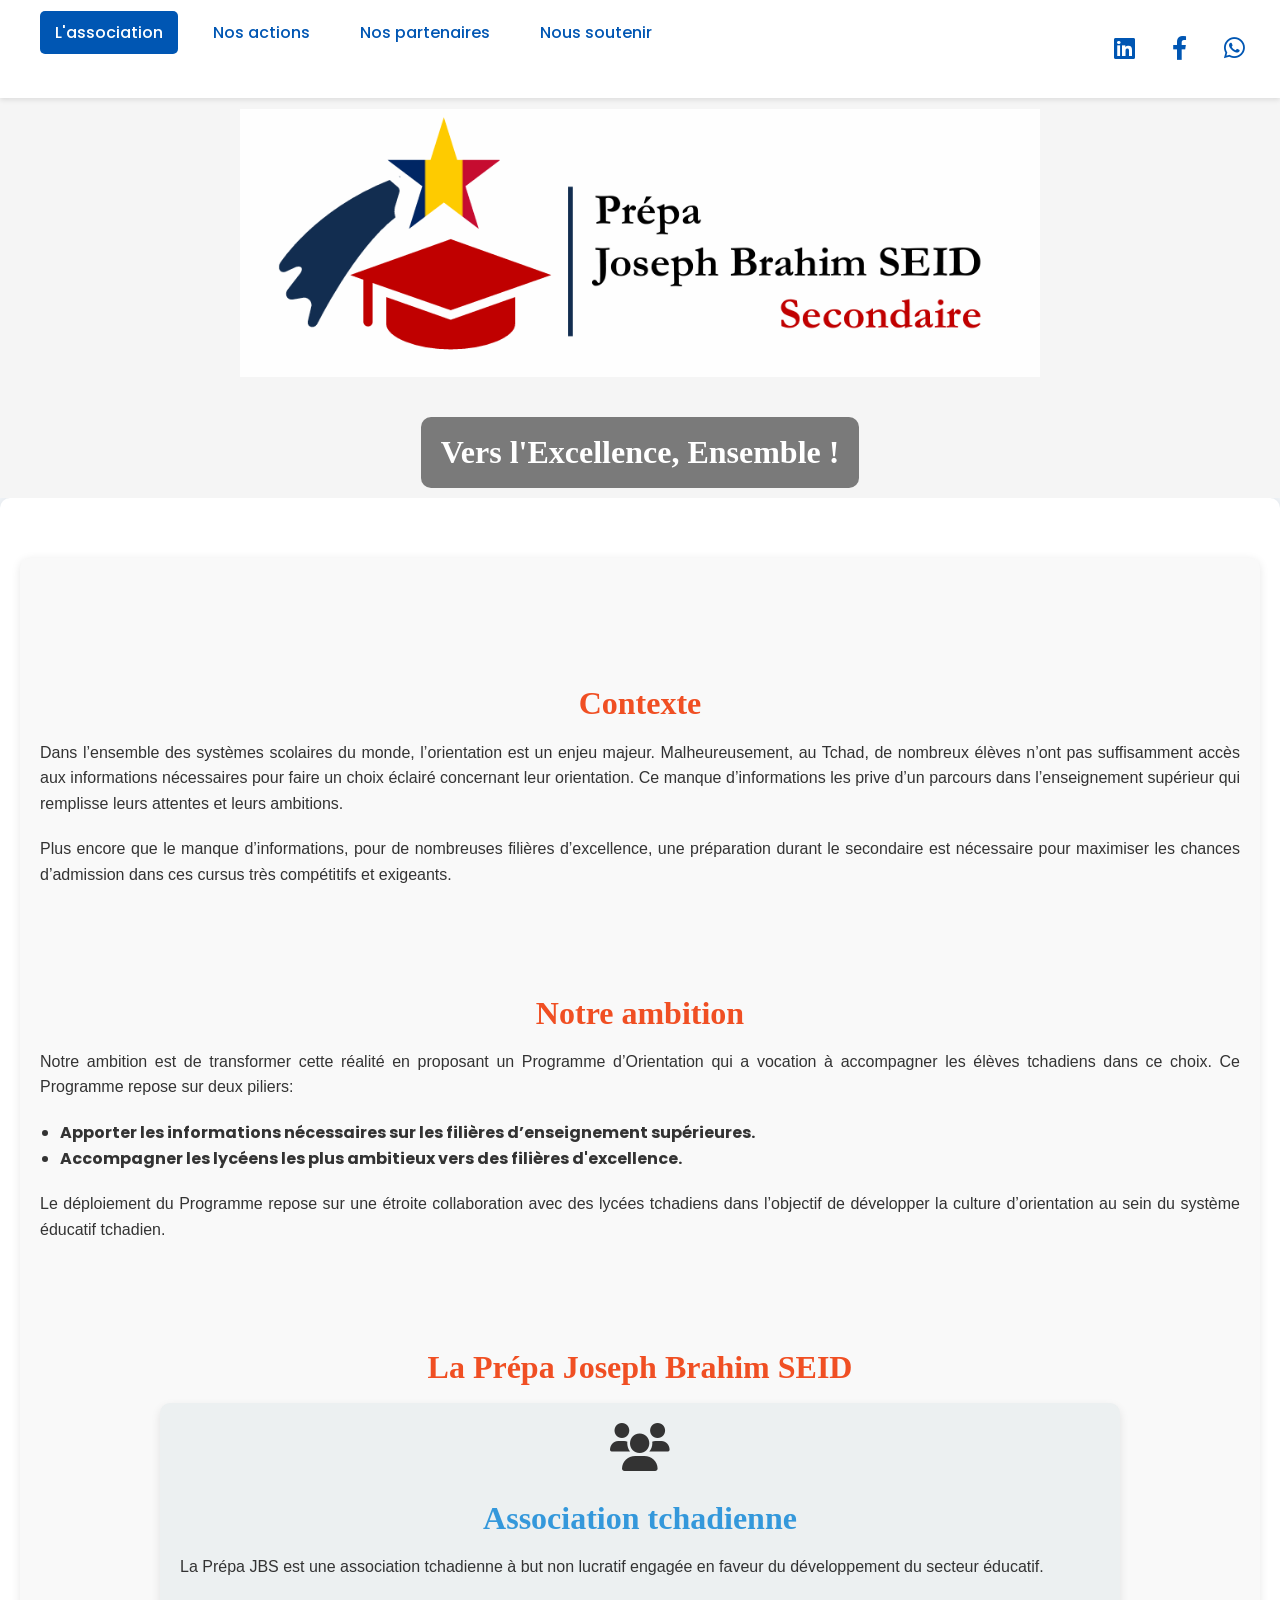
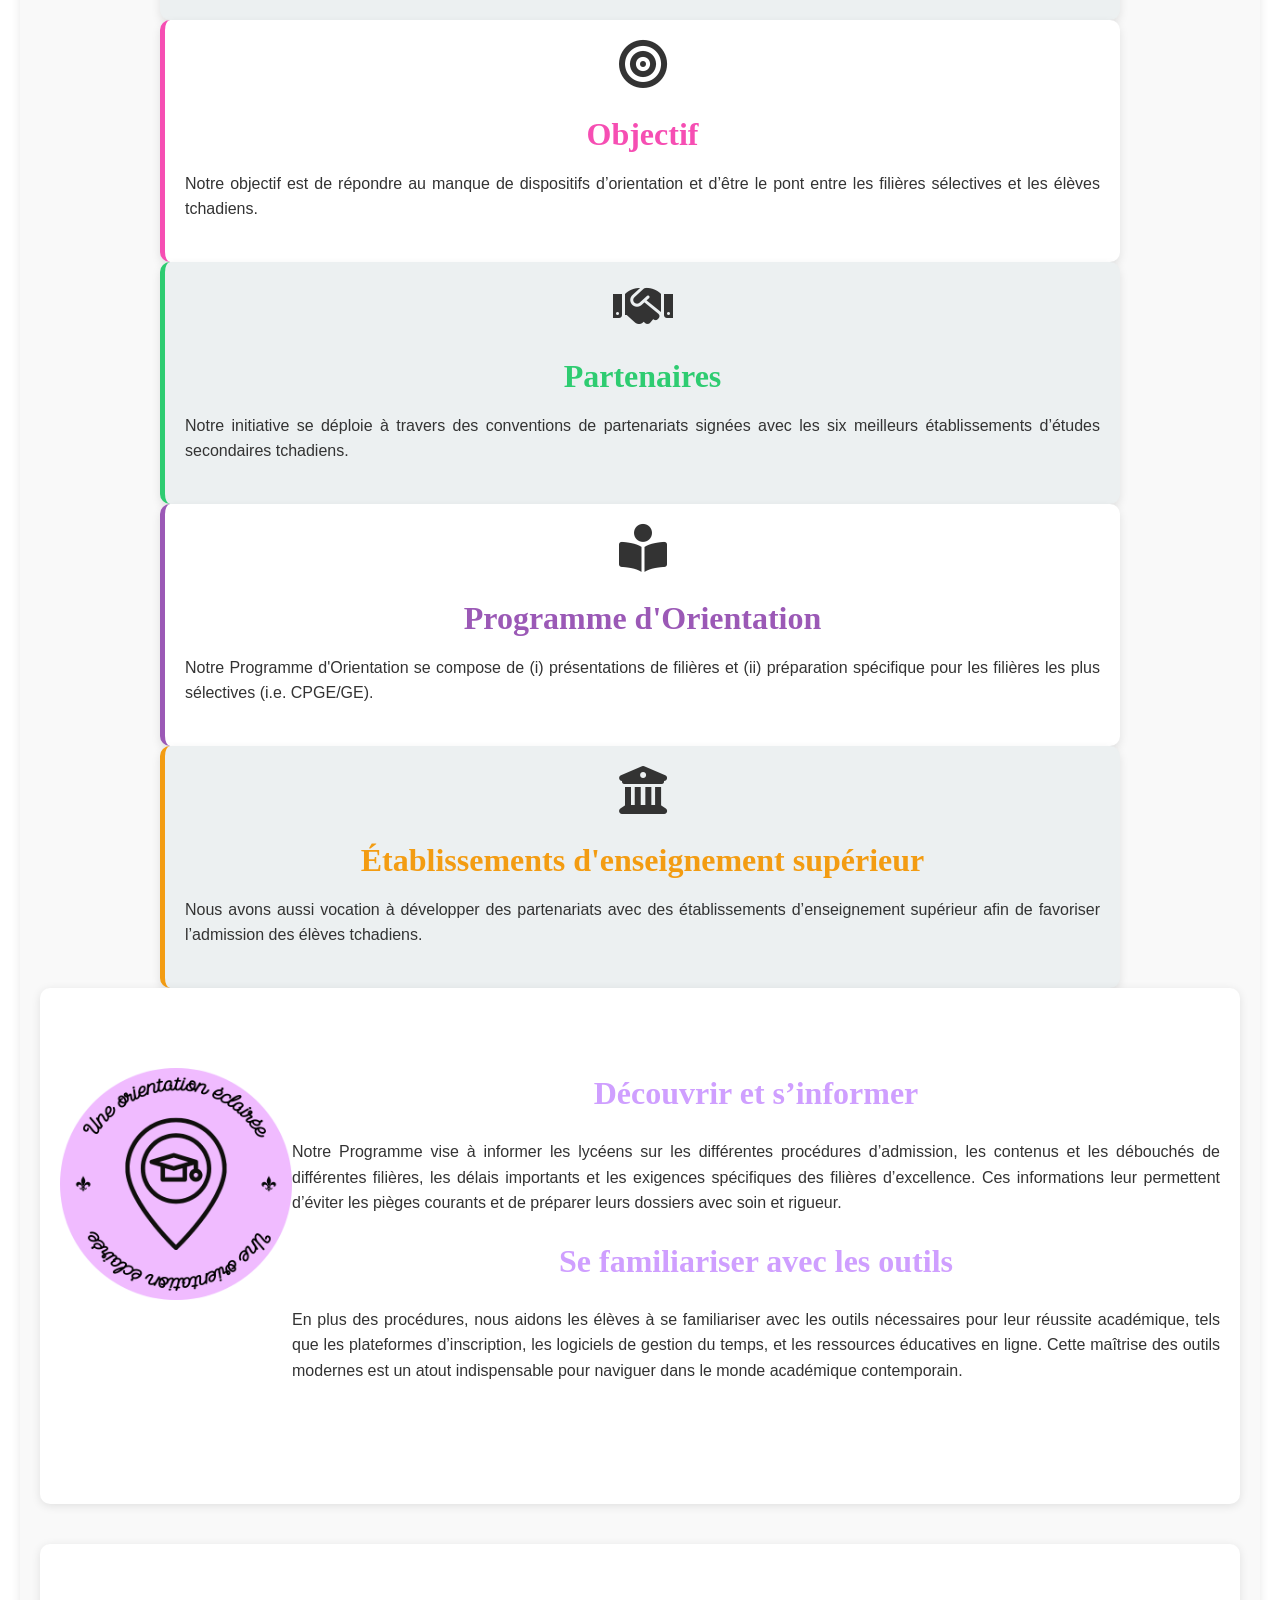
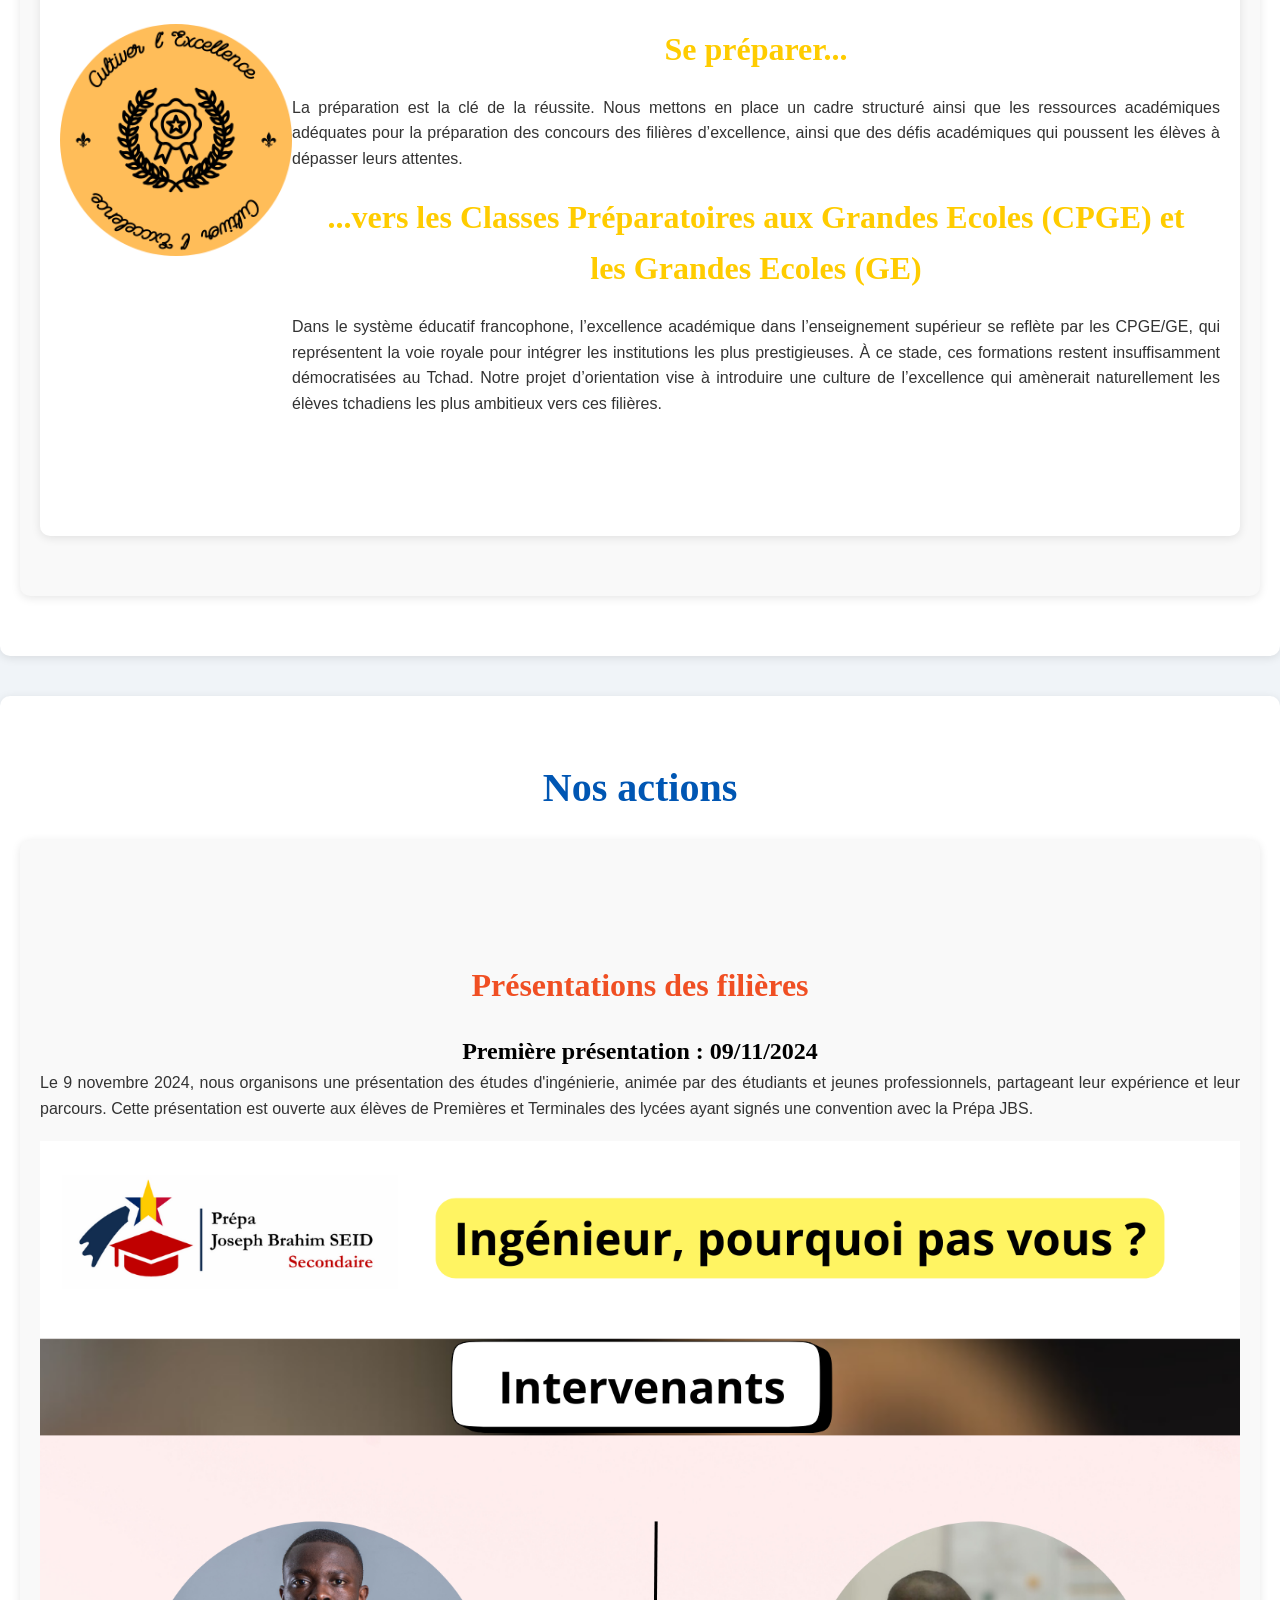
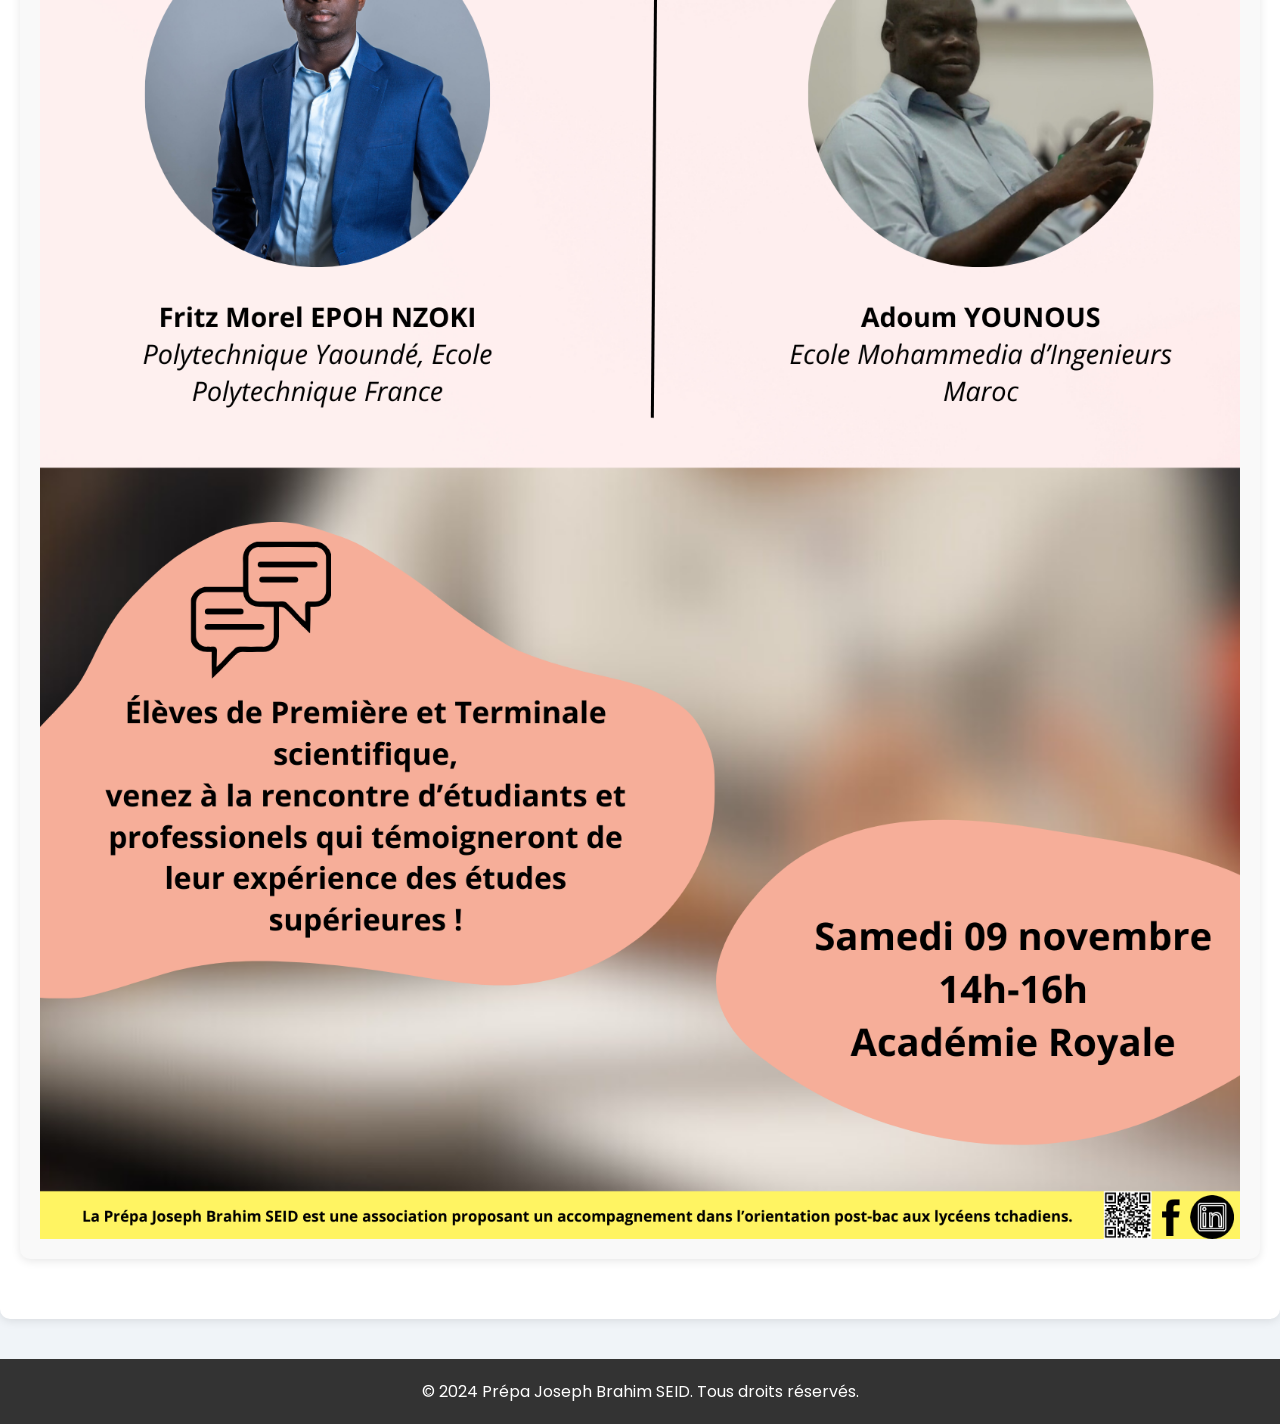
==== docs/index.html @ cb1592b1 "amelioration visuel" ====
<!DOCTYPE html>
<html lang="fr">
<head>
    <meta charset="UTF-8">
    <meta name="viewport" content="width=device-width, initial-scale=1.0">
    <title>Prépa Joseph Brahim SEID</title>
    <link href="https://fonts.googleapis.com/css2?family=Poppins:wght@300;400;700&display=swap" rel="stylesheet">
    <link rel="stylesheet" href="style.css">
    <link rel="stylesheet" href="https://cdnjs.cloudflare.com/ajax/libs/font-awesome/6.0.0-beta3/css/all.min.css">
</head>
<body>
    <header>
        <nav class="navbar">
            <ul>
                <li><a href="#association" class="active">L'association</a></li>
                <li><a href="#actions">Nos actions</a></li>
                <li><a href="#partenaires">Nos partenaires</a></li>
                <li><a href="#soutenir">Nous soutenir</a></li>
            </ul>
            <div class="social-icons">
                <a href="https://www.linkedin.com/company/pr%C3%A9pa-jbs?trk=public_post_follow-view-profile" target="_blank" aria-label="LinkedIn"><i class="fab fa-linkedin"></i></a>
                <a href="https://www.facebook.com/people/Pr%C3%A9pa-JBS/61568700830387/" target="_blank" aria-label="Facebook"><i class="fab fa-facebook-f"></i></a>
                <a href="https://whatsapp.com/channel/0029VavjlKaCXC3Tal5jck3C" target="_blank" aria-label="WhatsApp"><i class="fab fa-whatsapp"></i></a>
            </div>
        </nav>
        <div class="banner">
            <img src="Logo Prépa JBS Secondaire.png" alt="Logo Prépa Joseph Brahim SEID" class="logo-banner">
            <h1 class="slogan">Vers l'Excellence, Ensemble !</h1>
        </div>
    </header>

    <main>
        <section id="association" class="section">
            <div class="container"> <!-- Conteneur ajouté -->           
                <h3>Contexte</h3>
                
                <p>Dans l’ensemble des systèmes scolaires du monde, l’orientation est un enjeu majeur. Malheureusement, au Tchad, de nombreux élèves n’ont pas suffisamment accès aux informations nécessaires pour faire un choix éclairé concernant leur orientation. Ce manque d’informations les prive d’un parcours dans l’enseignement supérieur qui remplisse leurs attentes et leurs ambitions.</p>
                <p>Plus encore que le manque d’informations, pour de nombreuses filières d’excellence, une préparation durant le secondaire est nécessaire pour maximiser les chances d’admission dans ces cursus très compétitifs et exigeants.</p>
        
                <h3>Notre ambition</h3>
                
                <p>Notre ambition est de transformer cette réalité en proposant un Programme d’Orientation qui a vocation à accompagner les élèves tchadiens dans ce choix. Ce Programme repose sur deux piliers:</p>
                <ul>
                    <li><strong>Apporter les informations nécessaires sur les filières d’enseignement supérieures.</strong></li>
                    <li><strong>Accompagner les lycéens les plus ambitieux vers des filières d'excellence.</strong></li>
                </ul>
                <p>Le déploiement du Programme repose sur une étroite collaboration avec des lycées tchadiens dans l’objectif de développer la culture d’orientation au sein du système éducatif tchadien.</p>
                
                <h3>La Prépa Joseph Brahim SEID</h3>           
                <section id="asso" class="box association left">
                    <i class="fa fa-users fa-3x" aria-hidden="true"></i>
                    <h3>Association tchadienne</h3>
                    <p>La Prépa JBS est une association tchadienne à but non lucratif engagée en faveur du développement du secteur éducatif.</p>
                </section>
                
                <section id="objectifs" class="box objectif right">
                    <i class="fa fa-bullseye fa-3x" aria-hidden="true"></i>
                    <h3>Objectif</h3>
                    <p>Notre objectif est de répondre au manque de dispositifs d’orientation et d’être le pont entre les filières sélectives et les élèves tchadiens.</p>
                </section>
                
                <section id="partenaires" class="box partenaires left">
                    <i class="fa fa-handshake fa-3x" aria-hidden="true"></i>
                    <h3>Partenaires</h3>
                    <p>Notre initiative se déploie à travers des conventions de partenariats signées avec les six meilleurs établissements d’études secondaires tchadiens.</p>
                </section>
    
                <section id="programme" class="box programme right">
                    <i class="fa fa-book-reader fa-3x" aria-hidden="true"></i>
                    <h3>Programme d'Orientation</h3>
                    <p>Notre Programme d'Orientation se compose de (i) présentations de filières et (ii) préparation spécifique pour les filières les plus sélectives (i.e. CPGE/GE).</p>
                </section>
    
                <section id="etablissements" class="box etablissements left">
                    <i class="fa fa-university fa-3x" aria-hidden="true"></i>
                    <h3>Établissements d'enseignement supérieur</h3>
                    <p>Nous avons aussi vocation à développer des partenariats avec des établissements d’enseignement supérieur afin de favoriser l’admission des élèves tchadiens.</p>
                </section>
            
                <section id="orientation" class="section">
                    <div class="content">
                        <img src="Une orientation éclairée.png" alt="Orientation éclairée" class="image-right">
                        <div class="text-content">
                            <h4>Découvrir et s’informer</h4>
                            <p>Notre Programme vise à informer les lycéens sur les différentes procédures d’admission, les contenus et les débouchés de différentes filières, les délais importants et les exigences spécifiques des filières d’excellence. Ces informations leur permettent d’éviter les pièges courants et de préparer leurs dossiers avec soin et rigueur.</p>
                            
                            <h4>Se familiariser avec les outils</h4>
                            <p>En plus des procédures, nous aidons les élèves à se familiariser avec les outils nécessaires pour leur réussite académique, tels que les plateformes d’inscription, les logiciels de gestion du temps, et les ressources éducatives en ligne. Cette maîtrise des outils modernes est un atout indispensable pour naviguer dans le monde académique contemporain.</p>
                        </div>
                    </div>
                </section>
                
                
                <section id="excellence" class="section">
                    <div class="content">
                        <img src="Cultiver l’excellence.png" alt="Cultiver l’excellence" class="image-left">
                        <div class="text-content">
                            <h4>Se préparer...</h4>
                            <p>La préparation est la clé de la réussite. Nous mettons en place un cadre structuré ainsi que les ressources académiques adéquates pour la préparation des concours des filières d’excellence, ainsi que des défis académiques qui poussent les élèves à dépasser leurs attentes.</p>
                            
                            <h4>...vers les Classes Préparatoires aux Grandes Ecoles (CPGE) et les Grandes Ecoles (GE)</h4>
                            <p>Dans le système éducatif francophone, l’excellence académique dans l’enseignement supérieur se reflète par les CPGE/GE, qui représentent la voie royale pour intégrer les institutions les plus prestigieuses. À ce stade, ces formations restent insuffisamment démocratisées au Tchad. Notre projet d’orientation vise à introduire une culture de l’excellence qui amènerait naturellement les élèves tchadiens les plus ambitieux vers ces filières.</p>
                        </div>
                    </div>
                </section>
                
            </div> <!-- Fin du conteneur -->
        </section>
        



        <section id="actions" class="section">
            <h2>Nos actions</h2>
            <div class="container">
                <h3>Présentations des filières</h3>
                <h4>Première présentation : 09/11/2024</h4>
                <p>Le 9 novembre 2024, nous organisons une présentation des études d'ingénierie, animée par des étudiants et jeunes professionnels, partageant leur expérience et leur parcours. Cette présentation est ouverte aux élèves de Premières et Terminales des lycées ayant signés une convention avec la Prépa JBS.</p>
                <img src="presentation09112024.png" alt="9 novembre" class="image-container">
            </div>
        </section>

    </main>

    <footer>
        &copy; 2024 Prépa Joseph Brahim SEID. Tous droits réservés.
    </footer>
</body>
</html>
---- docs/style.css ----
/* Styles globaux */
* {
    margin: 0;
    padding: 0;
    box-sizing: border-box;
}

body {
    font-family: 'Poppins', sans-serif;
    color: #333;
    line-height: 1.6;
    background-color: #f0f4f8; /* Light background for contrast */
}

header {
    position: relative;
    background-color: #f5f5f5;
}

.container {
    max-width: 1400px; /* Maximum width for the container */
    margin: 0 auto; /* Center the container */
    padding: 20px; /* Internal spacing */
    background-color: #f9f9f9; /* Light background color */
    border-radius: 10px; /* Optional: rounded corners */
    box-shadow: 0 2px 10px rgba(0, 0, 0, 0.1); /* Optional: shadow for depth */
}


.navbar {
    display: flex;
    justify-content: space-between;
    background: #fff;
    padding: 20px;
    box-shadow: 0 2px 5px rgba(0, 0, 0, 0.1);
    overflow-x: auto;
}

.navbar ul {
    list-style: none;
    display: flex;
    gap: 20px;
}

.navbar li {
    display: inline;
}

.navbar a {
    text-decoration: none;
    color: #0056b3; /* Darker shade of blue */
    font-weight: 500;
    padding: 10px 15px; /* Padding for better touch targets */
    transition: color 0.3s, background-color 0.3s, transform 0.3s;
}

.navbar a:hover,
.navbar .active {
    color: white;
    background-color: #0056b3; /* Change background on hover */
    border-radius: 5px; /* Rounded corners */
    transform: translateY(-2px); /* Slight lift effect */
}

.social-icons {
    display: flex;
    align-items: center;
    gap: 7px; /* Espace entre les icônes */
}

.social-icons a {
    color: #0056b3; /* Couleur par défaut des icônes */
    font-size: 1.5rem; /* Taille des icônes */
    transition: color 0.3s;
}

.social-icons a:hover {
    color: #f04f23; /* Couleur au survol */
}


.cta {
    background-color: #f04f23; /* Red */
    color: white;
    padding: 10px 20px;
    border-radius: 5px;
    transition: background-color 0.3s;
}

.cta:hover {
    background-color: #d4411a; /* Darker shade of red */
}

.banner {
    position: relative;
    text-align: center;
    background: url('drapeau.png') no-repeat center center/cover;
    height: 400px;
    display: flex;
    justify-content: center;
    align-items: center;
    flex-direction: column;
    color: white;
}

.logo-banner {
    width: 80%; /* Increase the width to 80% of its container */
    height: auto; /* Maintain aspect ratio */
    max-width: 800px; /* Set a maximum width for the logo */
    display: block; /* Center the image */
    margin-bottom: 20px; /* Space below the logo */
}

.slogan {
    font-family: 'Garamond', serif;
    font-size: 2rem;
    font-weight: 700;
    margin-top: 20px;
    background: rgba(0, 0, 0, 0.5);
    padding: 10px 20px;
    border-radius: 10px;
}

/* Styles spécifiques à la section L'association */
.section {
    padding: 60px 20px;
    text-align: left; /* Alignement à gauche pour le texte */
    background-color: #fff; /* White background for sections */
    border-radius: 10px; /* Rounded corners for sections */
    box-shadow: 0 2px 10px rgba(0, 0, 0, 0.1); /* Shadow for depth */
    margin-bottom: 40px; /* Space between sections */
}

h2 {
    font-family: 'Garamond', serif;
    font-size: 2.5rem; /* Taille du titre de section */
    margin-bottom: 20px; /* Espacement sous le titre */
    color: #0056b3; /* Blue color for headings */
    text-align: center;
}

h3 {
    text-align: center;
    font-family: 'Garamond', serif;
    font-size: 2rem; /* Taille des sous-titres */
    margin-top: 100px; /* Espacement au-dessus des sous-titres */
    margin-bottom: 10px; /* Espacement sous les sous-titres */
    color: #f04f23; /* Red color for subheadings */
}





h4 {
    font-family: 'Garamond', serif;
    font-size: 1.5rem; /* Taille des sous-sous-titres */
    margin-top: 20px; /* Espacement au-dessus des sous-sous-titres */
    text-align: center;
    color: black
}

#excellence h4 {
    font-family: 'Garamond', serif;
    font-size: 32px; /* Taille des sous-sous-titres */
    margin-top: 20px; /* Espacement au-dessus des sous-titres */
    margin-bottom: 20px; /* Espacement sous les sous-titres */
    margin-left: 20px; /* Espacement à gauche des sous-sous-titres */
    margin-right: 20px; /* Espacement à droite des sous-sous-titres */
    text-align: center;
    color: #ffcc00; /* Yellow color for h4 */
}

#orientation h4 {
    font-family: 'Garamond', serif;
    font-size: 32px; /* Taille des sous-sous-titres */
    margin-top: 20px; /* Espacement au-dessus des sous-titres */
    margin-bottom: 20px; /* Espacement sous les sous-titres */
    margin-left: 20px; /* Espacement à gauche des sous-sous-titres */
    margin-right: 20px; /* Espacement à droite des sous-sous-titres */
    text-align: center; /* Center alignment */
    color: #CF9FFF; /* Custom color */
}


p {
    font-family: 'Helvetica', sans-serif;
    margin-bottom: 20px; /* Espacement entre les paragraphes */
    text-align: justify;
}

#excellence p {
    font-family: 'Helvetica', sans-serif;
    text-align: justify; /* Justify alignment for paragraphs */
}

#orientation p {
    font-family: 'Helvetica', sans-serif;
    text-align: justify; /* Justify alignment for paragraphs */
}

ul {
    list-style-type: disc; /* Style des listes */
    margin-left: 20px; /* Décalage à gauche des listes */
    margin-bottom: 20px; /* Espacement sous les listes */
}

/* Footer */
footer {
    background-color: #333;
    color: white;
    text-align: center;
    padding: 20px;
}

.photo-banner {
    text-align: center; /* Center the text and image */
    margin: 20px 0; /* Add spacing around the banner */
}

.image-container {
    width: 100%; /* Make the image responsive */
    max-width: 1200px; /* Set a maximum width for the image */
    height: auto; /* Maintain aspect ratio */
    margin-top: 10px; /* Space between heading and image */
    display: block; /* Ensure it behaves like a block element */
    margin-left: auto; /* Center the image */
    margin-right: auto; /* Center the image */

}


.content {
    display: flex; /* Use flexbox to arrange items side by side */
    align-items: flex-start; /* Align items to the start vertically */
    margin-bottom: 40px; /* Space between content blocks */
}



.image-left {
    width: 100%; /* Make the image responsive */
    max-width: 20%; /* Set a maximum width for the image */
    height: auto; /* Maintain aspect ratio */
    margin-top: 20px; /* Space between heading and image */
    margin-bottom: 20px;
    display: block; /* Ensure it behaves like a block element */
    margin-left: auto; /* Center the image */
    margin-right: auto; /* Center the image */
}

.text-content {
    max-width: 80%; /* Allow the text content to take up the remaining width */
}

.image-right {
    width: 100%; /* Make the image responsive */
    max-width: 20%; /* Set a maximum width for the image */
    height: auto; /* Maintain aspect ratio */
    margin-top: 20px; /* Space between heading and image */
    margin-bottom: 20px;
    display: block; /* Ensure it behaves like a block element */
    margin-left: auto; /* Center the image */
    margin-right: auto; /* Center the image */
}

/* Responsive Design: Stack text and image on smaller screens */
@media (max-width: 768px) {
    .content {
        flex-direction: column; /* Stack the image and text on top of each other */
        text-align: center;     /* Center align the text */
    }

    img {
        max-width: 100%;        /* Image takes full width in smaller screens */
        margin: 20px 0;         /* Space between stacked text and image */
    }

}

.box {
    background-color: #fff;
    padding: 20px;
    border-radius: 10px;
    box-shadow: 0 4px 10px rgba(0, 0, 0, 0.1);
    width: 80%;
    margin: 0 auto;
    text-align: center;
    transition: all 0.3s ease;
}

.box.left {
    align-self: flex-start;
    background-color: #ecf0f1;
}

.box.right {
    align-self: flex-end;
    background-color: #fff;
}

.box:nth-child(odd) {
    background-color: #ecf0f1;
}

.box.asso {
    border-left: 5px solid #3498db;
}



.box.objectif {
    border-left: 5px solid #f64eb3;
}



.box.partenaires {
    border-left: 5px solid #2ecc71;
}




.box.programme {
    border-left: 5px solid #9b59b6;
}



.box.etablissements {
    border-left: 5px solid #f39c12;
}



#asso h3 {
    color: #3498db;
    margin-top: 20px;
}

#objectifs h3 {
    color: #f64eb3;
    margin-top: 20px; /* Espacement au-dessus des sous-titres */
}

#partenaires h3 {
    color: #2ecc71;
    margin-top: 20px;
}

#programme h3 {
    color: #9b59b6;
    margin-top: 20px;
}

#etablissements h3 {
    color: #f39c12;
    margin-top: 20px;
}
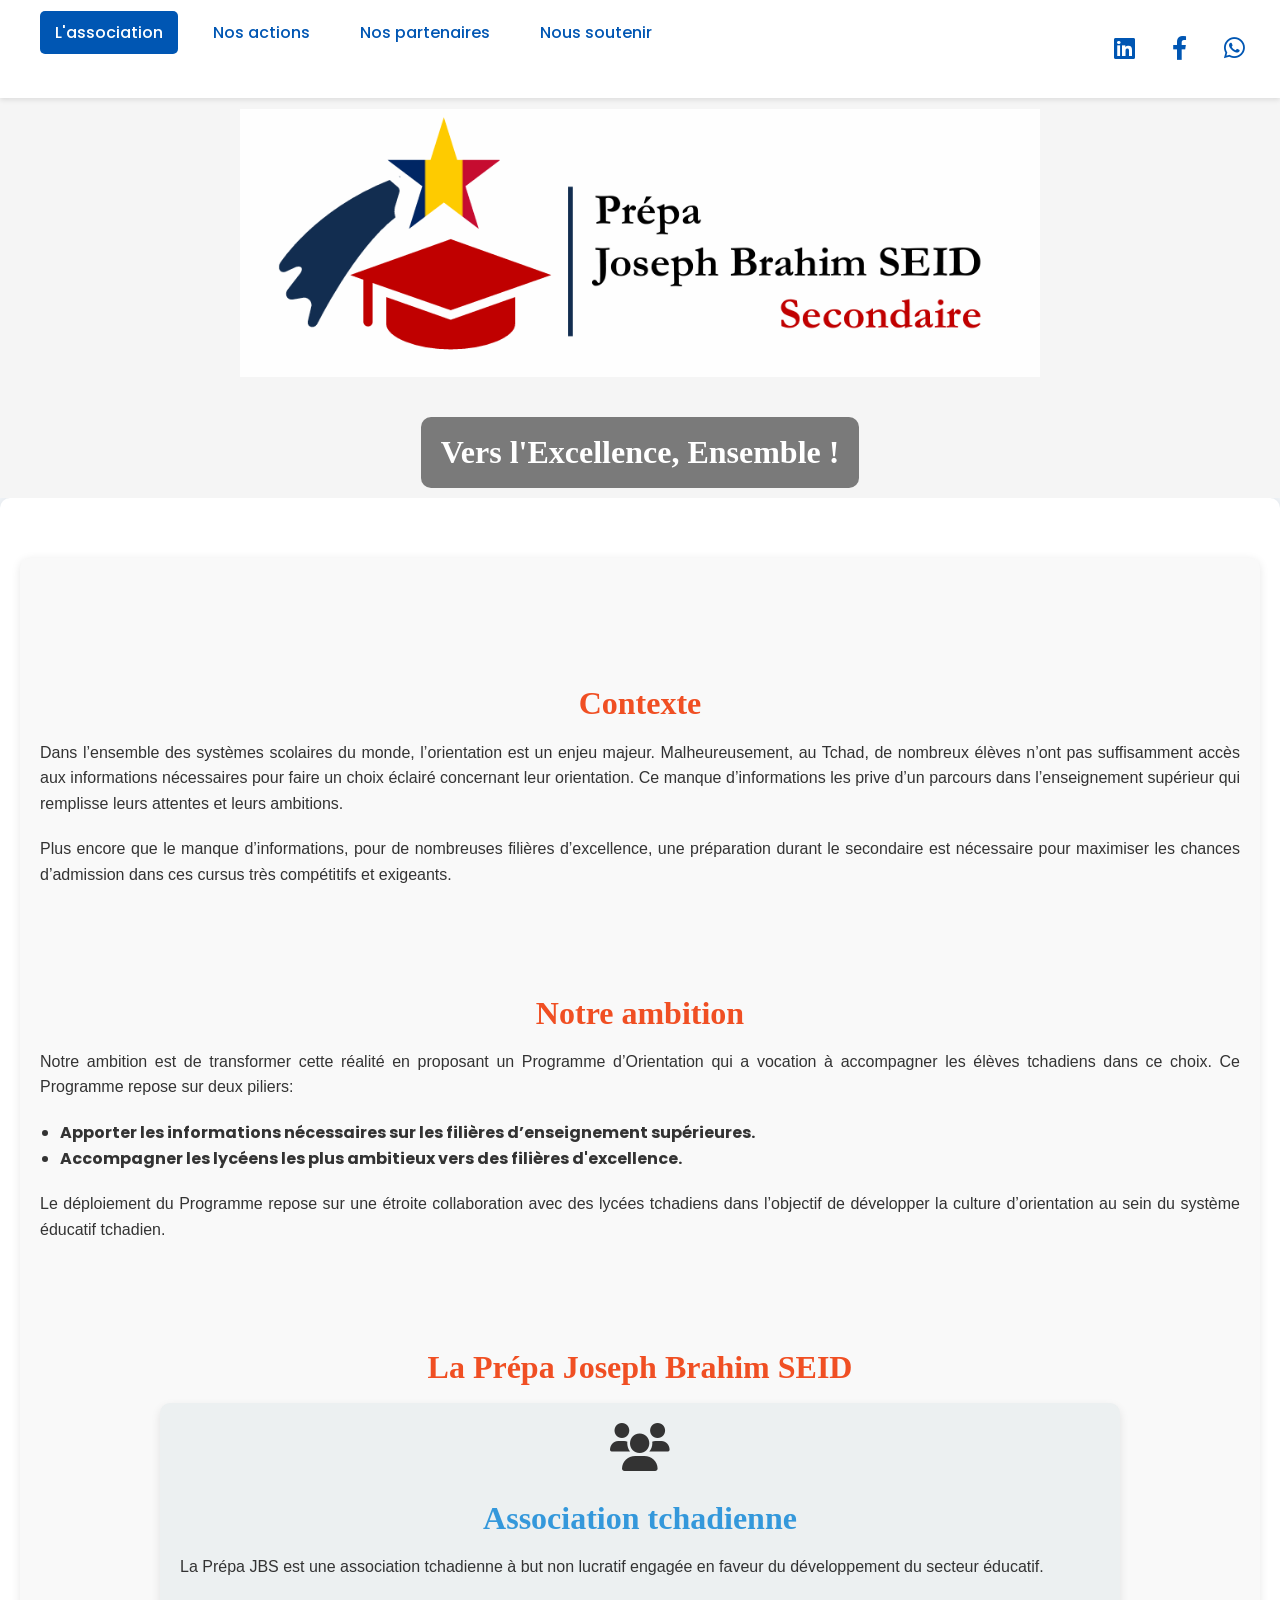
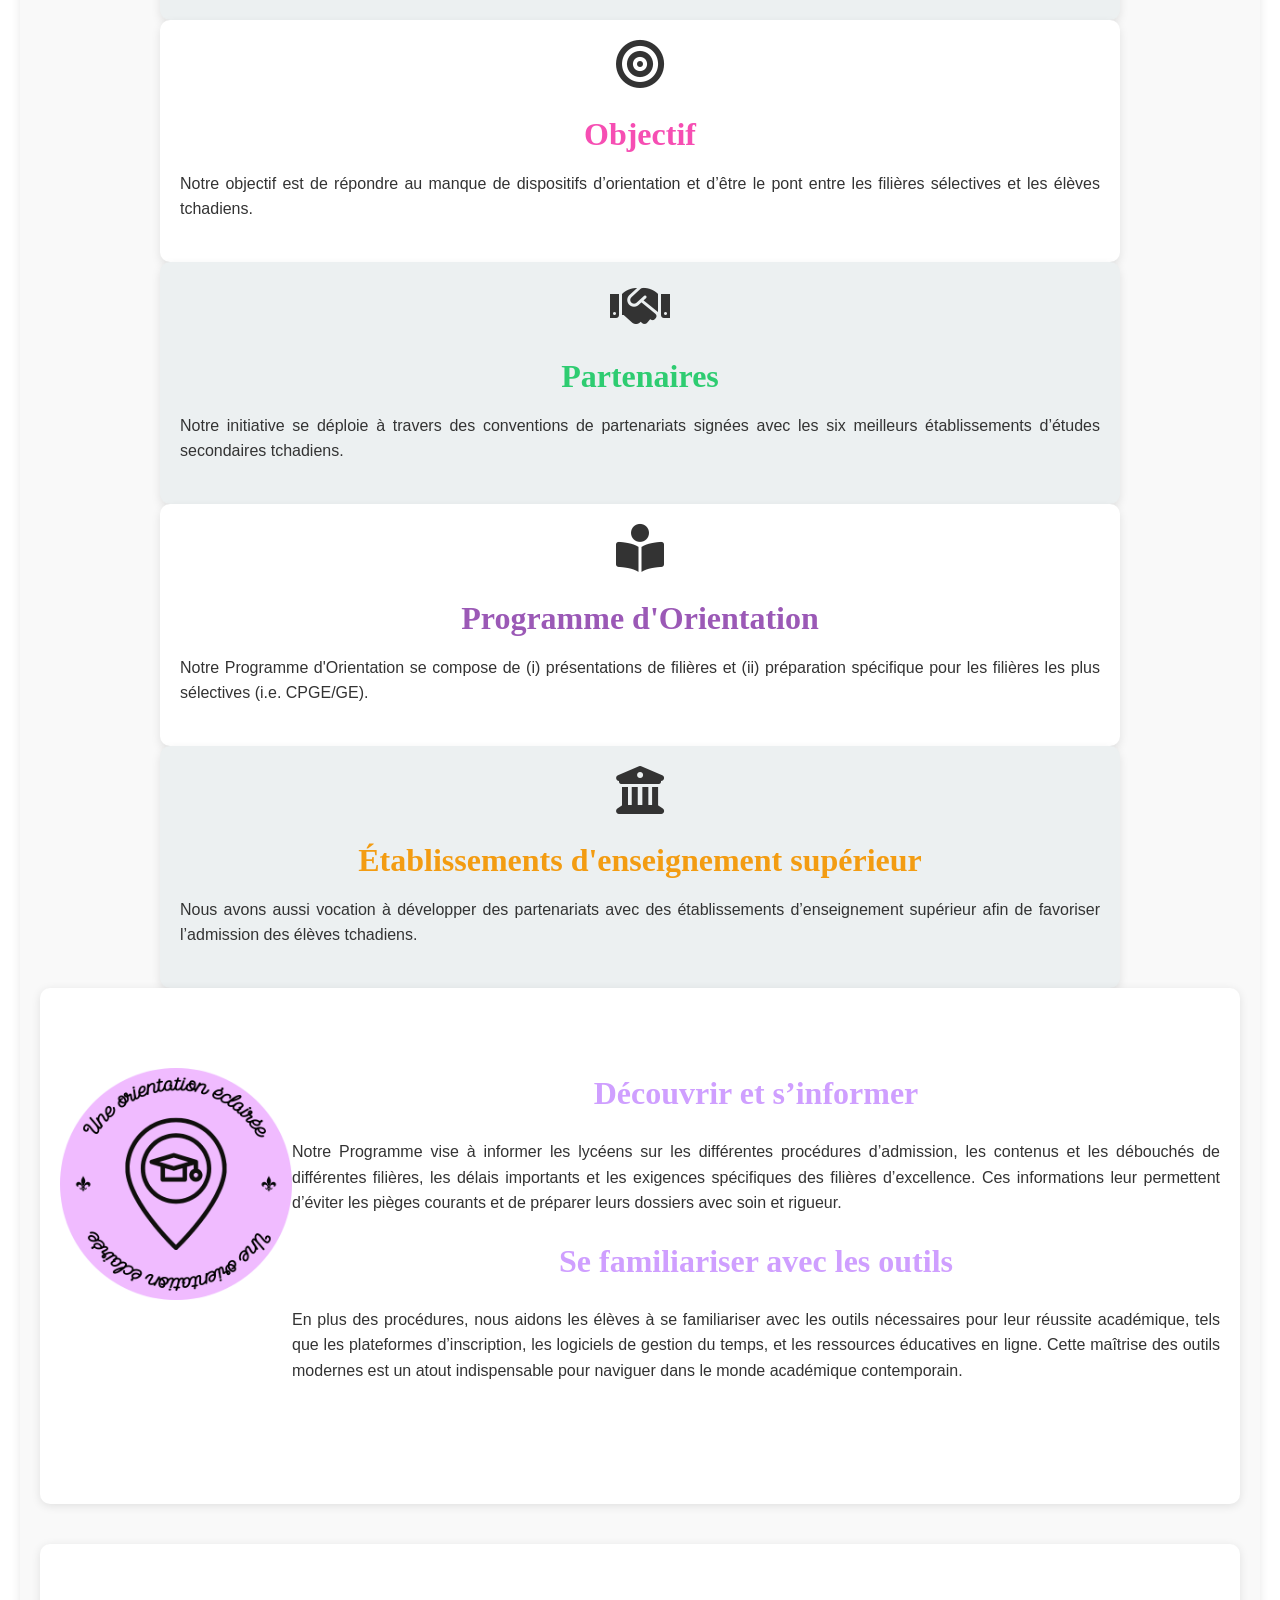
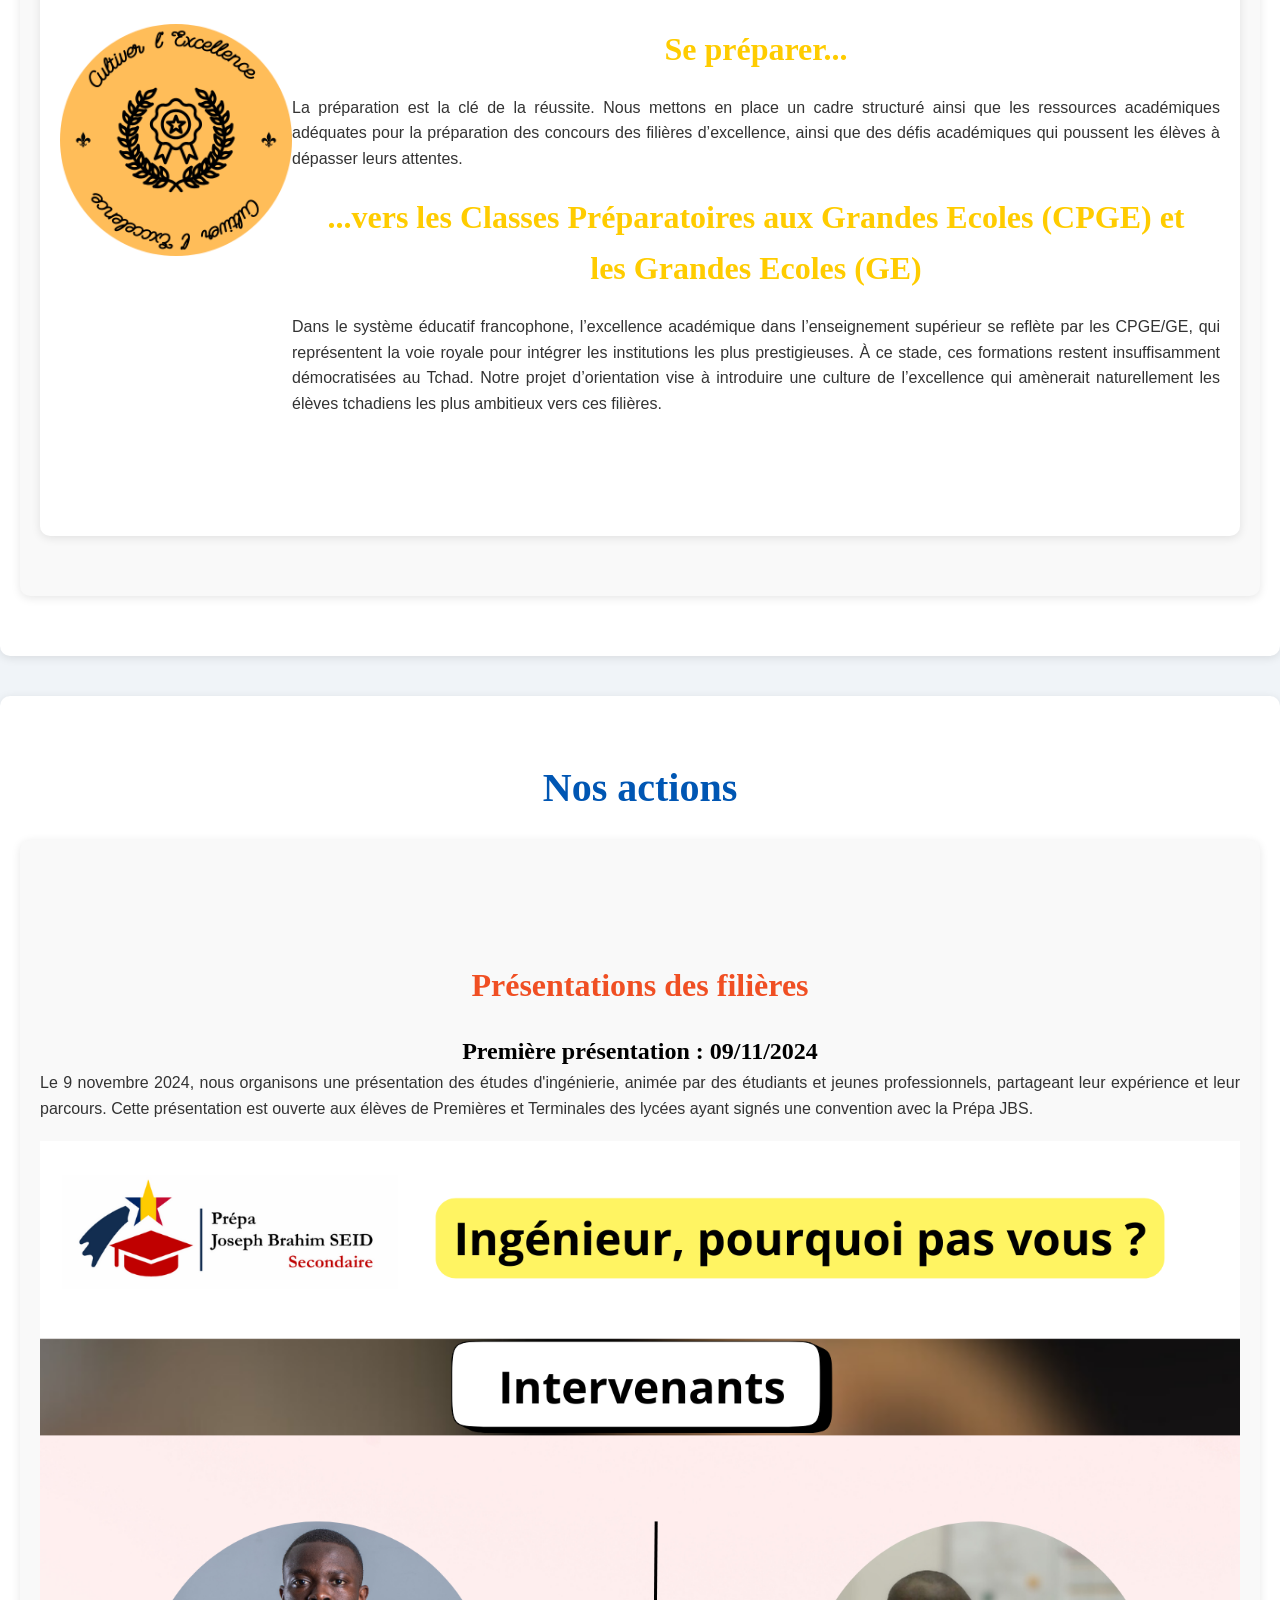
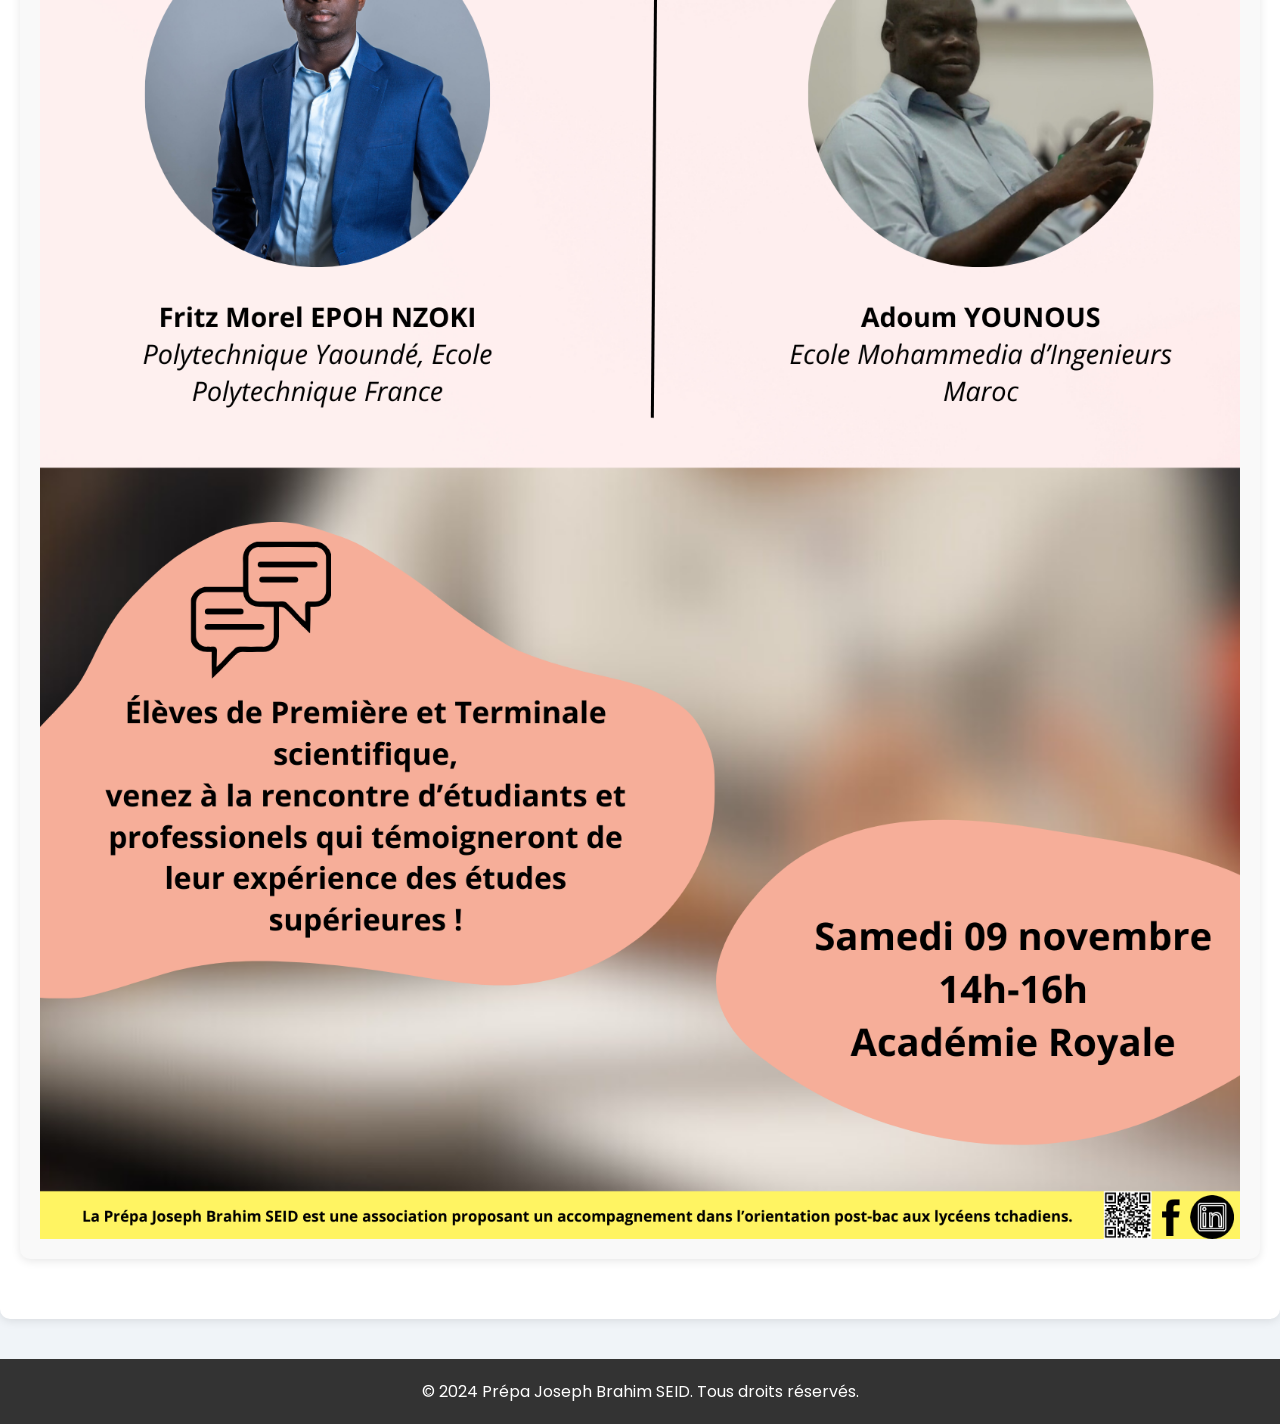
==== commit 24af0619: "amelioration visuel" ====
--- a/docs/index.html
+++ b/docs/index.html
@@ -47,7 +47,7 @@
                 <p>Le déploiement du Programme repose sur une étroite collaboration avec des lycées tchadiens dans l’objectif de développer la culture d’orientation au sein du système éducatif tchadien.</p>
                 
                 <h3>La Prépa Joseph Brahim SEID</h3>           
-                <section id="asso" class="box association left">
+                <section id="asso" class="box asso left">
                     <i class="fa fa-users fa-3x" aria-hidden="true"></i>
                     <h3>Association tchadienne</h3>
                     <p>La Prépa JBS est une association tchadienne à but non lucratif engagée en faveur du développement du secteur éducatif.</p>
--- a/docs/style.css
+++ b/docs/style.css
@@ -304,32 +304,32 @@
 }
 
 .box.asso {
-    border-left: 5px solid #3498db;
+    border-radius: 5px 5px 5px 5px solid #3498db;
 }
 
 
 
 .box.objectif {
-    border-left: 5px solid #f64eb3;
+    border-radius: 5px 5px 5px 5px solid #f64eb3; 
 }
 
 
 
 .box.partenaires {
-    border-left: 5px solid #2ecc71;
+    border-radius: 5px 5px 5px 5px solid #2ecc71;
 }
 
 
 
 
 .box.programme {
-    border-left: 5px solid #9b59b6;
+    border-radius: 5px 5px 5px 5px solid #9b59b6;
 }
 
 
 
 .box.etablissements {
-    border-left: 5px solid #f39c12;
+    border-radius: 5px 5px 5px 5px solid #f39c12;
 }
 
 
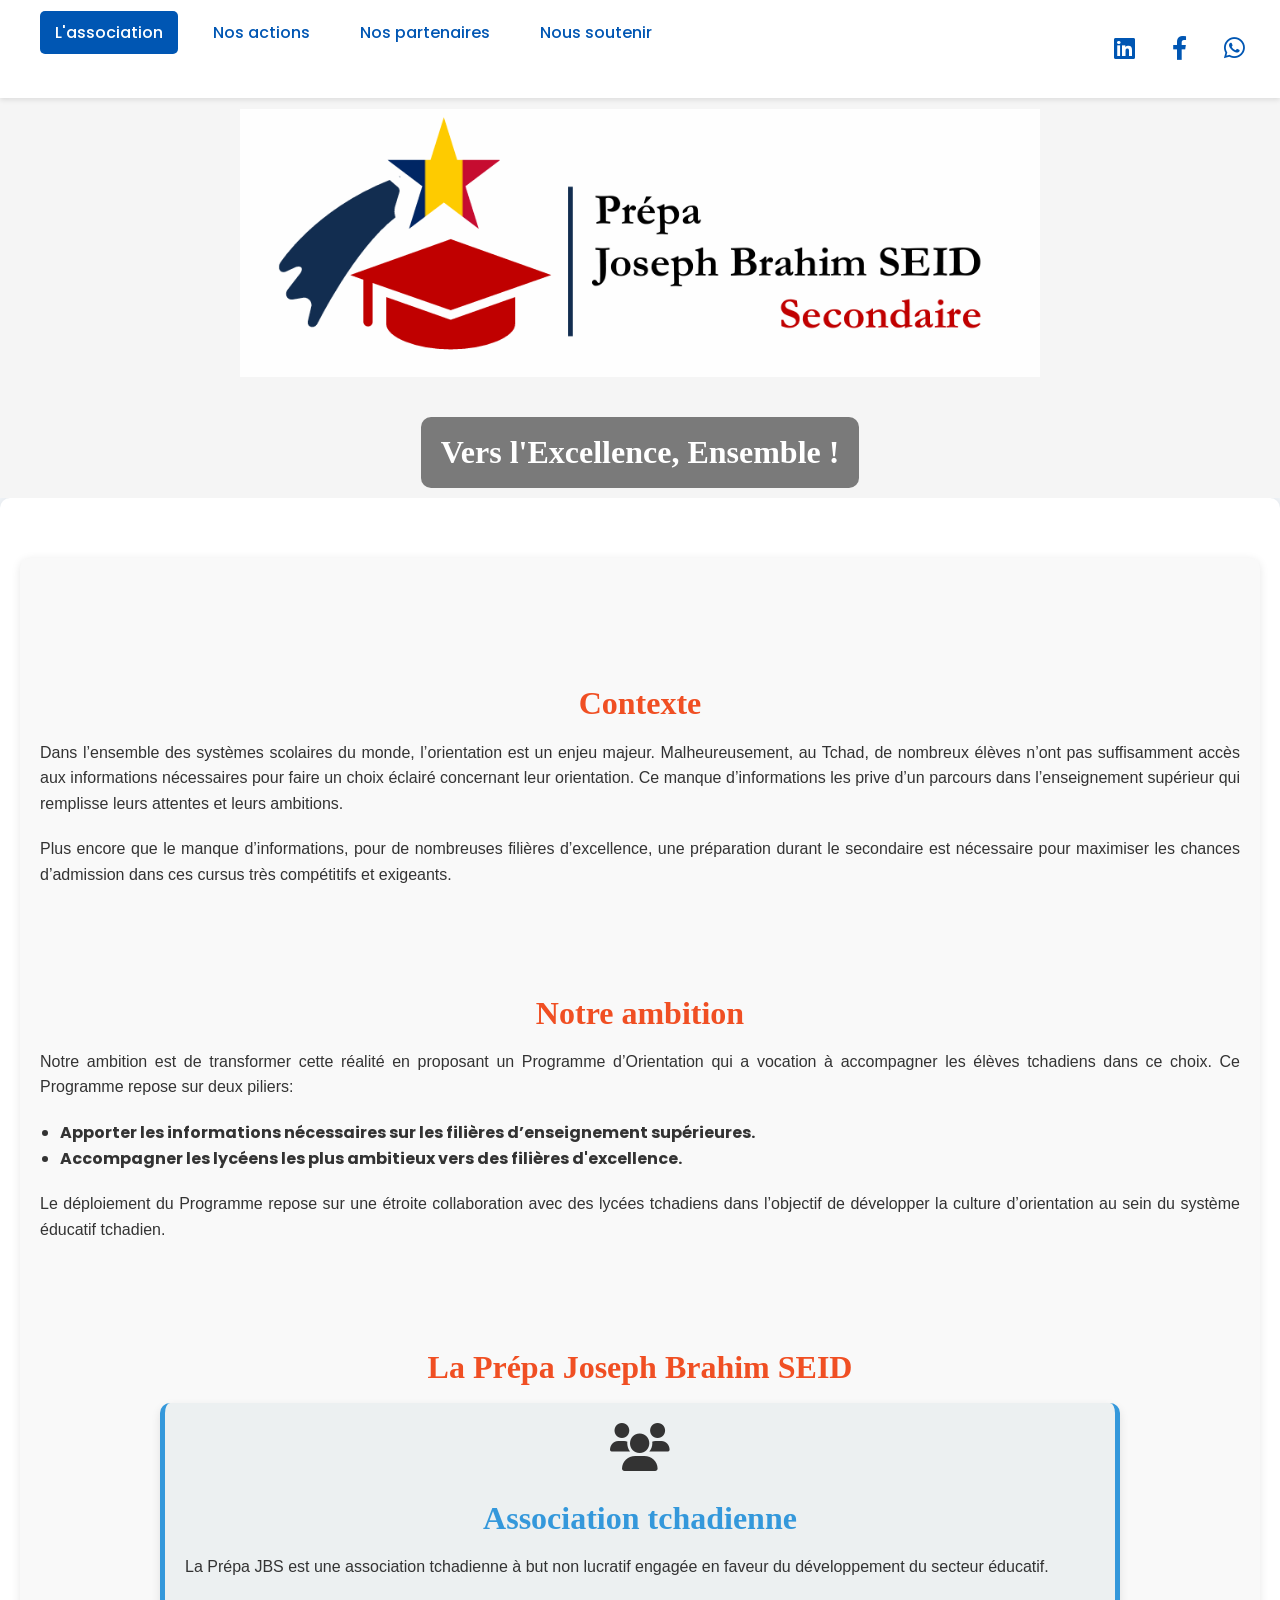
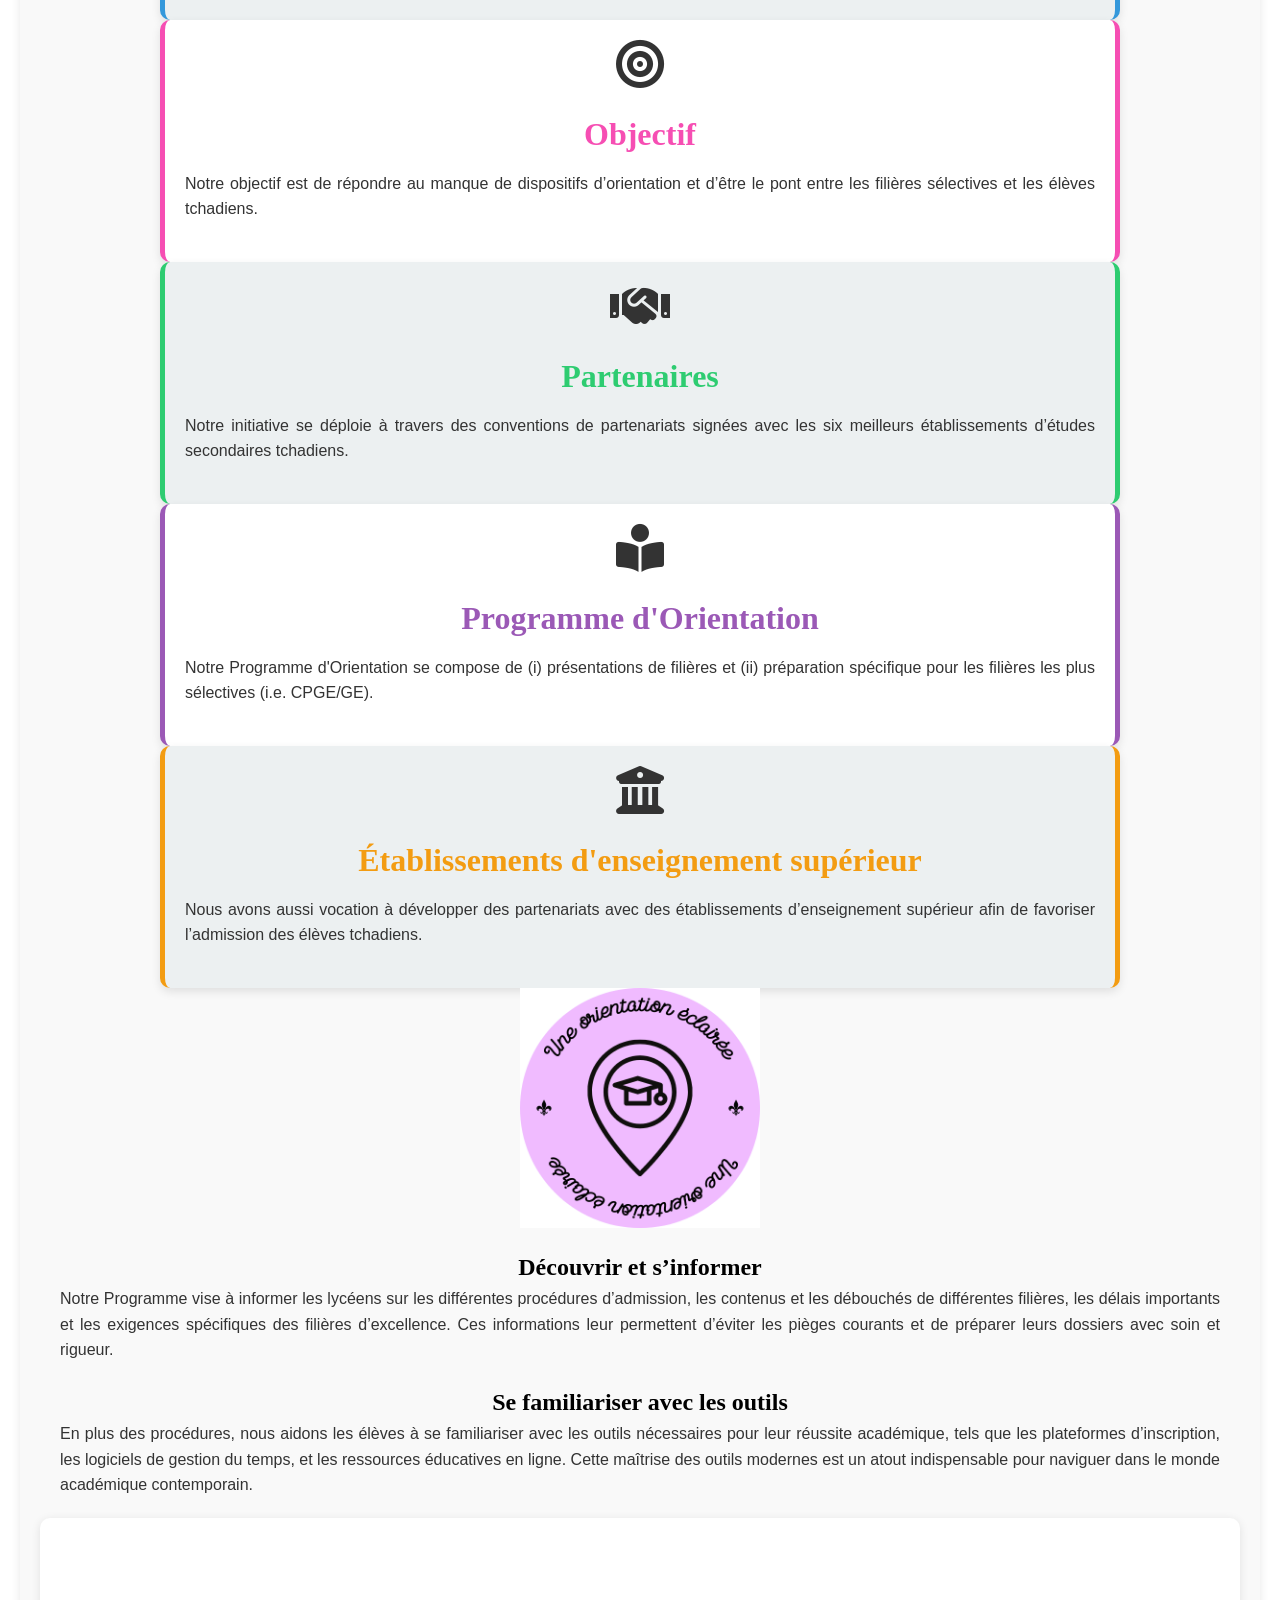
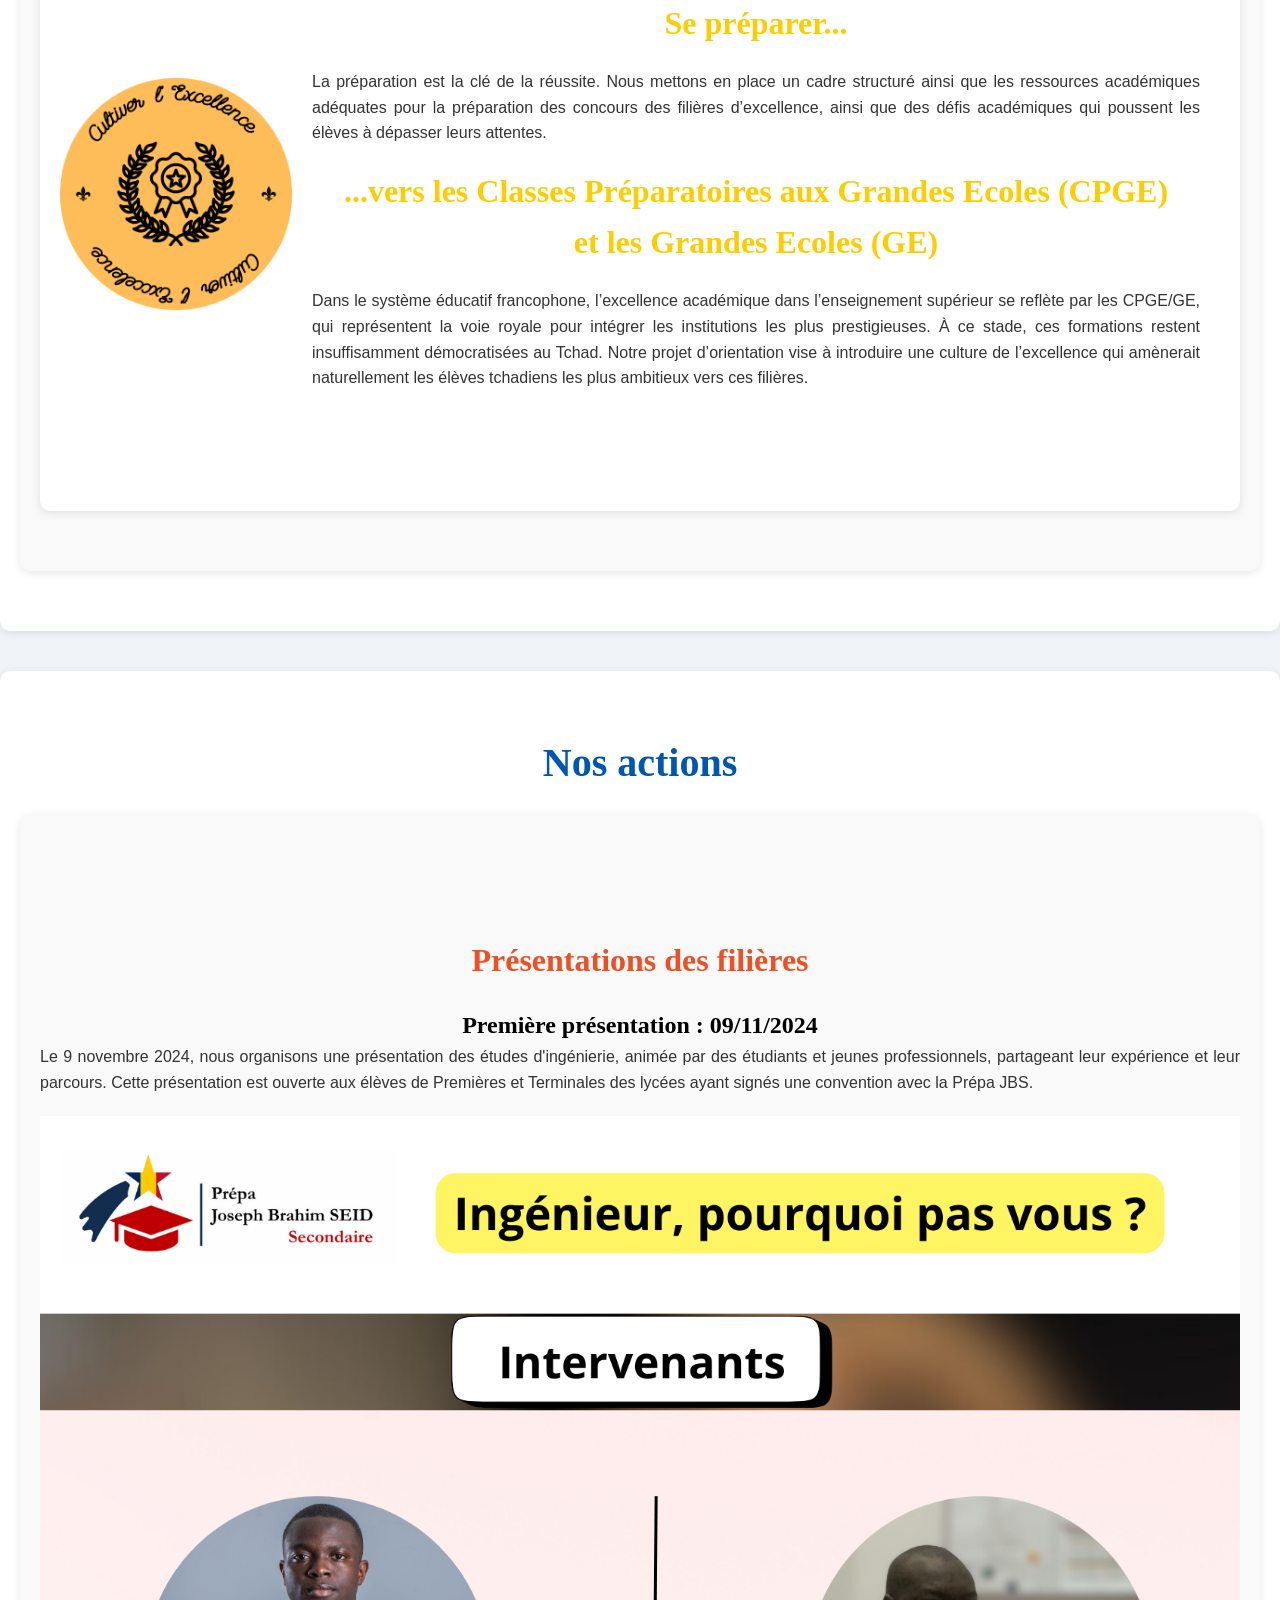
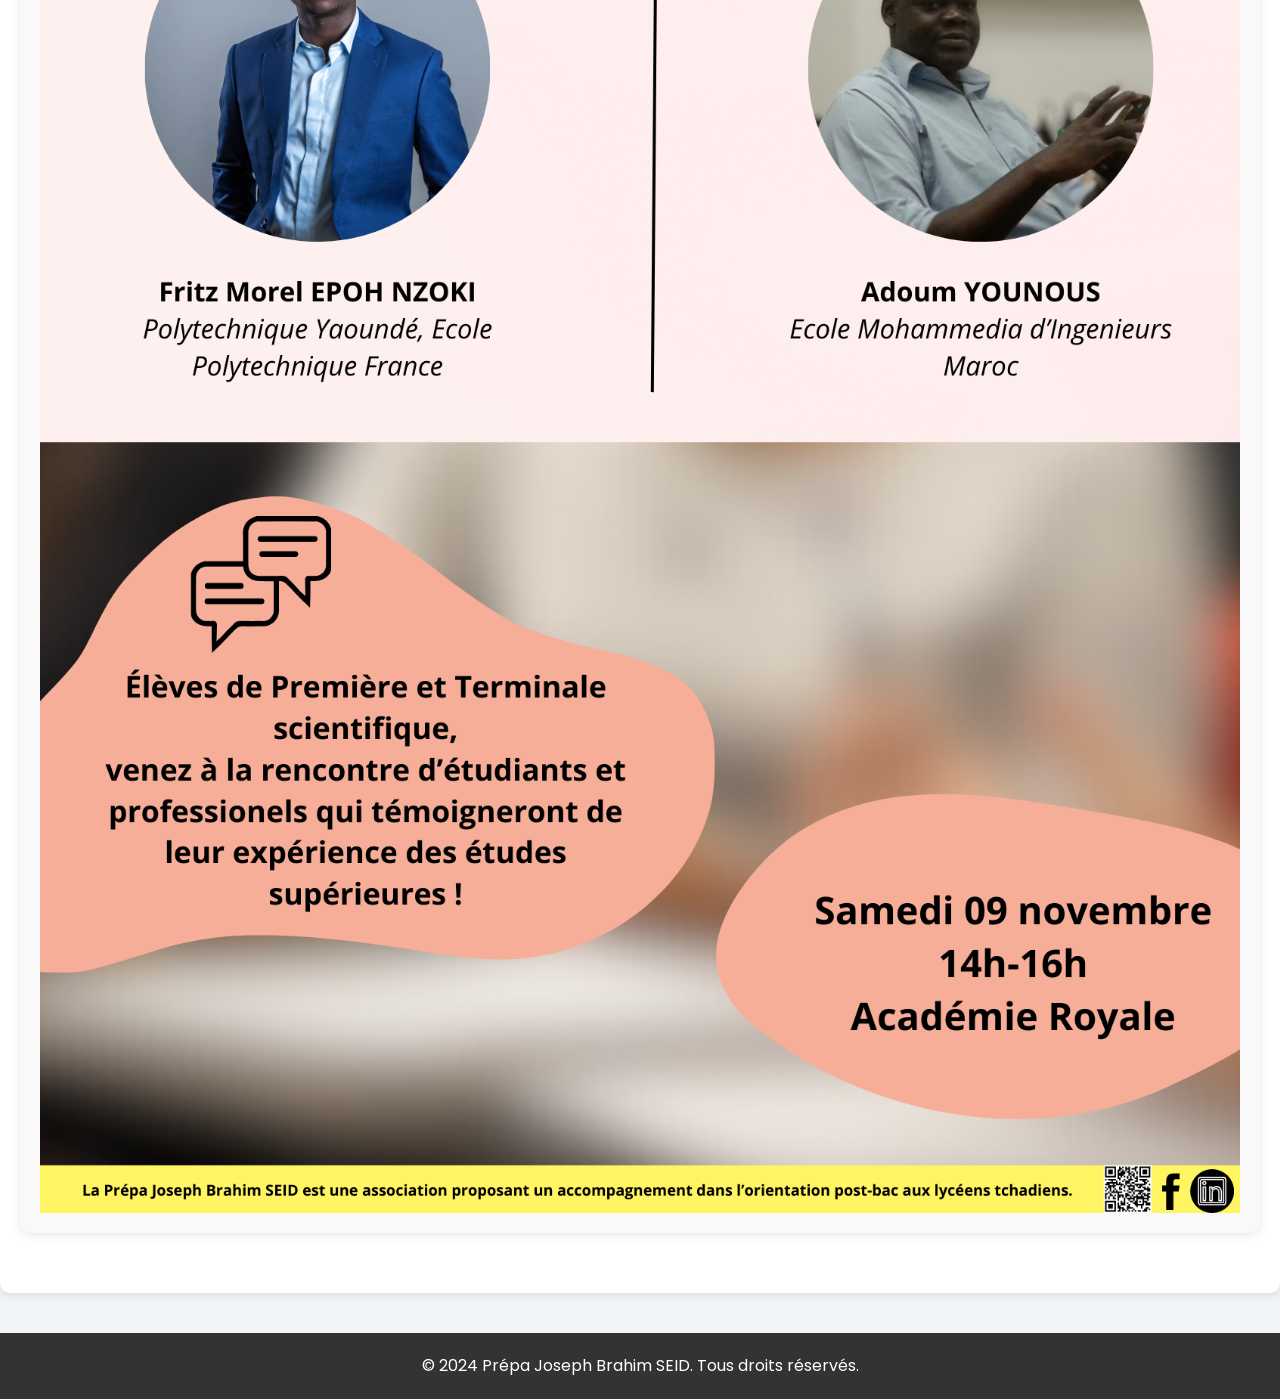
==== commit 02fc959d: "amelioration visuel" ====
--- a/docs/index.html
+++ b/docs/index.html
@@ -77,18 +77,16 @@
                     <p>Nous avons aussi vocation à développer des partenariats avec des établissements d’enseignement supérieur afin de favoriser l’admission des élèves tchadiens.</p>
                 </section>
             
-                <section id="orientation" class="section">
-                    <div class="content">
-                        <img src="Une orientation éclairée.png" alt="Orientation éclairée" class="image-right">
-                        <div class="text-content">
-                            <h4>Découvrir et s’informer</h4>
-                            <p>Notre Programme vise à informer les lycéens sur les différentes procédures d’admission, les contenus et les débouchés de différentes filières, les délais importants et les exigences spécifiques des filières d’excellence. Ces informations leur permettent d’éviter les pièges courants et de préparer leurs dossiers avec soin et rigueur.</p>
-                            
-                            <h4>Se familiariser avec les outils</h4>
-                            <p>En plus des procédures, nous aidons les élèves à se familiariser avec les outils nécessaires pour leur réussite académique, tels que les plateformes d’inscription, les logiciels de gestion du temps, et les ressources éducatives en ligne. Cette maîtrise des outils modernes est un atout indispensable pour naviguer dans le monde académique contemporain.</p>
-                        </div>
-                    </div>
-                </section>
+
+                <img src="Une orientation éclairée.png" alt="Orientation éclairée" class="image-right">
+                <div class="text-content">
+                    <h4>Découvrir et s’informer</h4>
+                    <p>Notre Programme vise à informer les lycéens sur les différentes procédures d’admission, les contenus et les débouchés de différentes filières, les délais importants et les exigences spécifiques des filières d’excellence. Ces informations leur permettent d’éviter les pièges courants et de préparer leurs dossiers avec soin et rigueur.</p>
+                    
+                    <h4>Se familiariser avec les outils</h4>
+                    <p>En plus des procédures, nous aidons les élèves à se familiariser avec les outils nécessaires pour leur réussite académique, tels que les plateformes d’inscription, les logiciels de gestion du temps, et les ressources éducatives en ligne. Cette maîtrise des outils modernes est un atout indispensable pour naviguer dans le monde académique contemporain.</p>
+                </div>
+
                 
                 
                 <section id="excellence" class="section">
--- a/docs/style.css
+++ b/docs/style.css
@@ -242,23 +242,24 @@
     width: 100%; /* Make the image responsive */
     max-width: 20%; /* Set a maximum width for the image */
     height: auto; /* Maintain aspect ratio */
-    margin-top: 20px; /* Space between heading and image */
-    margin-bottom: 20px;
+    margin-top: auto;
+    margin-bottom: auto;
     display: block; /* Ensure it behaves like a block element */
     margin-left: auto; /* Center the image */
     margin-right: auto; /* Center the image */
 }
 
 .text-content {
-    max-width: 80%; /* Allow the text content to take up the remaining width */
+    max-width: 100%; /* Allow the text content to take up the remaining width */
+    padding: 0 20px; /* Add padding to the sides */
 }
 
 .image-right {
     width: 100%; /* Make the image responsive */
     max-width: 20%; /* Set a maximum width for the image */
     height: auto; /* Maintain aspect ratio */
-    margin-top: 20px; /* Space between heading and image */
-    margin-bottom: 20px;
+    margin-top: auto;
+    margin-bottom: auto;
     display: block; /* Ensure it behaves like a block element */
     margin-left: auto; /* Center the image */
     margin-right: auto; /* Center the image */
@@ -304,32 +305,37 @@
 }
 
 .box.asso {
-    border-radius: 5px 5px 5px 5px solid #3498db;
+    border-left: 5px solid #3498db;
+    border-right: 5px solid #3498db;
 }
 
 
 
 .box.objectif {
-    border-radius: 5px 5px 5px 5px solid #f64eb3; 
+    border-left: 5px solid #f64eb3;
+    border-right: 5px solid #f64eb3;
 }
 
 
 
 .box.partenaires {
-    border-radius: 5px 5px 5px 5px solid #2ecc71;
+    border-left: 5px solid #2ecc71;
+    border-right: 5px solid #2ecc71;
 }
 
 
 
 
 .box.programme {
-    border-radius: 5px 5px 5px 5px solid #9b59b6;
+    border-left: 5px solid #9b59b6;
+    border-right: 5px solid #9b59b6;
 }
 
 
 
 .box.etablissements {
-    border-radius: 5px 5px 5px 5px solid #f39c12;
+    border-left: 5px solid #f39c12;
+    border-right: 5px solid #f39c12;
 }
 
 
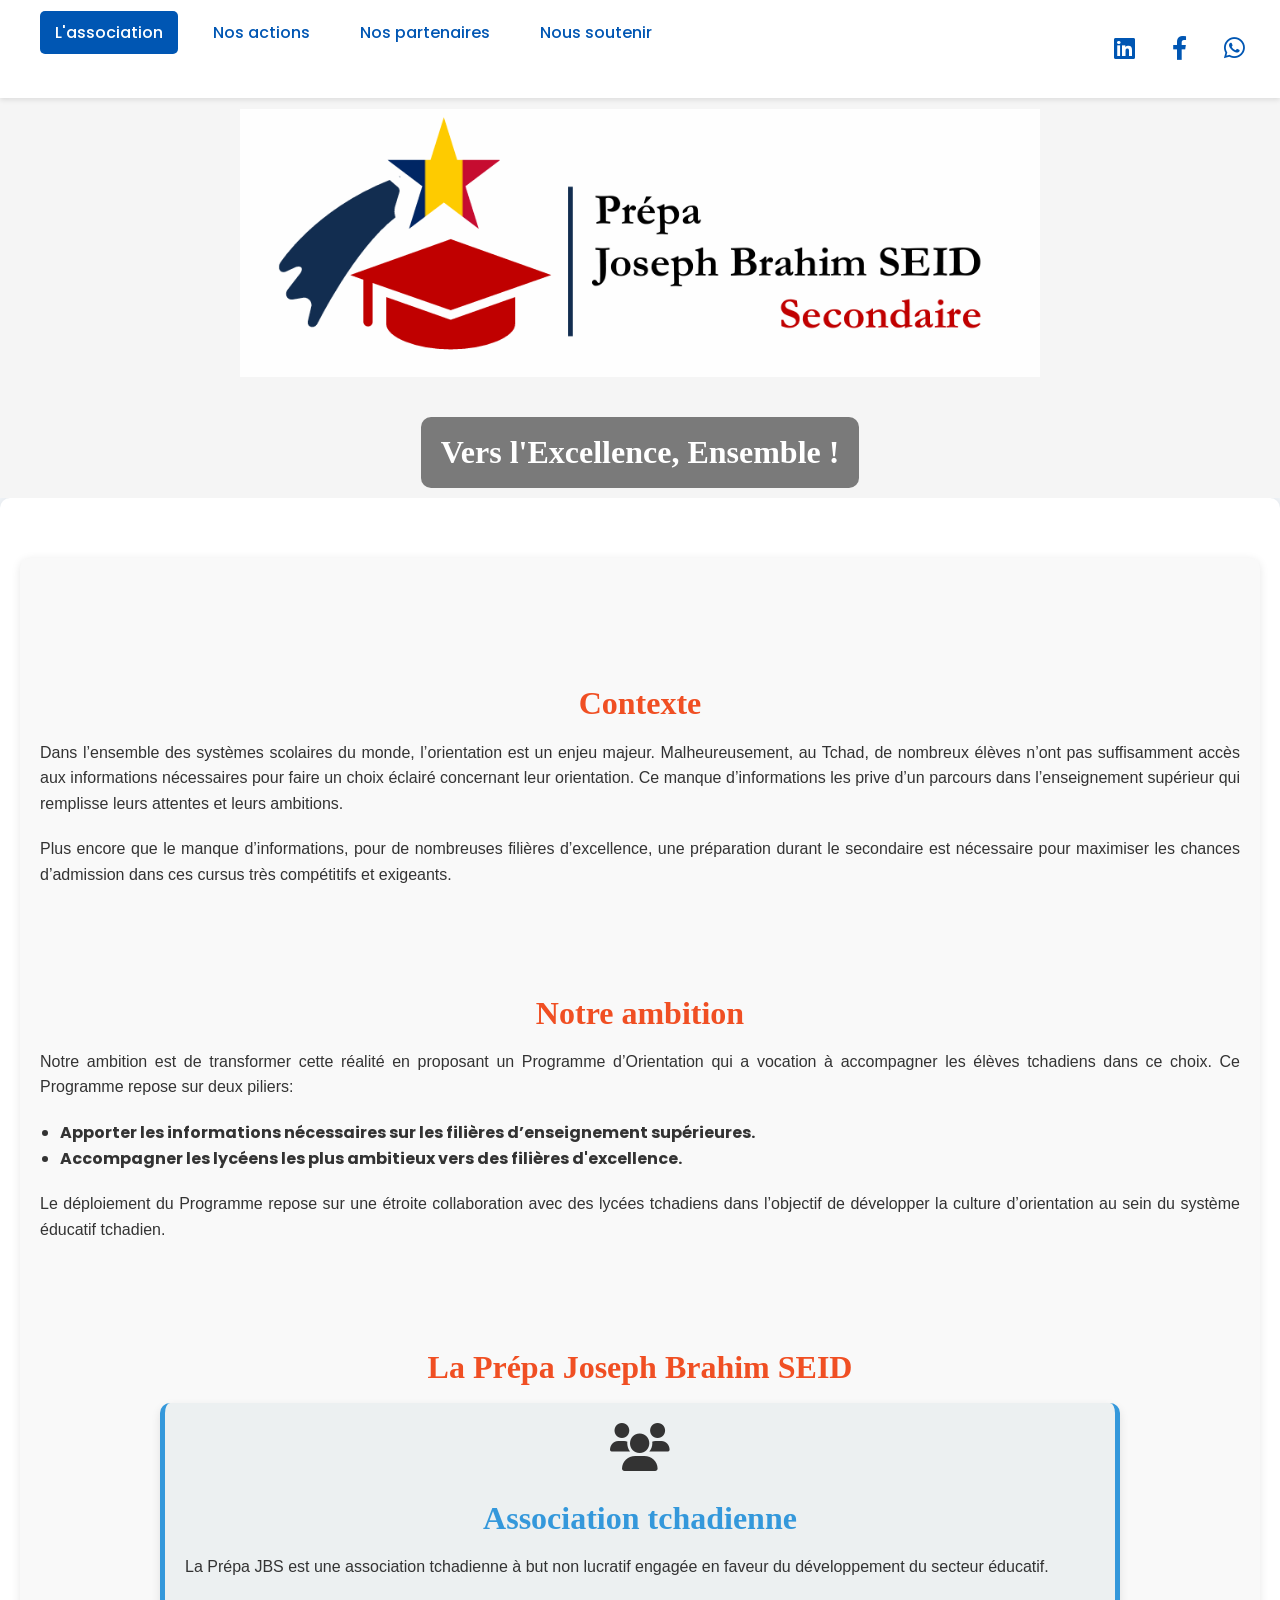
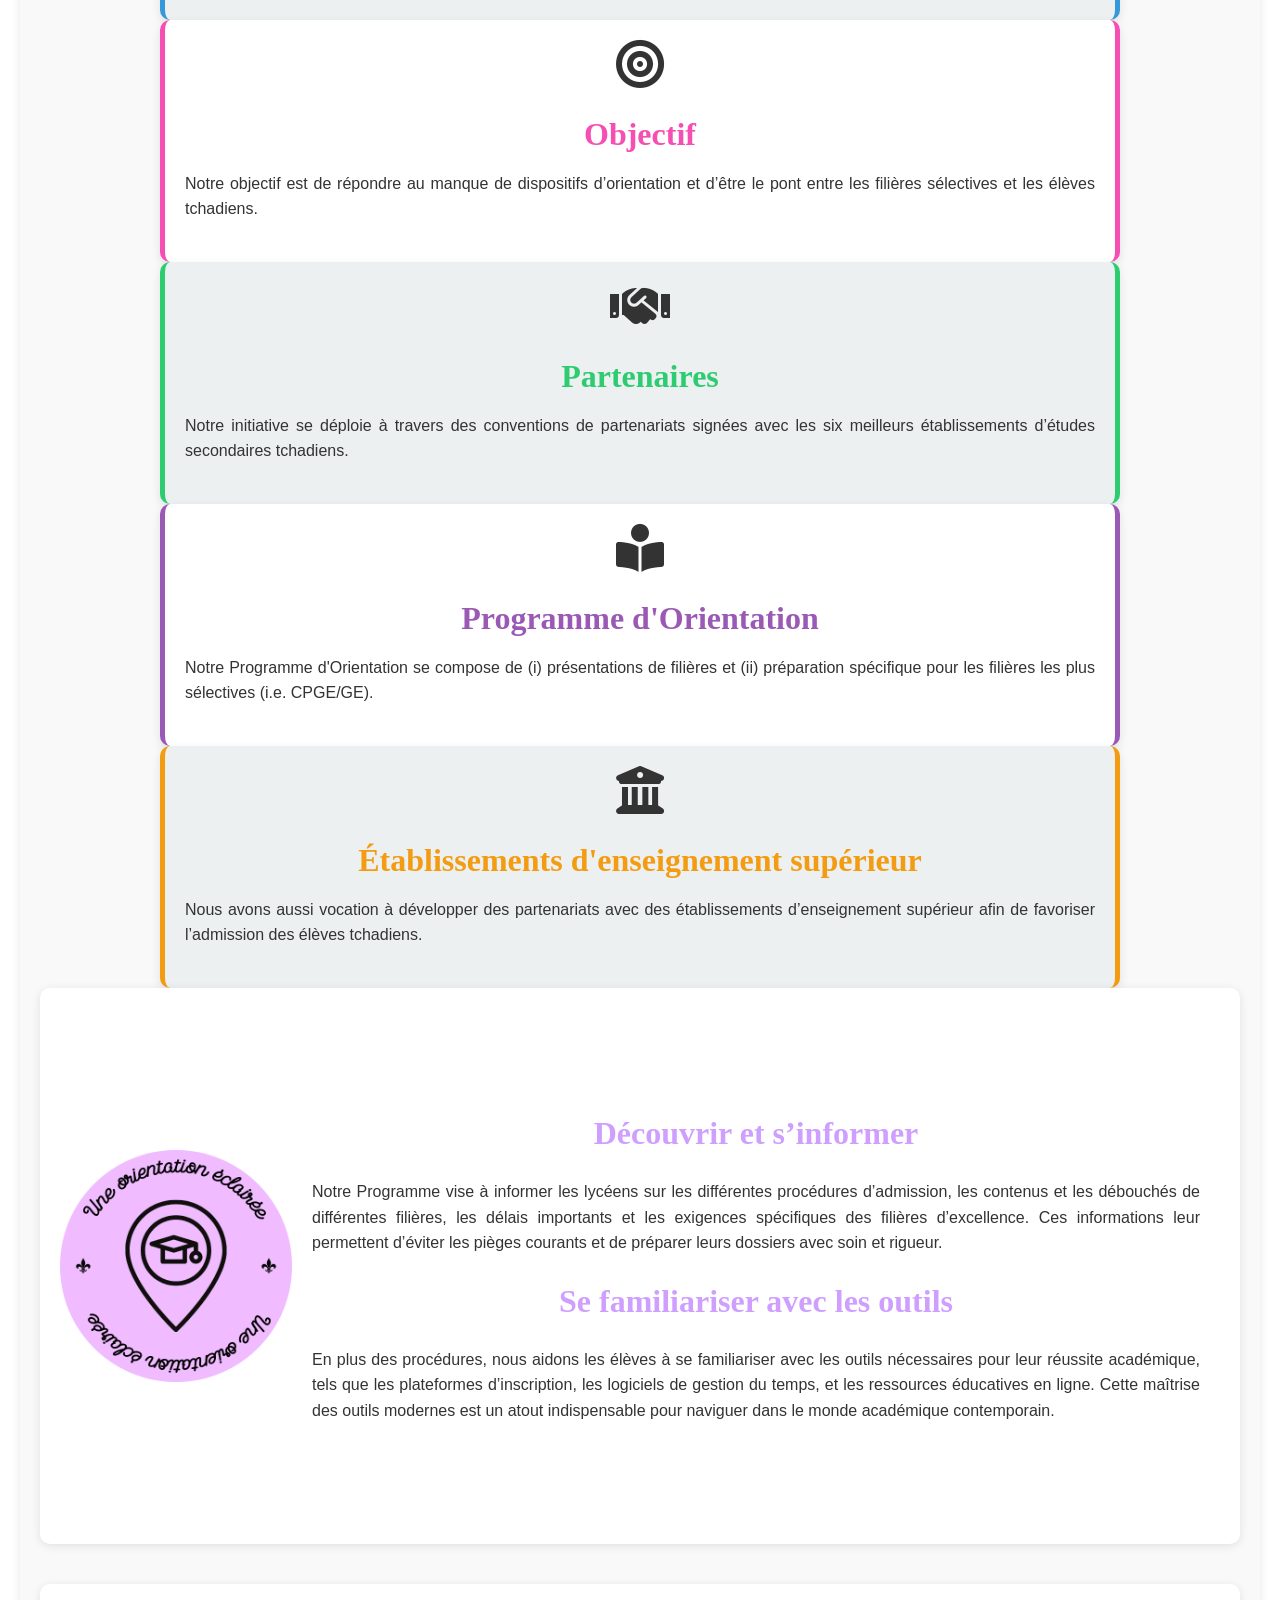
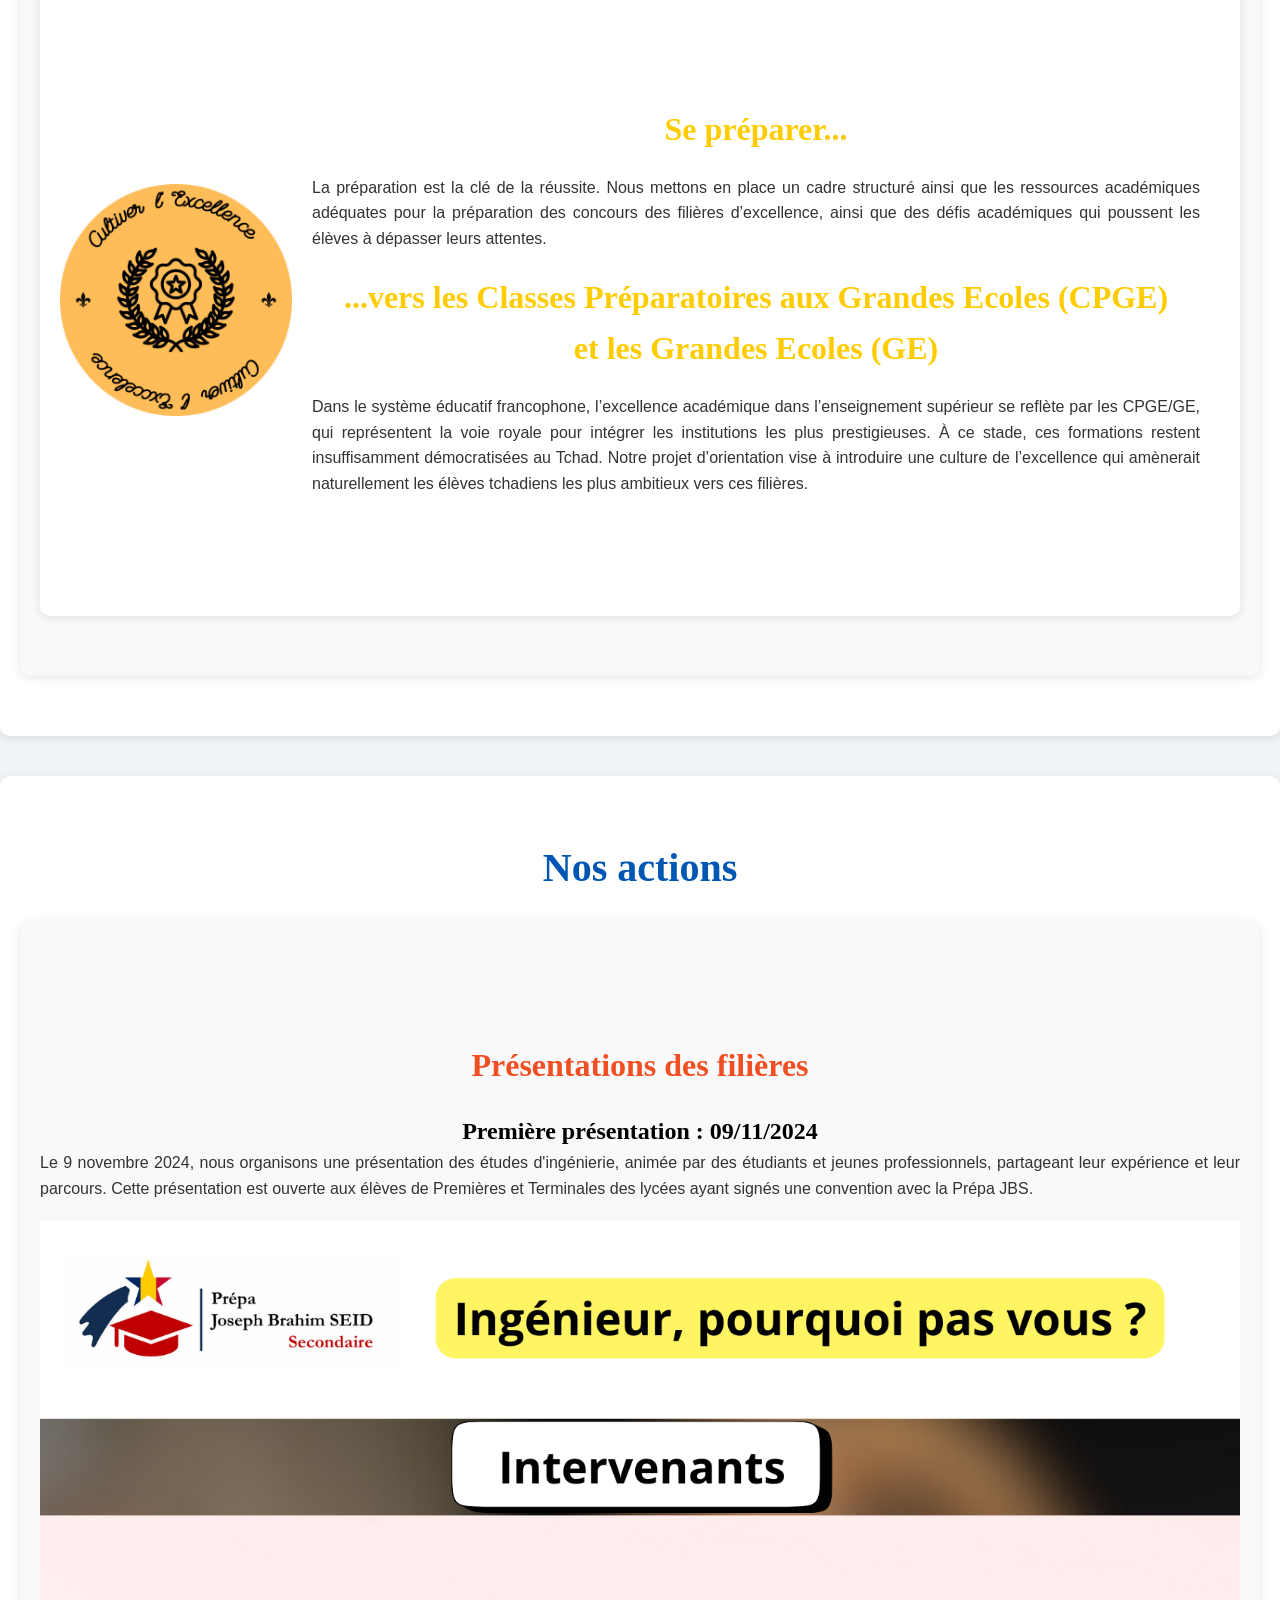
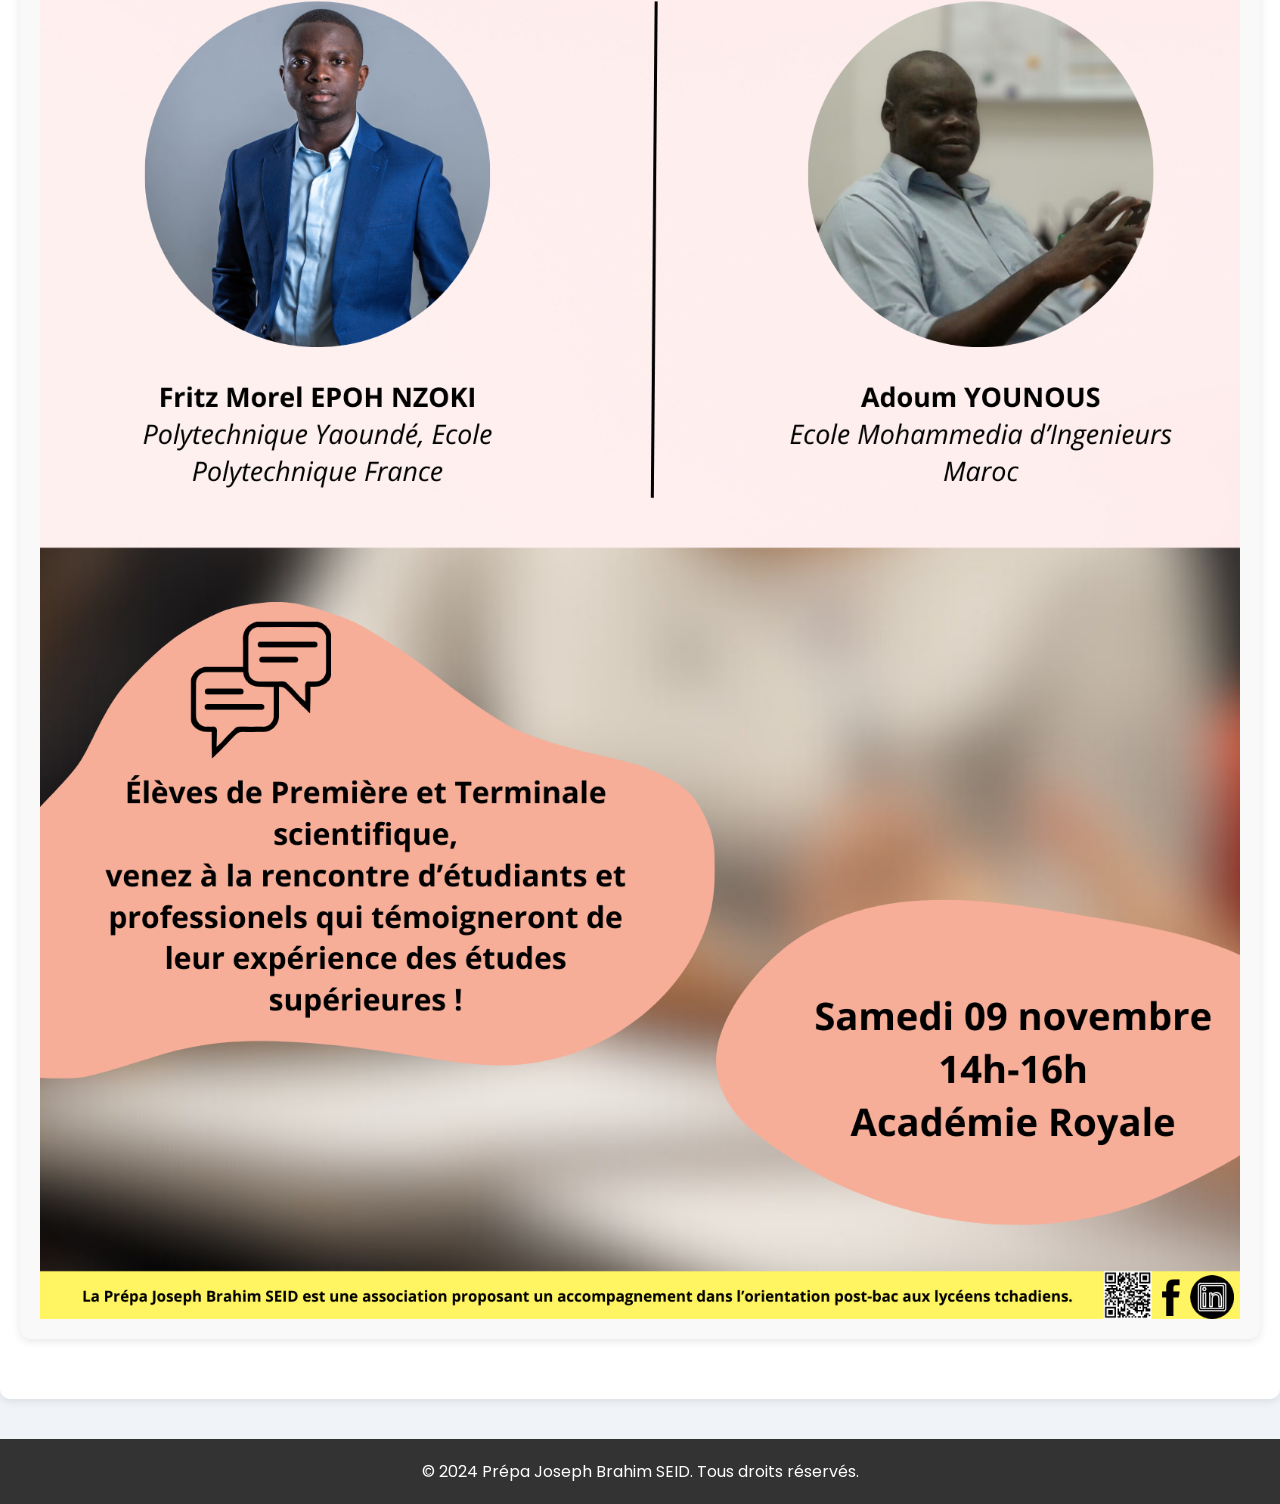
==== commit 6db2f737: "amelioration visuel" ====
--- a/docs/index.html
+++ b/docs/index.html
@@ -77,16 +77,18 @@
                     <p>Nous avons aussi vocation à développer des partenariats avec des établissements d’enseignement supérieur afin de favoriser l’admission des élèves tchadiens.</p>
                 </section>
             
-
-                <img src="Une orientation éclairée.png" alt="Orientation éclairée" class="image-right">
-                <div class="text-content">
-                    <h4>Découvrir et s’informer</h4>
-                    <p>Notre Programme vise à informer les lycéens sur les différentes procédures d’admission, les contenus et les débouchés de différentes filières, les délais importants et les exigences spécifiques des filières d’excellence. Ces informations leur permettent d’éviter les pièges courants et de préparer leurs dossiers avec soin et rigueur.</p>
-                    
-                    <h4>Se familiariser avec les outils</h4>
-                    <p>En plus des procédures, nous aidons les élèves à se familiariser avec les outils nécessaires pour leur réussite académique, tels que les plateformes d’inscription, les logiciels de gestion du temps, et les ressources éducatives en ligne. Cette maîtrise des outils modernes est un atout indispensable pour naviguer dans le monde académique contemporain.</p>
-                </div>
-
+                <section id="orientation" class="section">
+                    <div class="content">
+                        <img src="Une orientation éclairée.png" alt="Orientation éclairée" class="image-right">
+                        <div class="text-content">
+                            <h4>Découvrir et s’informer</h4>
+                            <p>Notre Programme vise à informer les lycéens sur les différentes procédures d’admission, les contenus et les débouchés de différentes filières, les délais importants et les exigences spécifiques des filières d’excellence. Ces informations leur permettent d’éviter les pièges courants et de préparer leurs dossiers avec soin et rigueur.</p>
+                            
+                            <h4>Se familiariser avec les outils</h4>
+                            <p>En plus des procédures, nous aidons les élèves à se familiariser avec les outils nécessaires pour leur réussite académique, tels que les plateformes d’inscription, les logiciels de gestion du temps, et les ressources éducatives en ligne. Cette maîtrise des outils modernes est un atout indispensable pour naviguer dans le monde académique contemporain.</p>
+                        </div>
+                    </div>
+                </section>
                 
                 
                 <section id="excellence" class="section">
--- a/docs/style.css
+++ b/docs/style.css
@@ -234,6 +234,7 @@
     display: flex; /* Use flexbox to arrange items side by side */
     align-items: flex-start; /* Align items to the start vertically */
     margin-bottom: 40px; /* Space between content blocks */
+    margin-top: 40px; /* Space between content blocks */
 }
 
 
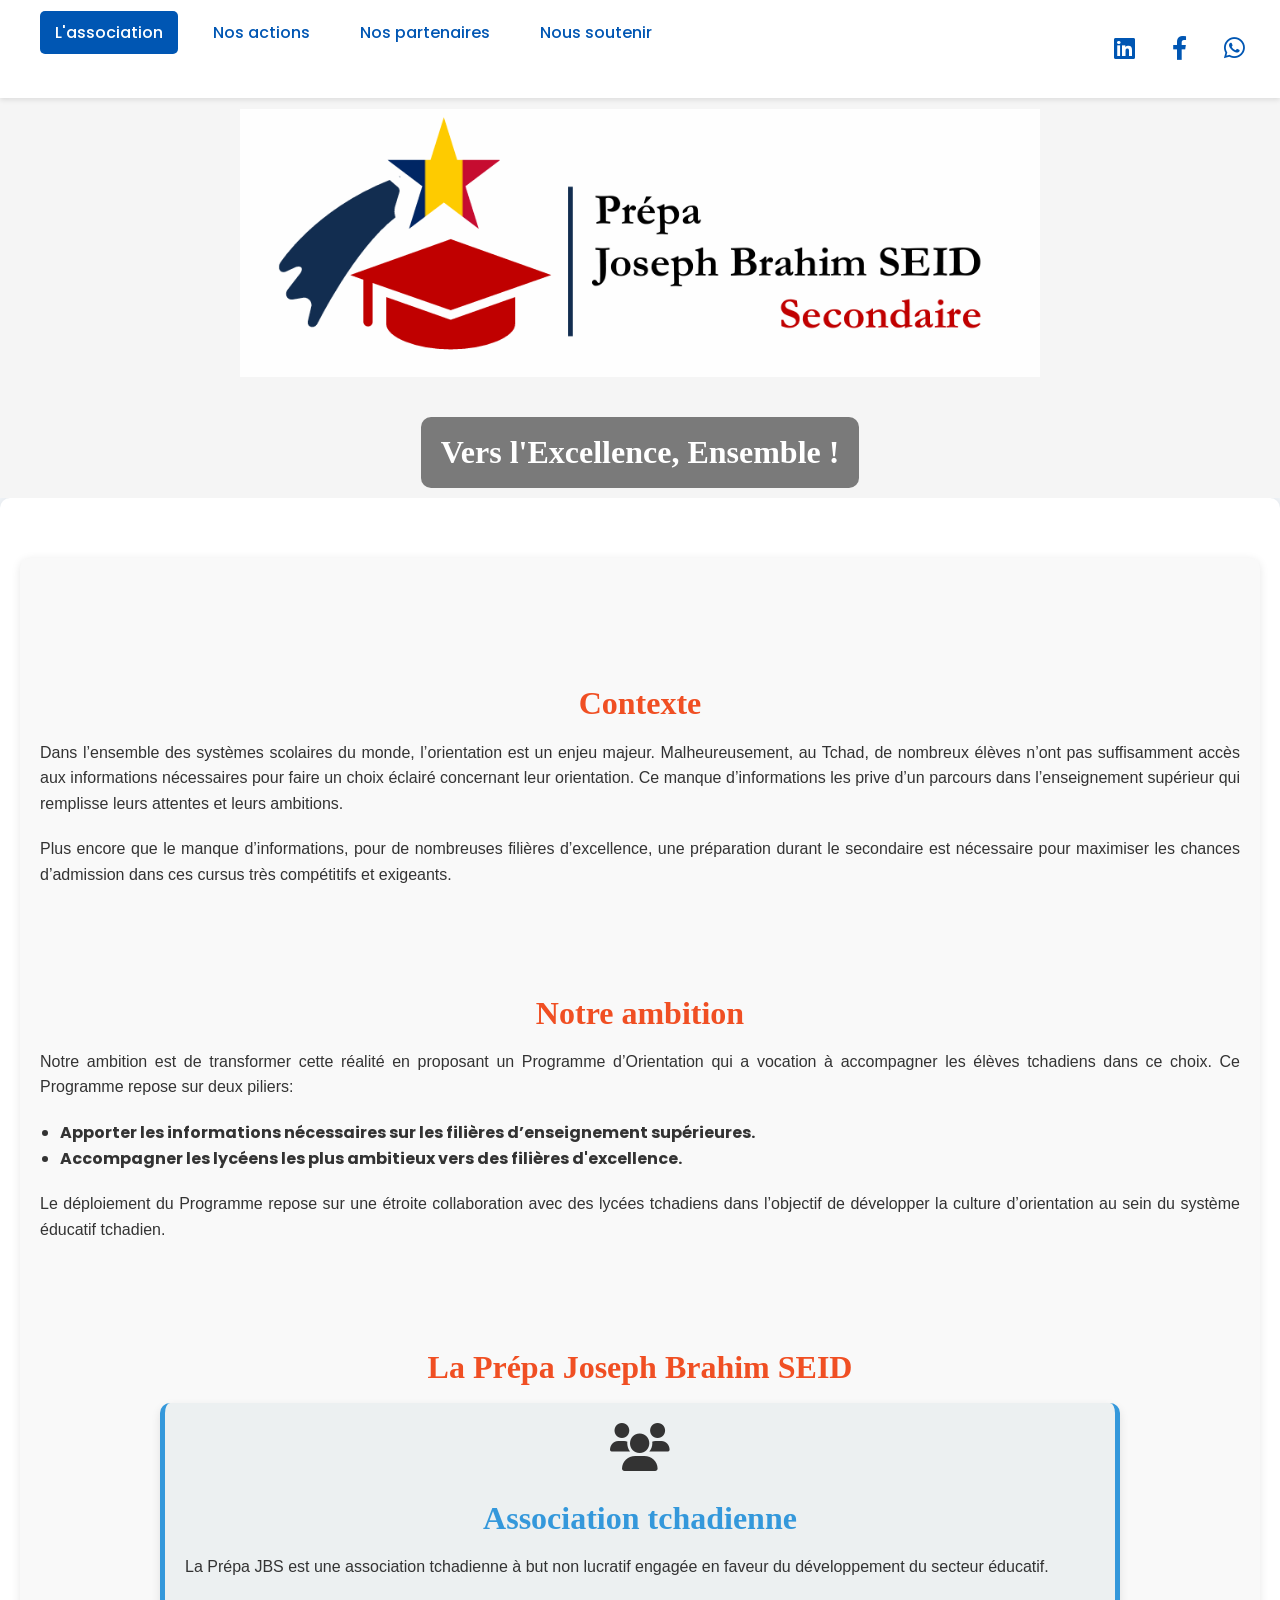
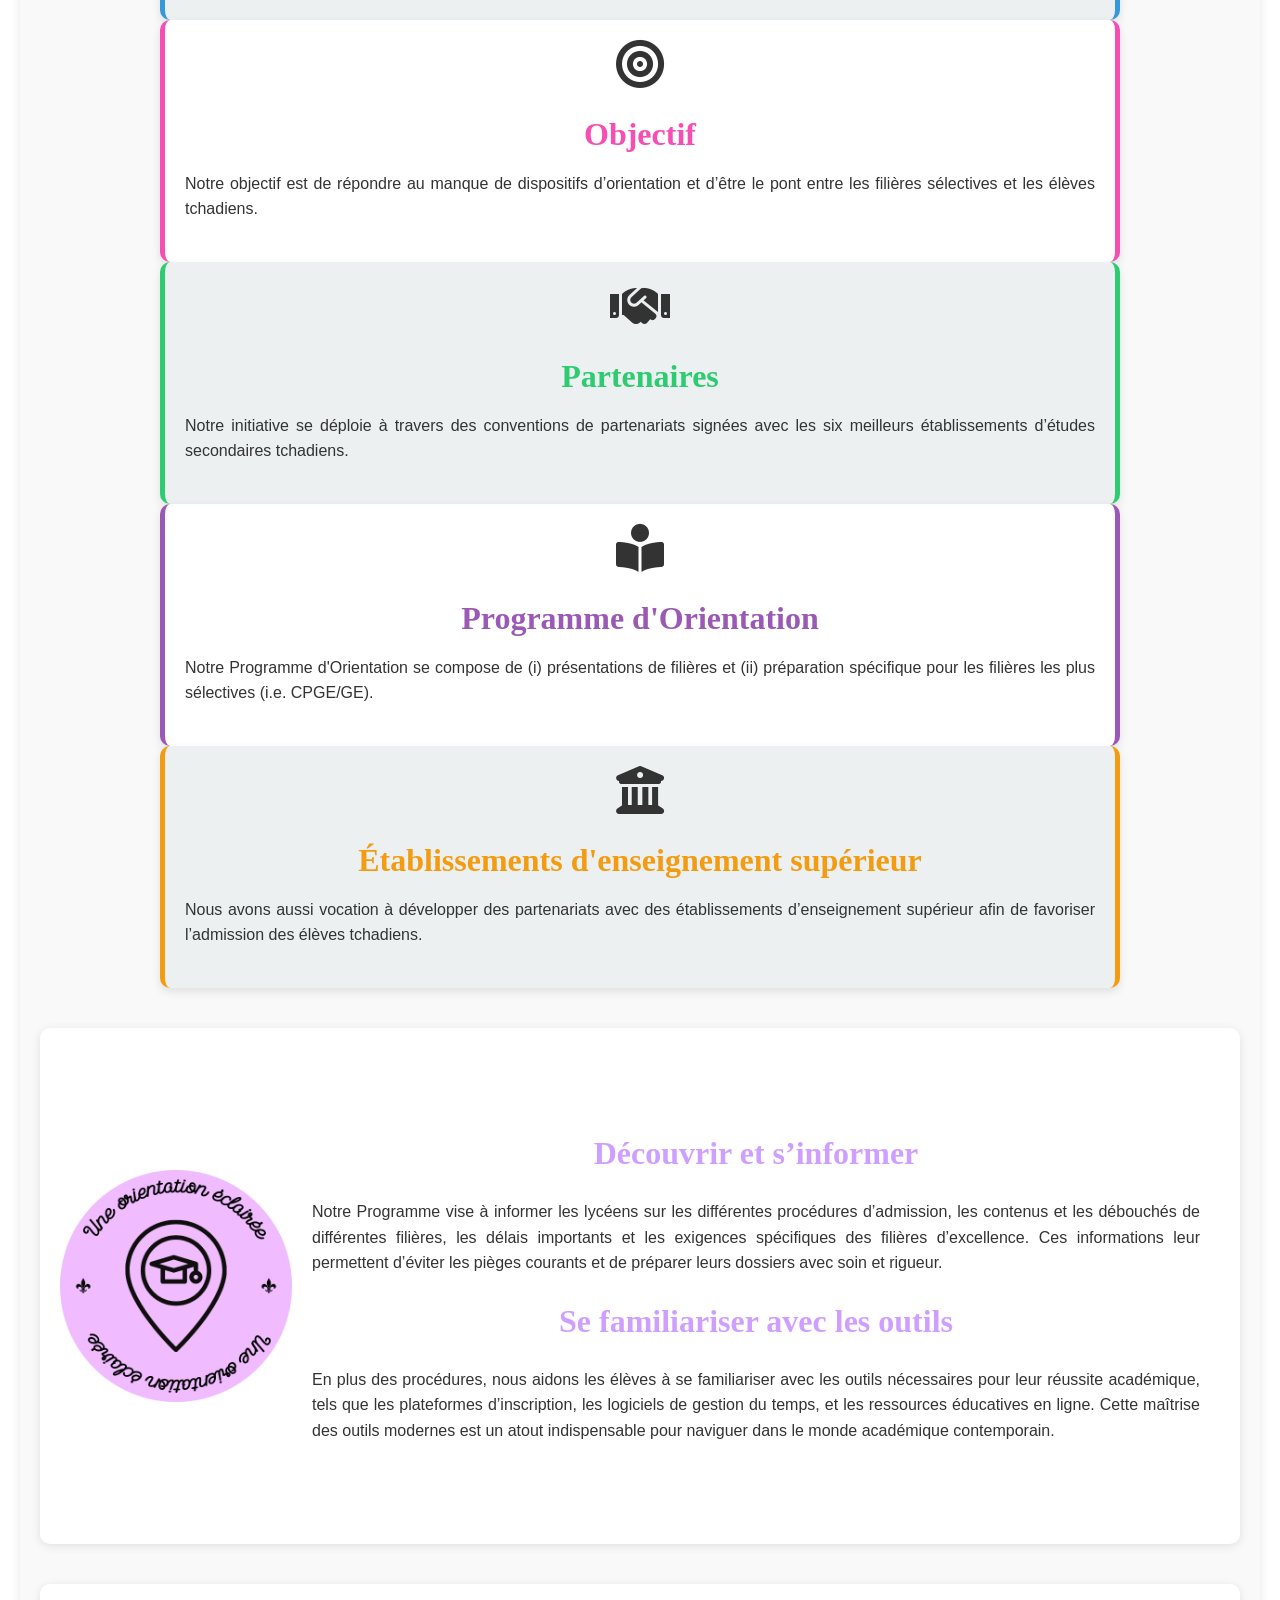
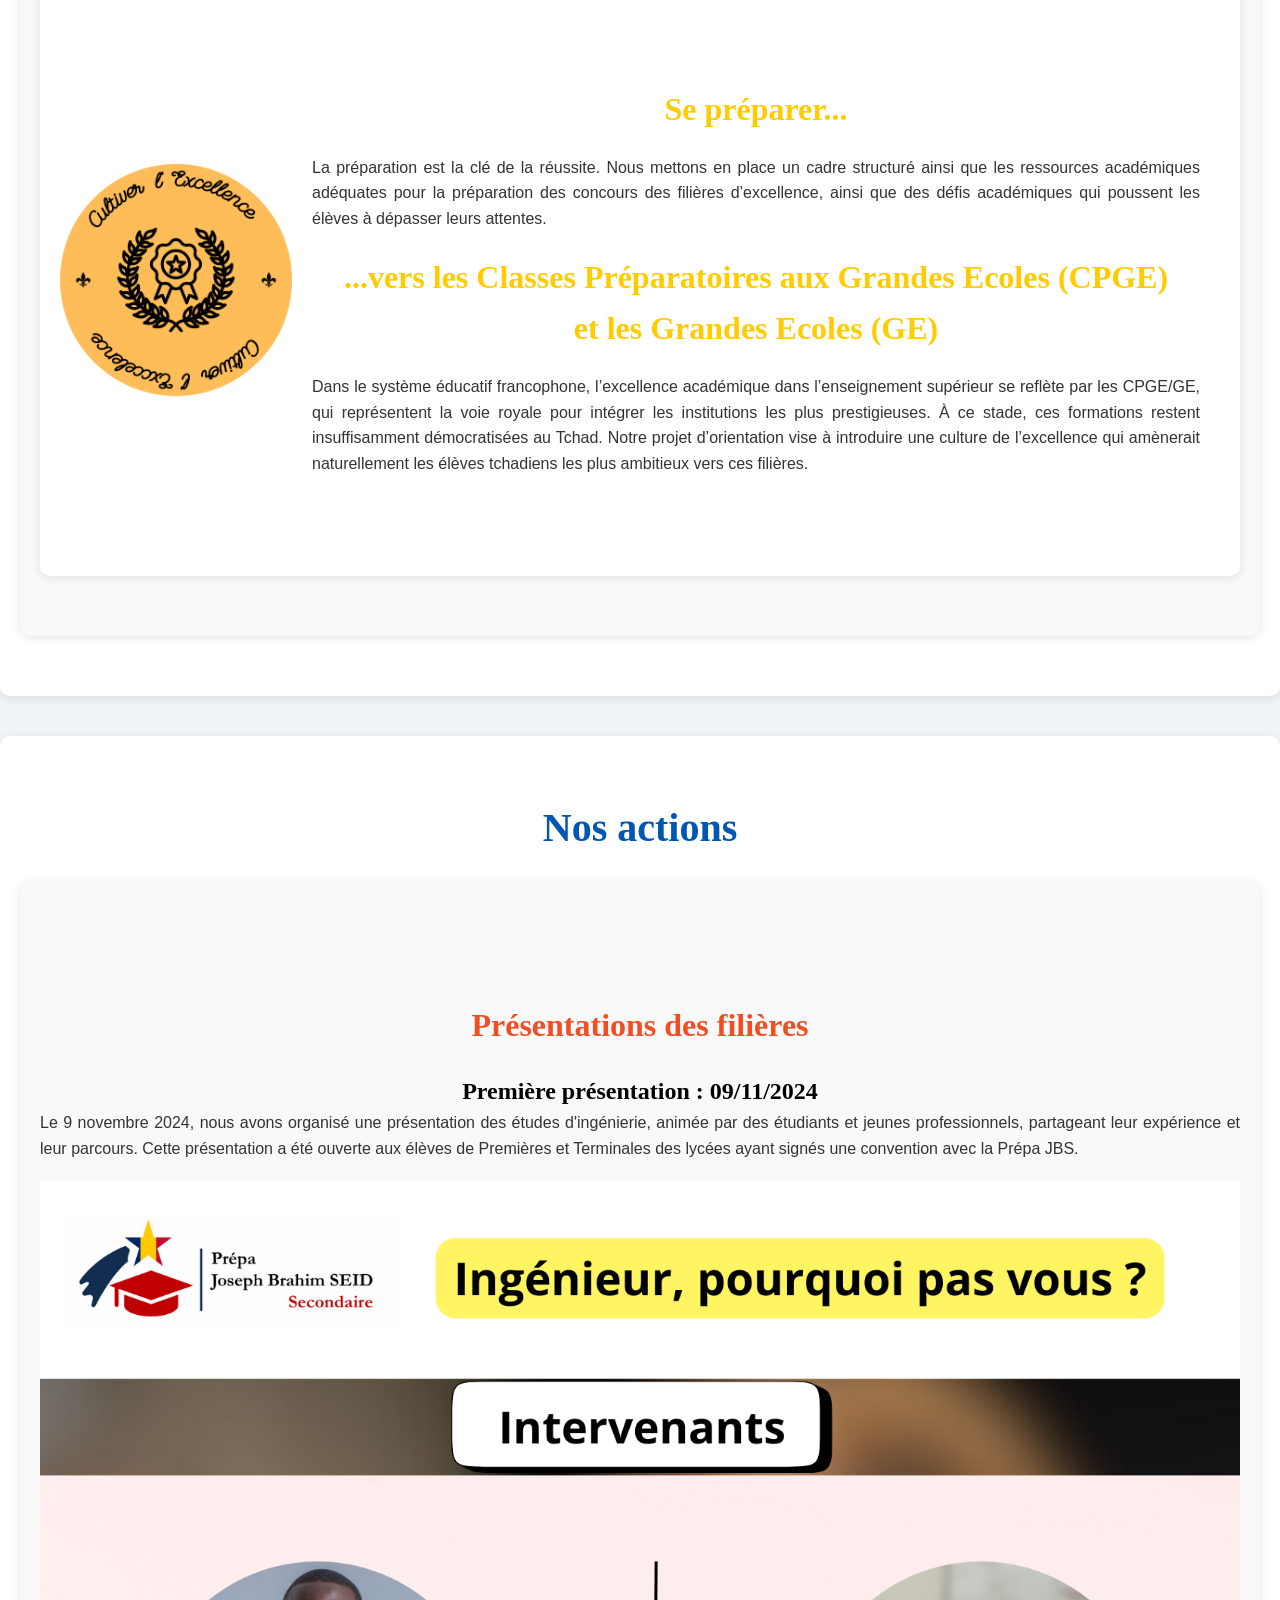
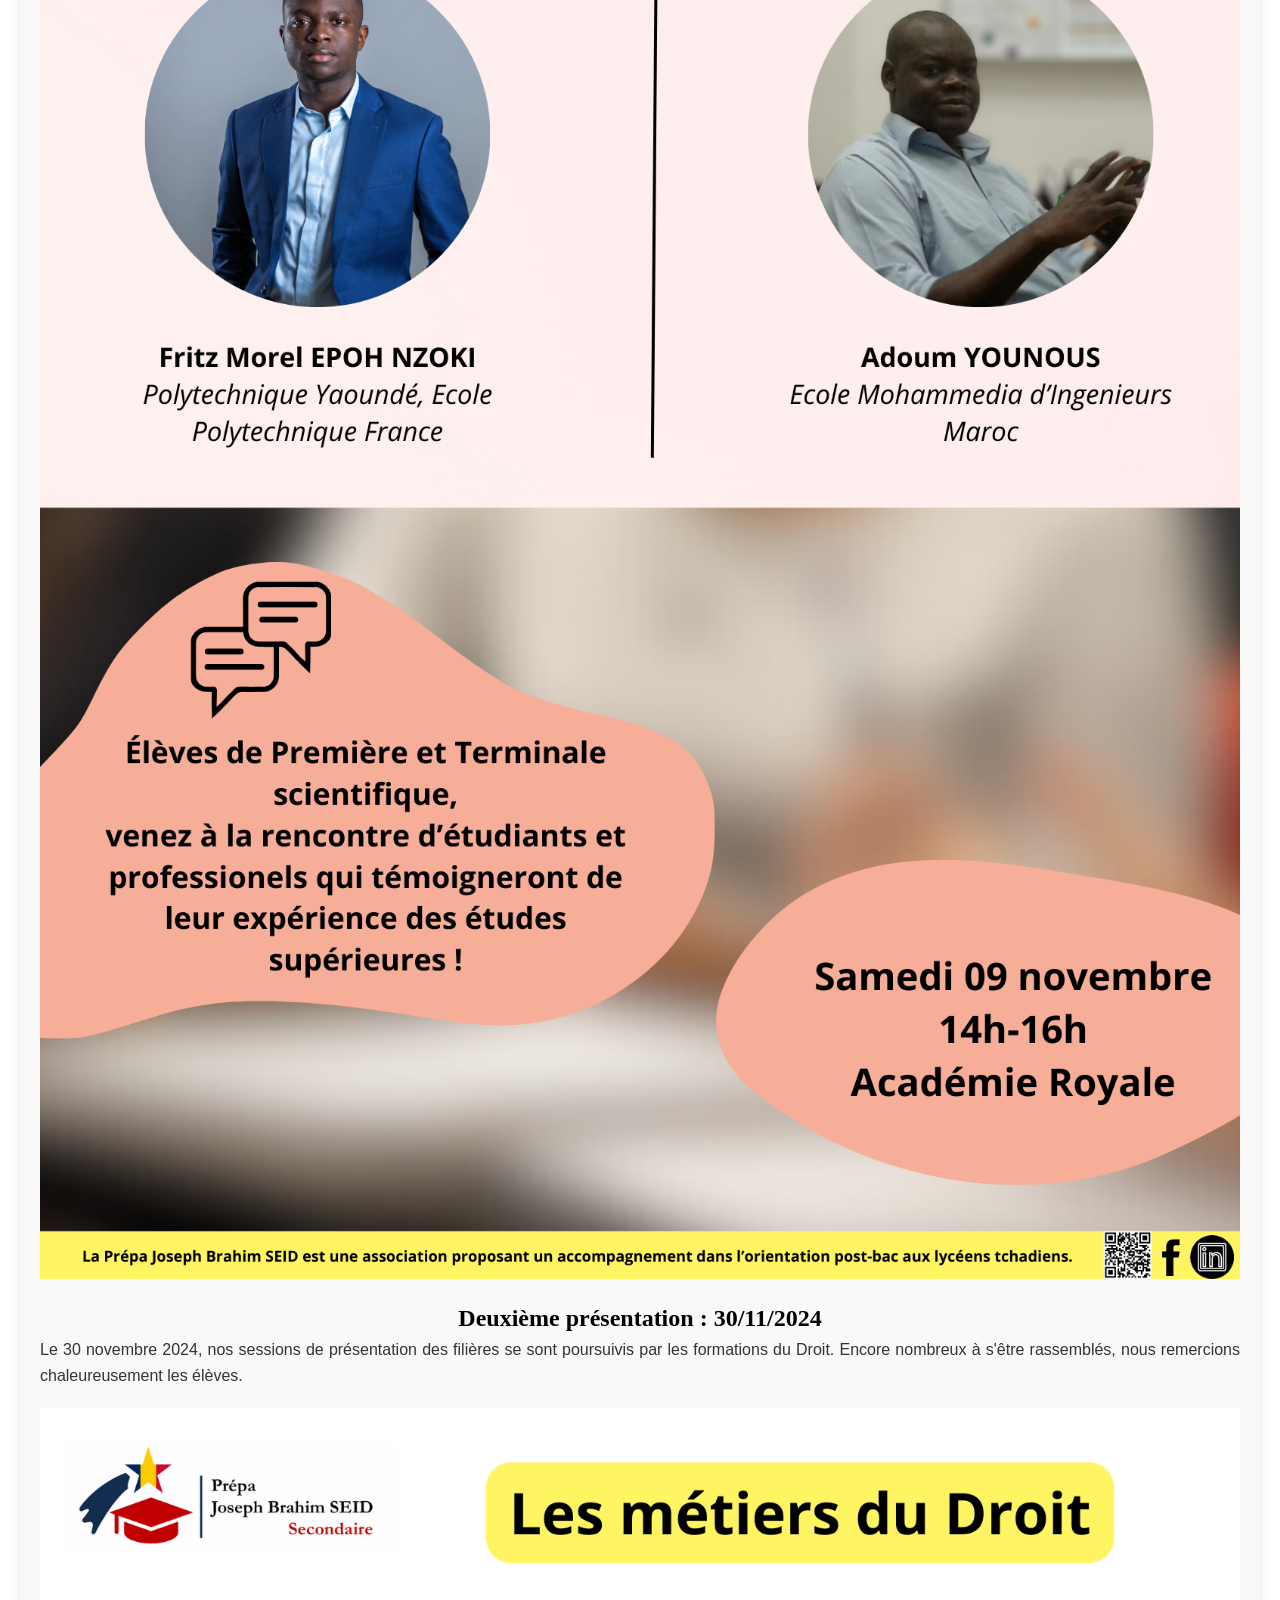
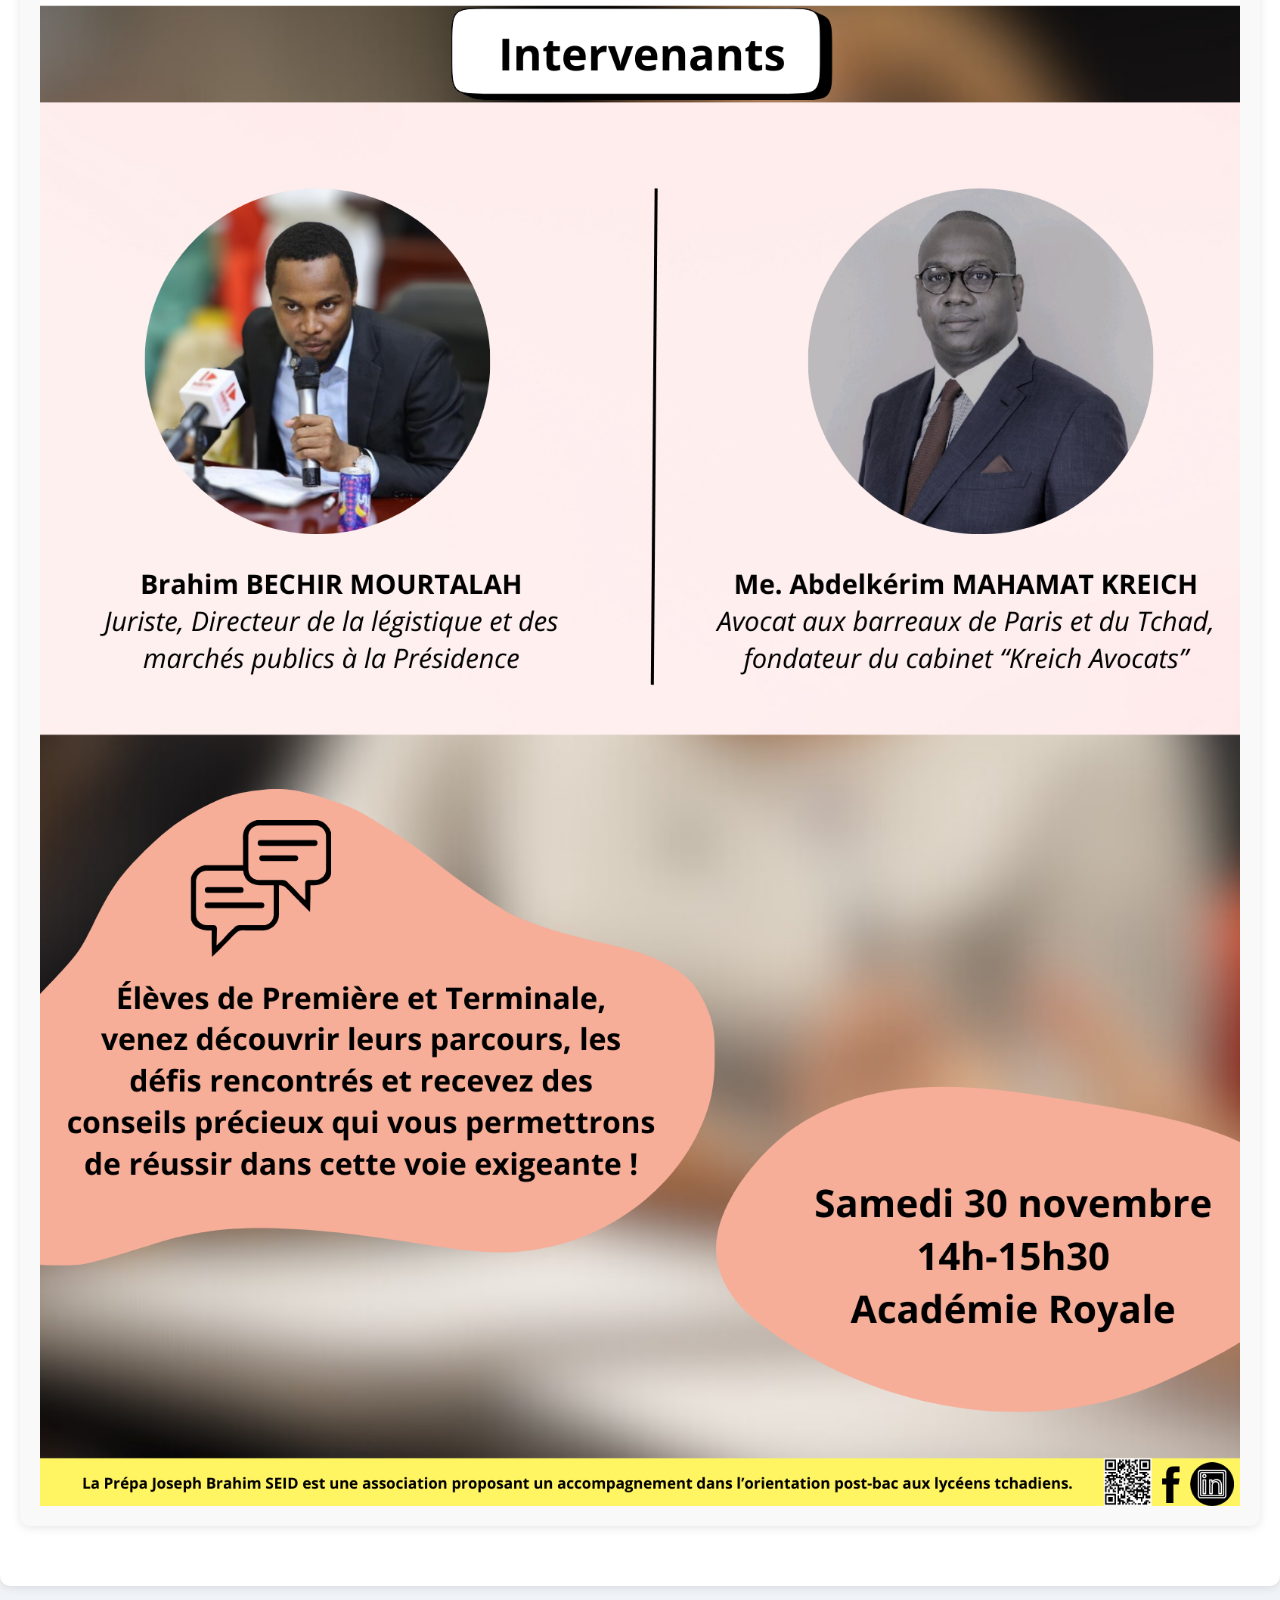
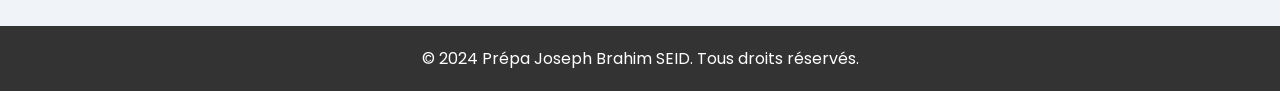
==== commit 72178be6: "ajout deuxieme presentation" ====
--- a/docs/index.html
+++ b/docs/index.html
@@ -115,8 +115,11 @@
             <div class="container">
                 <h3>Présentations des filières</h3>
                 <h4>Première présentation : 09/11/2024</h4>
-                <p>Le 9 novembre 2024, nous organisons une présentation des études d'ingénierie, animée par des étudiants et jeunes professionnels, partageant leur expérience et leur parcours. Cette présentation est ouverte aux élèves de Premières et Terminales des lycées ayant signés une convention avec la Prépa JBS.</p>
+                <p>Le 9 novembre 2024, nous avons organisé une présentation des études d'ingénierie, animée par des étudiants et jeunes professionnels, partageant leur expérience et leur parcours. Cette présentation a été ouverte aux élèves de Premières et Terminales des lycées ayant signés une convention avec la Prépa JBS.</p>
                 <img src="presentation09112024.png" alt="9 novembre" class="image-container">
+                <h4>Deuxième présentation : 30/11/2024</h4>
+                <p>Le 30 novembre 2024, nos sessions de présentation des filières se sont poursuivis par les formations du Droit. Encore nombreux à s'être rassemblés, nous remercions chaleureusement les élèves.</p>
+                <img src="presentation2.png" alt="30 novembre" class="image-container">
             </div>
         </section>
 
--- a/docs/style.css
+++ b/docs/style.css
@@ -34,6 +34,7 @@
     padding: 20px;
     box-shadow: 0 2px 5px rgba(0, 0, 0, 0.1);
     overflow-x: auto;
+    flex-wrap: wrap;
 }
 
 .navbar ul {
@@ -233,8 +234,8 @@
 .content {
     display: flex; /* Use flexbox to arrange items side by side */
     align-items: flex-start; /* Align items to the start vertically */
-    margin-bottom: 40px; /* Space between content blocks */
-    margin-top: 40px; /* Space between content blocks */
+    margin-bottom: 20px; /* Space between content blocks */
+    margin-top: 20px; /* Space between content blocks */
 }
 
 
@@ -337,6 +338,7 @@
 .box.etablissements {
     border-left: 5px solid #f39c12;
     border-right: 5px solid #f39c12;
+    margin-bottom: 40px;
 }
 
 
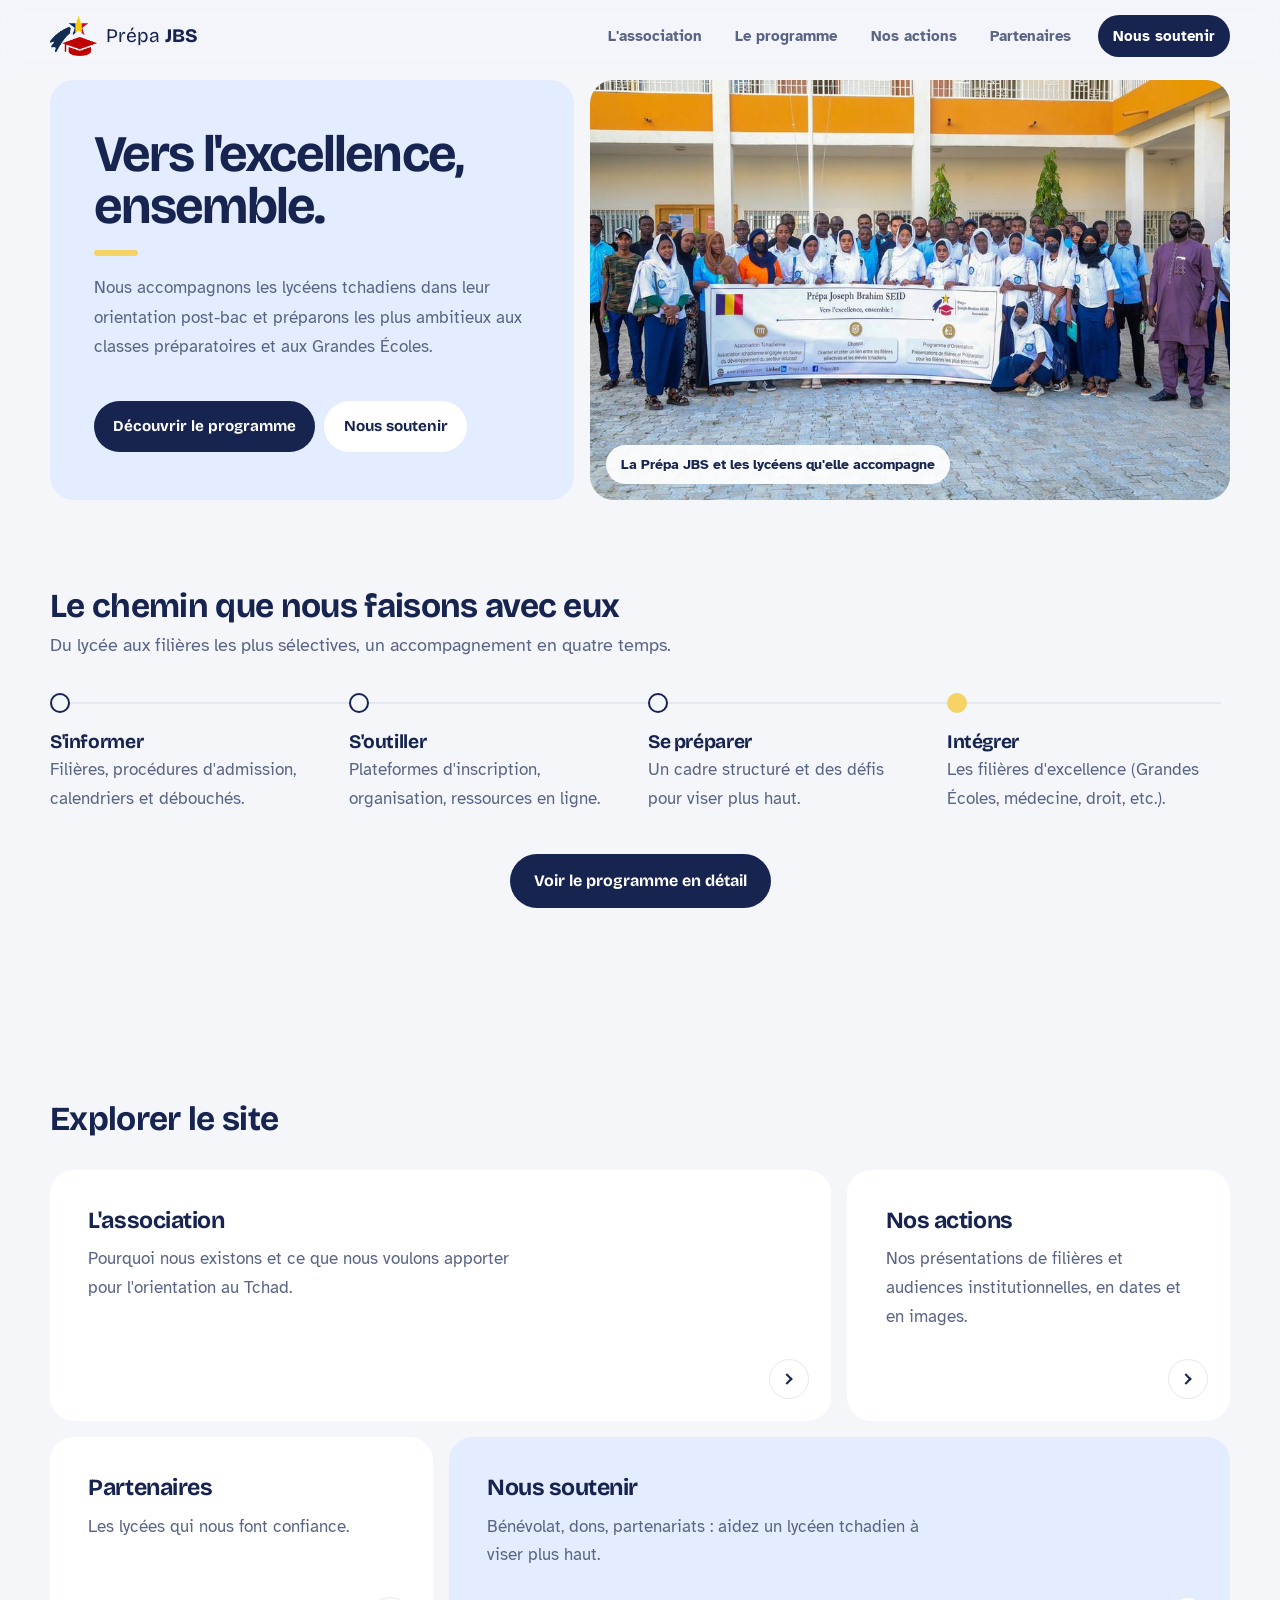
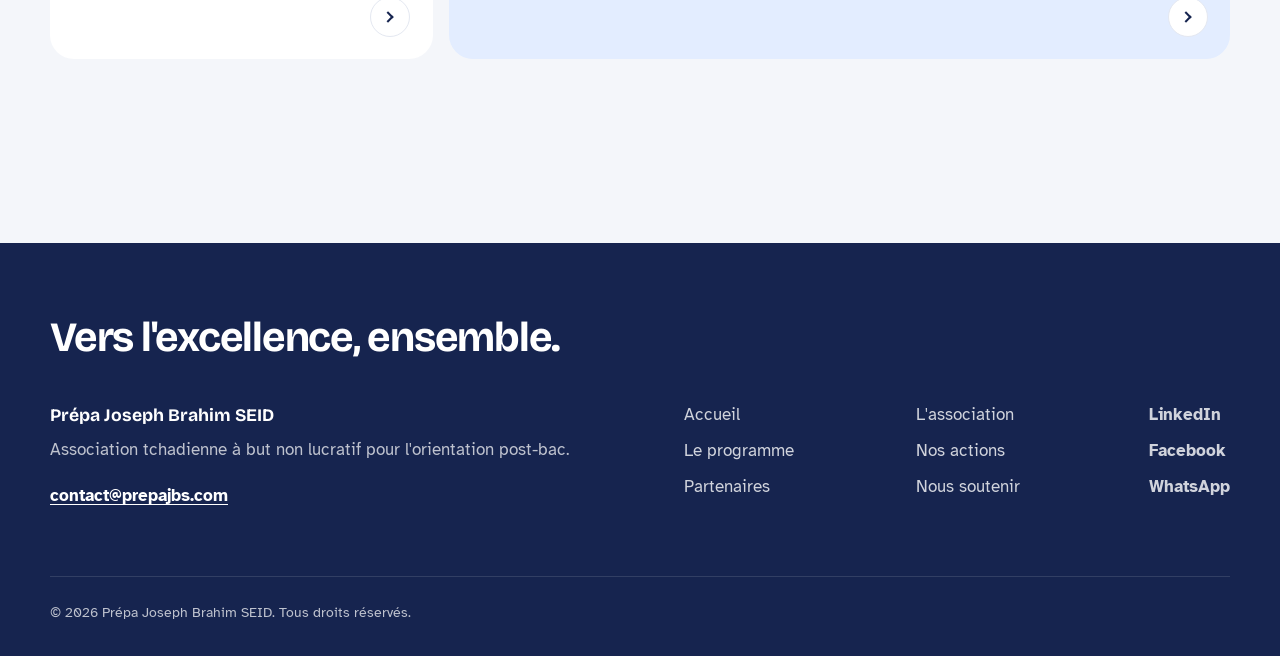
==== commit e3362bd0: "Nouvelle version du site - version octobre 2026" ====
--- a/docs/index.html
+++ b/docs/index.html
@@ -1,132 +1,155 @@
 <!DOCTYPE html>
 <html lang="fr">
 <head>
-    <meta charset="UTF-8">
-    <meta name="viewport" content="width=device-width, initial-scale=1.0">
-    <title>Prépa Joseph Brahim SEID</title>
-    <link href="https://fonts.googleapis.com/css2?family=Poppins:wght@300;400;700&display=swap" rel="stylesheet">
-    <link rel="stylesheet" href="style.css">
-    <link rel="stylesheet" href="https://cdnjs.cloudflare.com/ajax/libs/font-awesome/6.0.0-beta3/css/all.min.css">
+  <meta charset="UTF-8">
+  <meta name="viewport" content="width=device-width, initial-scale=1.0">
+  <title>Prépa Joseph Brahim SEID – Association tchadienne pour l'orientation post-bac</title>
+  <meta name="description" content="La Prépa JBS accompagne les lycéens tchadiens dans leur orientation post-bac et les prépare aux filières d'excellence (CPGE, Grandes Écoles).">
+  <meta name="robots" content="index, follow">
+  <meta property="og:title" content="Prépa Joseph Brahim SEID – Association tchadienne pour l'orientation post-bac">
+  <meta property="og:description" content="La Prépa JBS accompagne les lycéens tchadiens dans leur orientation post-bac et les prépare aux filières d'excellence (CPGE, Grandes Écoles).">
+  <meta property="og:type" content="website">
+  <meta property="og:url" content="https://www.prepajbs.com">
+  <meta property="og:image" content="https://www.prepajbs.com/img/og-image.jpg">
+  <link rel="icon" type="image/png" href="img/favicon.png">
+  <link rel="apple-touch-icon" href="img/favicon.png">
+  <link rel="preconnect" href="https://fonts.googleapis.com">
+  <link rel="preconnect" href="https://fonts.gstatic.com" crossorigin>
+  <link href="https://fonts.googleapis.com/css2?family=Bricolage+Grotesque:opsz,wght@12..96,500;12..96,700;12..96,800&family=Atkinson+Hyperlegible:ital,wght@0,400;0,700;1,400&display=swap" rel="stylesheet">
+  <link rel="stylesheet" href="style.css">
+  <script src="navigation.js" defer></script>
 </head>
 <body>
-    <header>
-        <nav class="navbar">
-            <ul>
-                <li><a href="#association" class="active">L'association</a></li>
-                <li><a href="#actions">Nos actions</a></li>
-                <li><a href="#partenaires">Nos partenaires</a></li>
-                <li><a href="#soutenir">Nous soutenir</a></li>
-            </ul>
-            <div class="social-icons">
-                <a href="https://www.linkedin.com/company/pr%C3%A9pa-jbs?trk=public_post_follow-view-profile" target="_blank" aria-label="LinkedIn"><i class="fab fa-linkedin"></i></a>
-                <a href="https://www.facebook.com/people/Pr%C3%A9pa-JBS/61568700830387/" target="_blank" aria-label="Facebook"><i class="fab fa-facebook-f"></i></a>
-                <a href="https://whatsapp.com/channel/0029VavjlKaCXC3Tal5jck3C" target="_blank" aria-label="WhatsApp"><i class="fab fa-whatsapp"></i></a>
-            </div>
-        </nav>
-        <div class="banner">
-            <img src="Logo Prépa JBS Secondaire.png" alt="Logo Prépa Joseph Brahim SEID" class="logo-banner">
-            <h1 class="slogan">Vers l'Excellence, Ensemble !</h1>
+
+  <a class="skip-link" href="#contenu">Aller au contenu</a>
+
+  <header class="site-header">
+    <div class="container header-inner">
+      <a href="index.html" class="brand">
+        <img src="img/logo.png" alt="" width="51" height="40">
+        <span>Prépa <strong>JBS</strong></span>
+      </a>
+
+      <button class="nav-toggle" aria-expanded="false" aria-controls="menu-principal">
+        <span class="nav-toggle-bar"></span>
+        <span class="visually-hidden">Ouvrir le menu</span>
+      </button>
+
+      <nav class="main-nav" id="menu-principal" aria-label="Menu principal">
+        <ul>
+          <li><a href="association.html">L'association</a></li>
+          <li><a href="programme.html">Le programme</a></li>
+          <li><a href="actions.html">Nos actions</a></li>
+          <li><a href="partenaires.html">Partenaires</a></li>
+          <li class="nav-cta-item"><a href="soutenir.html" class="nav-cta">Nous soutenir</a></li>
+        </ul>
+      </nav>
+    </div>
+  </header>
+
+  <main id="contenu">
+
+    <section class="container bento-hero">
+      <div class="tile tile-sky hero-main">
+        <h1>Vers l'excellence, ensemble.</h1>
+        <p class="lead">
+          Nous accompagnons les lycéens tchadiens dans leur orientation post-bac et
+          préparons les plus ambitieux aux classes préparatoires et aux Grandes Écoles.
+        </p>
+        <div class="actions">
+          <a href="programme.html" class="btn btn-ink">Découvrir le programme</a>
+          <a href="soutenir.html" class="btn btn-light">Nous soutenir</a>
         </div>
-    </header>
-
-    <main>
-        <section id="association" class="section">
-            <div class="container"> <!-- Conteneur ajouté -->           
-                <h3>Contexte</h3>
-                
-                <p>Dans l’ensemble des systèmes scolaires du monde, l’orientation est un enjeu majeur. Malheureusement, au Tchad, de nombreux élèves n’ont pas suffisamment accès aux informations nécessaires pour faire un choix éclairé concernant leur orientation. Ce manque d’informations les prive d’un parcours dans l’enseignement supérieur qui remplisse leurs attentes et leurs ambitions.</p>
-                <p>Plus encore que le manque d’informations, pour de nombreuses filières d’excellence, une préparation durant le secondaire est nécessaire pour maximiser les chances d’admission dans ces cursus très compétitifs et exigeants.</p>
-        
-                <h3>Notre ambition</h3>
-                
-                <p>Notre ambition est de transformer cette réalité en proposant un Programme d’Orientation qui a vocation à accompagner les élèves tchadiens dans ce choix. Ce Programme repose sur deux piliers:</p>
-                <ul>
-                    <li><strong>Apporter les informations nécessaires sur les filières d’enseignement supérieures.</strong></li>
-                    <li><strong>Accompagner les lycéens les plus ambitieux vers des filières d'excellence.</strong></li>
-                </ul>
-                <p>Le déploiement du Programme repose sur une étroite collaboration avec des lycées tchadiens dans l’objectif de développer la culture d’orientation au sein du système éducatif tchadien.</p>
-                
-                <h3>La Prépa Joseph Brahim SEID</h3>           
-                <section id="asso" class="box asso left">
-                    <i class="fa fa-users fa-3x" aria-hidden="true"></i>
-                    <h3>Association tchadienne</h3>
-                    <p>La Prépa JBS est une association tchadienne à but non lucratif engagée en faveur du développement du secteur éducatif.</p>
-                </section>
-                
-                <section id="objectifs" class="box objectif right">
-                    <i class="fa fa-bullseye fa-3x" aria-hidden="true"></i>
-                    <h3>Objectif</h3>
-                    <p>Notre objectif est de répondre au manque de dispositifs d’orientation et d’être le pont entre les filières sélectives et les élèves tchadiens.</p>
-                </section>
-                
-                <section id="partenaires" class="box partenaires left">
-                    <i class="fa fa-handshake fa-3x" aria-hidden="true"></i>
-                    <h3>Partenaires</h3>
-                    <p>Notre initiative se déploie à travers des conventions de partenariats signées avec les six meilleurs établissements d’études secondaires tchadiens.</p>
-                </section>
-    
-                <section id="programme" class="box programme right">
-                    <i class="fa fa-book-reader fa-3x" aria-hidden="true"></i>
-                    <h3>Programme d'Orientation</h3>
-                    <p>Notre Programme d'Orientation se compose de (i) présentations de filières et (ii) préparation spécifique pour les filières les plus sélectives (i.e. CPGE/GE).</p>
-                </section>
-    
-                <section id="etablissements" class="box etablissements left">
-                    <i class="fa fa-university fa-3x" aria-hidden="true"></i>
-                    <h3>Établissements d'enseignement supérieur</h3>
-                    <p>Nous avons aussi vocation à développer des partenariats avec des établissements d’enseignement supérieur afin de favoriser l’admission des élèves tchadiens.</p>
-                </section>
-            
-                <section id="orientation" class="section">
-                    <div class="content">
-                        <img src="Une orientation éclairée.png" alt="Orientation éclairée" class="image-right">
-                        <div class="text-content">
-                            <h4>Découvrir et s’informer</h4>
-                            <p>Notre Programme vise à informer les lycéens sur les différentes procédures d’admission, les contenus et les débouchés de différentes filières, les délais importants et les exigences spécifiques des filières d’excellence. Ces informations leur permettent d’éviter les pièges courants et de préparer leurs dossiers avec soin et rigueur.</p>
-                            
-                            <h4>Se familiariser avec les outils</h4>
-                            <p>En plus des procédures, nous aidons les élèves à se familiariser avec les outils nécessaires pour leur réussite académique, tels que les plateformes d’inscription, les logiciels de gestion du temps, et les ressources éducatives en ligne. Cette maîtrise des outils modernes est un atout indispensable pour naviguer dans le monde académique contemporain.</p>
-                        </div>
-                    </div>
-                </section>
-                
-                
-                <section id="excellence" class="section">
-                    <div class="content">
-                        <img src="Cultiver l’excellence.png" alt="Cultiver l’excellence" class="image-left">
-                        <div class="text-content">
-                            <h4>Se préparer...</h4>
-                            <p>La préparation est la clé de la réussite. Nous mettons en place un cadre structuré ainsi que les ressources académiques adéquates pour la préparation des concours des filières d’excellence, ainsi que des défis académiques qui poussent les élèves à dépasser leurs attentes.</p>
-                            
-                            <h4>...vers les Classes Préparatoires aux Grandes Ecoles (CPGE) et les Grandes Ecoles (GE)</h4>
-                            <p>Dans le système éducatif francophone, l’excellence académique dans l’enseignement supérieur se reflète par les CPGE/GE, qui représentent la voie royale pour intégrer les institutions les plus prestigieuses. À ce stade, ces formations restent insuffisamment démocratisées au Tchad. Notre projet d’orientation vise à introduire une culture de l’excellence qui amènerait naturellement les élèves tchadiens les plus ambitieux vers ces filières.</p>
-                        </div>
-                    </div>
-                </section>
-                
-            </div> <!-- Fin du conteneur -->
-        </section>
-        
+      </div>
 
 
 
-        <section id="actions" class="section">
-            <h2>Nos actions</h2>
-            <div class="container">
-                <h3>Présentations des filières</h3>
-                <h4>Première présentation : 09/11/2024</h4>
-                <p>Le 9 novembre 2024, nous avons organisé une présentation des études d'ingénierie, animée par des étudiants et jeunes professionnels, partageant leur expérience et leur parcours. Cette présentation a été ouverte aux élèves de Premières et Terminales des lycées ayant signés une convention avec la Prépa JBS.</p>
-                <img src="presentation09112024.png" alt="9 novembre" class="image-container">
-                <h4>Deuxième présentation : 30/11/2024</h4>
-                <p>Le 30 novembre 2024, nos sessions de présentation des filières se sont poursuivis par les formations du Droit. Encore nombreux à s'être rassemblés, nous remercions chaleureusement les élèves.</p>
-                <img src="presentation2.png" alt="30 novembre" class="image-container">
-            </div>
-        </section>
+      <figure class="tile tile-photo hero-group">
+        <img src="img/prepa-jbs-lyceens.jpg"
+             srcset="img/prepa-jbs-lyceens-1000.jpg 1000w, img/prepa-jbs-lyceens.jpg 1600w"
+             sizes="(max-width: 900px) 100vw, 640px"
+             alt="Une cinquantaine de lycéens en uniforme réunis dans la cour d'un établissement, autour de la banderole de la Prépa Joseph Brahim SEID « Vers l'excellence, ensemble ! »"
+             width="1600" height="946">
+        <figcaption>La Prépa JBS et les lycéens qu'elle accompagne</figcaption>
+      </figure>
+    </section>
 
-    </main>
 
-    <footer>
-        &copy; 2024 Prépa Joseph Brahim SEID. Tous droits réservés.
-    </footer>
+    <section class="container section">
+      <div class="section-intro">
+        <h2>Le chemin que nous faisons avec eux</h2>
+        <p class="lead">Du lycée aux filières les plus sélectives, un accompagnement en quatre temps.</p>
+      </div>
+
+      <ol class="path">
+        <li><span class="path-dot"></span><h3>S'informer</h3><p>Filières, procédures d'admission, calendriers et débouchés.</p></li>
+        <li><span class="path-dot"></span><h3>S'outiller</h3><p>Plateformes d'inscription, organisation, ressources en ligne.</p></li>
+        <li><span class="path-dot"></span><h3>Se préparer</h3><p>Un cadre structuré et des défis pour viser plus haut.</p></li>
+        <li><span class="path-dot path-dot-end"></span><h3>Intégrer</h3><p>Les filières d'excellence (Grandes Écoles, médecine, droit, etc.).</p></li>
+      </ol>
+
+      <p class="center"><a class="btn btn-ink" href="programme.html">Voir le programme en détail</a></p>
+    </section>
+
+    <section class="container section">
+      <div class="section-intro">
+        <h2>Explorer le site</h2>
+      </div>
+      <div class="bento-links">
+        <a class="tile tile-white link-tile link-wide" href="association.html">
+          <h3>L'association</h3>
+          <p>Pourquoi nous existons et ce que nous voulons apporter pour l'orientation au Tchad.</p>
+          <span class="round-arrow" aria-hidden="true"></span>
+        </a>
+        <a class="tile tile-white link-tile" href="actions.html">
+          <h3>Nos actions</h3>
+          <p>Nos présentations de filières et audiences institutionnelles, en dates et en images.</p>
+          <span class="round-arrow" aria-hidden="true"></span>
+        </a>
+        <a class="tile tile-white link-tile" href="partenaires.html">
+          <h3>Partenaires</h3>
+          <p>Les lycées qui nous font confiance.</p>
+          <span class="round-arrow" aria-hidden="true"></span>
+        </a>
+        <a class="tile tile-sky link-tile link-wide" href="soutenir.html">
+          <h3>Nous soutenir</h3>
+          <p>Bénévolat, dons, partenariats : aidez un lycéen tchadien à viser plus haut.</p>
+          <span class="round-arrow" aria-hidden="true"></span>
+        </a>
+      </div>
+    </section>
+
+  </main>
+
+  <footer class="site-footer">
+    <div class="container">
+      <p class="footer-motto">Vers l'excellence, ensemble.</p>
+      <div class="footer-grid">
+        <div>
+          <p class="footer-brand">Prépa Joseph Brahim SEID</p>
+          <p>Association tchadienne à but non lucratif pour l'orientation post-bac.</p>
+          <!-- Remplacez par votre adresse e-mail réelle -->
+          <p><a class="footer-mail" href="mailto:contact@prepajbs.com">contact@prepajbs.com</a></p>
+        </div>
+        <nav aria-label="Plan du site">
+          <ul class="footer-links">
+            <li><a href="index.html">Accueil</a></li>
+            <li><a href="association.html">L'association</a></li>
+            <li><a href="programme.html">Le programme</a></li>
+            <li><a href="actions.html">Nos actions</a></li>
+            <li><a href="partenaires.html">Partenaires</a></li>
+            <li><a href="soutenir.html">Nous soutenir</a></li>
+          </ul>
+        </nav>
+        <ul class="socials" aria-label="Réseaux sociaux">
+          <li><a href="https://www.linkedin.com/company/pr%C3%A9pa-jbs" target="_blank" rel="noopener">LinkedIn</a></li>
+          <li><a href="https://www.facebook.com/people/Pr%C3%A9pa-JBS/61568700830387/" target="_blank" rel="noopener">Facebook</a></li>
+          <li><a href="https://whatsapp.com/channel/0029VavjlKaCXC3Tal5jck3C" target="_blank" rel="noopener">WhatsApp</a></li>
+        </ul>
+      </div>
+      <p class="copyright">© <span id="annee">2026</span> Prépa Joseph Brahim SEID. Tous droits réservés.</p>
+    </div>
+  </footer>
+
 </body>
 </html>
--- a/docs/style.css
+++ b/docs/style.css
@@ -1,370 +1,506 @@
-/* Styles globaux */
-* {
-    margin: 0;
-    padding: 0;
-    box-sizing: border-box;
-}
-
+/* =========================================================
+   Prépa JBS – Feuille de style (version épurée)
+   Fond gris-bleu très clair, tuiles blanches,
+   un seul accent : le bleu ciel. Le jaune n'apparaît
+   qu'en touches minuscules (pastilles de date, point final).
+   ========================================================= */
+
+:root {
+  --bg: #f4f6fa;
+  --white: #ffffff;
+  --sky: #e3edff;
+  --ink: #16244f;
+  --blue: #2f5bea;
+  --sun: #f6d365;
+  --muted: #5a6585;
+  --line: #e4e8f1;
+
+  --font-display: "Bricolage Grotesque", "Segoe UI", system-ui, sans-serif;
+  --font-body: "Atkinson Hyperlegible", "Segoe UI", system-ui, sans-serif;
+
+  --r: 24px;
+  --r-sm: 14px;
+  --gap: 16px;
+  --container: 1180px;
+}
+
+/* ---------- Base ---------- */
+*, *::before, *::after { box-sizing: border-box; }
+html { scroll-behavior: smooth; }
 body {
-    font-family: 'Poppins', sans-serif;
-    color: #333;
-    line-height: 1.6;
-    background-color: #f0f4f8; /* Light background for contrast */
-}
-
-header {
-    position: relative;
-    background-color: #f5f5f5;
-}
-
-.container {
-    max-width: 1400px; /* Maximum width for the container */
-    margin: 0 auto; /* Center the container */
-    padding: 20px; /* Internal spacing */
-    background-color: #f9f9f9; /* Light background color */
-    border-radius: 10px; /* Optional: rounded corners */
-    box-shadow: 0 2px 10px rgba(0, 0, 0, 0.1); /* Optional: shadow for depth */
-}
-
-
-.navbar {
-    display: flex;
-    justify-content: space-between;
-    background: #fff;
-    padding: 20px;
-    box-shadow: 0 2px 5px rgba(0, 0, 0, 0.1);
-    overflow-x: auto;
-    flex-wrap: wrap;
-}
-
-.navbar ul {
-    list-style: none;
-    display: flex;
-    gap: 20px;
-}
-
-.navbar li {
-    display: inline;
-}
-
-.navbar a {
-    text-decoration: none;
-    color: #0056b3; /* Darker shade of blue */
-    font-weight: 500;
-    padding: 10px 15px; /* Padding for better touch targets */
-    transition: color 0.3s, background-color 0.3s, transform 0.3s;
-}
-
-.navbar a:hover,
-.navbar .active {
-    color: white;
-    background-color: #0056b3; /* Change background on hover */
-    border-radius: 5px; /* Rounded corners */
-    transform: translateY(-2px); /* Slight lift effect */
-}
-
-.social-icons {
-    display: flex;
-    align-items: center;
-    gap: 7px; /* Espace entre les icônes */
-}
-
-.social-icons a {
-    color: #0056b3; /* Couleur par défaut des icônes */
-    font-size: 1.5rem; /* Taille des icônes */
-    transition: color 0.3s;
-}
-
-.social-icons a:hover {
-    color: #f04f23; /* Couleur au survol */
-}
-
-
-.cta {
-    background-color: #f04f23; /* Red */
-    color: white;
-    padding: 10px 20px;
-    border-radius: 5px;
-    transition: background-color 0.3s;
-}
-
-.cta:hover {
-    background-color: #d4411a; /* Darker shade of red */
-}
-
-.banner {
-    position: relative;
-    text-align: center;
-    background: url('drapeau.png') no-repeat center center/cover;
-    height: 400px;
-    display: flex;
-    justify-content: center;
-    align-items: center;
-    flex-direction: column;
-    color: white;
-}
-
-.logo-banner {
-    width: 80%; /* Increase the width to 80% of its container */
-    height: auto; /* Maintain aspect ratio */
-    max-width: 800px; /* Set a maximum width for the logo */
-    display: block; /* Center the image */
-    margin-bottom: 20px; /* Space below the logo */
-}
-
-.slogan {
-    font-family: 'Garamond', serif;
-    font-size: 2rem;
-    font-weight: 700;
-    margin-top: 20px;
-    background: rgba(0, 0, 0, 0.5);
-    padding: 10px 20px;
-    border-radius: 10px;
-}
-
-/* Styles spécifiques à la section L'association */
-.section {
-    padding: 60px 20px;
-    text-align: left; /* Alignement à gauche pour le texte */
-    background-color: #fff; /* White background for sections */
-    border-radius: 10px; /* Rounded corners for sections */
-    box-shadow: 0 2px 10px rgba(0, 0, 0, 0.1); /* Shadow for depth */
-    margin-bottom: 40px; /* Space between sections */
-}
-
-h2 {
-    font-family: 'Garamond', serif;
-    font-size: 2.5rem; /* Taille du titre de section */
-    margin-bottom: 20px; /* Espacement sous le titre */
-    color: #0056b3; /* Blue color for headings */
-    text-align: center;
-}
-
-h3 {
-    text-align: center;
-    font-family: 'Garamond', serif;
-    font-size: 2rem; /* Taille des sous-titres */
-    margin-top: 100px; /* Espacement au-dessus des sous-titres */
-    margin-bottom: 10px; /* Espacement sous les sous-titres */
-    color: #f04f23; /* Red color for subheadings */
-}
-
-
-
-
-
-h4 {
-    font-family: 'Garamond', serif;
-    font-size: 1.5rem; /* Taille des sous-sous-titres */
-    margin-top: 20px; /* Espacement au-dessus des sous-sous-titres */
-    text-align: center;
-    color: black
-}
-
-#excellence h4 {
-    font-family: 'Garamond', serif;
-    font-size: 32px; /* Taille des sous-sous-titres */
-    margin-top: 20px; /* Espacement au-dessus des sous-titres */
-    margin-bottom: 20px; /* Espacement sous les sous-titres */
-    margin-left: 20px; /* Espacement à gauche des sous-sous-titres */
-    margin-right: 20px; /* Espacement à droite des sous-sous-titres */
-    text-align: center;
-    color: #ffcc00; /* Yellow color for h4 */
-}
-
-#orientation h4 {
-    font-family: 'Garamond', serif;
-    font-size: 32px; /* Taille des sous-sous-titres */
-    margin-top: 20px; /* Espacement au-dessus des sous-titres */
-    margin-bottom: 20px; /* Espacement sous les sous-titres */
-    margin-left: 20px; /* Espacement à gauche des sous-sous-titres */
-    margin-right: 20px; /* Espacement à droite des sous-sous-titres */
-    text-align: center; /* Center alignment */
-    color: #CF9FFF; /* Custom color */
-}
-
-
-p {
-    font-family: 'Helvetica', sans-serif;
-    margin-bottom: 20px; /* Espacement entre les paragraphes */
-    text-align: justify;
-}
-
-#excellence p {
-    font-family: 'Helvetica', sans-serif;
-    text-align: justify; /* Justify alignment for paragraphs */
-}
-
-#orientation p {
-    font-family: 'Helvetica', sans-serif;
-    text-align: justify; /* Justify alignment for paragraphs */
-}
-
-ul {
-    list-style-type: disc; /* Style des listes */
-    margin-left: 20px; /* Décalage à gauche des listes */
-    margin-bottom: 20px; /* Espacement sous les listes */
-}
-
-/* Footer */
-footer {
-    background-color: #333;
-    color: white;
-    text-align: center;
-    padding: 20px;
-}
-
-.photo-banner {
-    text-align: center; /* Center the text and image */
-    margin: 20px 0; /* Add spacing around the banner */
-}
-
-.image-container {
-    width: 100%; /* Make the image responsive */
-    max-width: 1200px; /* Set a maximum width for the image */
-    height: auto; /* Maintain aspect ratio */
-    margin-top: 10px; /* Space between heading and image */
-    display: block; /* Ensure it behaves like a block element */
-    margin-left: auto; /* Center the image */
-    margin-right: auto; /* Center the image */
-
-}
-
-
-.content {
-    display: flex; /* Use flexbox to arrange items side by side */
-    align-items: flex-start; /* Align items to the start vertically */
-    margin-bottom: 20px; /* Space between content blocks */
-    margin-top: 20px; /* Space between content blocks */
-}
-
-
-
-.image-left {
-    width: 100%; /* Make the image responsive */
-    max-width: 20%; /* Set a maximum width for the image */
-    height: auto; /* Maintain aspect ratio */
-    margin-top: auto;
-    margin-bottom: auto;
-    display: block; /* Ensure it behaves like a block element */
-    margin-left: auto; /* Center the image */
-    margin-right: auto; /* Center the image */
-}
-
-.text-content {
-    max-width: 100%; /* Allow the text content to take up the remaining width */
-    padding: 0 20px; /* Add padding to the sides */
-}
-
-.image-right {
-    width: 100%; /* Make the image responsive */
-    max-width: 20%; /* Set a maximum width for the image */
-    height: auto; /* Maintain aspect ratio */
-    margin-top: auto;
-    margin-bottom: auto;
-    display: block; /* Ensure it behaves like a block element */
-    margin-left: auto; /* Center the image */
-    margin-right: auto; /* Center the image */
-}
-
-/* Responsive Design: Stack text and image on smaller screens */
-@media (max-width: 768px) {
-    .content {
-        flex-direction: column; /* Stack the image and text on top of each other */
-        text-align: center;     /* Center align the text */
-    }
-
-    img {
-        max-width: 100%;        /* Image takes full width in smaller screens */
-        margin: 20px 0;         /* Space between stacked text and image */
-    }
-
-}
-
-.box {
-    background-color: #fff;
-    padding: 20px;
-    border-radius: 10px;
-    box-shadow: 0 4px 10px rgba(0, 0, 0, 0.1);
-    width: 80%;
-    margin: 0 auto;
-    text-align: center;
-    transition: all 0.3s ease;
-}
-
-.box.left {
-    align-self: flex-start;
-    background-color: #ecf0f1;
-}
-
-.box.right {
-    align-self: flex-end;
-    background-color: #fff;
-}
-
-.box:nth-child(odd) {
-    background-color: #ecf0f1;
-}
-
-.box.asso {
-    border-left: 5px solid #3498db;
-    border-right: 5px solid #3498db;
-}
-
-
-
-.box.objectif {
-    border-left: 5px solid #f64eb3;
-    border-right: 5px solid #f64eb3;
-}
-
-
-
-.box.partenaires {
-    border-left: 5px solid #2ecc71;
-    border-right: 5px solid #2ecc71;
-}
-
-
-
-
-.box.programme {
-    border-left: 5px solid #9b59b6;
-    border-right: 5px solid #9b59b6;
-}
-
-
-
-.box.etablissements {
-    border-left: 5px solid #f39c12;
-    border-right: 5px solid #f39c12;
-    margin-bottom: 40px;
-}
-
-
-
-#asso h3 {
-    color: #3498db;
-    margin-top: 20px;
-}
-
-#objectifs h3 {
-    color: #f64eb3;
-    margin-top: 20px; /* Espacement au-dessus des sous-titres */
-}
-
-#partenaires h3 {
-    color: #2ecc71;
-    margin-top: 20px;
-}
-
-#programme h3 {
-    color: #9b59b6;
-    margin-top: 20px;
-}
-
-#etablissements h3 {
-    color: #f39c12;
-    margin-top: 20px;
-}
-
+  margin: 0;
+  font-family: var(--font-body);
+  font-size: 1.0625rem;
+  line-height: 1.7;
+  color: var(--ink);
+  background: var(--bg);
+  -webkit-font-smoothing: antialiased;
+}
+img { max-width: 100%; display: block; }
+h1, h2, h3 {
+  font-family: var(--font-display);
+  line-height: 1.1;
+  letter-spacing: -0.02em;
+  margin: 0 0 0.5em;
+  font-weight: 700;
+}
+h1 { font-size: clamp(2.4rem, 5vw, 3.8rem); letter-spacing: -0.035em; line-height: 1.02; }
+h2 { font-size: clamp(1.6rem, 2.8vw, 2.1rem); }
+h3 { font-size: 1.2rem; }
+p { margin: 0 0 1em; }
+a { color: var(--blue); text-underline-offset: 3px; }
+
+:focus-visible { outline: 3px solid var(--blue); outline-offset: 3px; border-radius: 10px; }
+
+.container { width: min(100% - 32px, var(--container)); margin-inline: auto; }
+.visually-hidden { position: absolute; width: 1px; height: 1px; overflow: hidden; clip: rect(0 0 0 0); white-space: nowrap; }
+.skip-link { position: absolute; left: 1rem; top: -100px; z-index: 300; background: var(--ink); color: #fff; padding: .6rem 1rem; border-radius: 999px; }
+.skip-link:focus { top: 1rem; }
+.center { text-align: center; }
+
+.lead { font-size: 1.15rem; color: var(--muted); max-width: 34em; }
+
+/* ---------- Tuiles ---------- */
+.tile { border-radius: var(--r); padding: clamp(1.6rem, 3vw, 2.4rem); position: relative; }
+.tile-white { background: var(--white); }
+.tile-sky { background: var(--sky); }
+.tile p { color: var(--muted); }
+.tile p:last-child { margin-bottom: 0; }
+
+/* Flèche discrète des tuiles cliquables */
+.round-arrow {
+  position: absolute; right: 1.4rem; bottom: 1.4rem;
+  width: 40px; height: 40px; border-radius: 50%;
+  border: 1.5px solid var(--line);
+  background: var(--white);
+  transition: border-color 0.2s;
+}
+.round-arrow::before {
+  content: ""; position: absolute; inset: 0; margin: auto;
+  width: 8px; height: 8px;
+  border-top: 2px solid var(--ink); border-right: 2px solid var(--ink);
+  transform: translateX(-2px) rotate(45deg);
+}
+
+/* ---------- Boutons ---------- */
+.btn {
+  display: inline-flex; align-items: center;
+  font-family: var(--font-display); font-weight: 700; font-size: 1rem;
+  padding: 0.85rem 1.5rem; border-radius: 999px;
+  text-decoration: none;
+  transition: background-color 0.2s, color 0.2s;
+}
+.btn-ink { background: var(--ink); color: #fff; }
+.btn-ink:hover { background: var(--blue); color: #fff; }
+.btn-light { background: var(--white); color: var(--ink); }
+.btn-light:hover { color: var(--blue); }
+
+/* ---------- En-tête ---------- */
+.site-header {
+  position: sticky; top: 0; z-index: 100;
+  background: rgba(244,246,250,0.9);
+  backdrop-filter: blur(10px); -webkit-backdrop-filter: blur(10px);
+}
+.header-inner { display: flex; align-items: center; justify-content: space-between; height: 72px; }
+.brand { display: flex; align-items: center; gap: 0.6rem; text-decoration: none; color: var(--ink); font-family: var(--font-display); font-size: 1.2rem; }
+.brand img { width: 40px; height: 40px; object-fit: contain; border-radius: 10px; }
+.brand strong { font-weight: 800; }
+
+.main-nav ul { list-style: none; margin: 0; padding: 0; display: flex; align-items: center; gap: 0.2rem; }
+.main-nav a {
+  display: block; padding: 0.5rem 0.95rem; border-radius: 999px;
+  text-decoration: none; color: var(--muted); font-weight: 700; font-size: 0.96rem;
+  transition: color 0.2s, background-color 0.2s;
+}
+.main-nav a:hover { color: var(--ink); }
+.main-nav a[aria-current="page"] { color: var(--ink); background: var(--white); }
+.main-nav a.nav-cta { background: var(--ink); color: #fff; margin-left: 0.5rem; }
+.main-nav a.nav-cta:hover { background: var(--blue); }
+
+.nav-toggle { display: none; width: 44px; height: 44px; border: 0; border-radius: 50%; background: var(--white); cursor: pointer; position: relative; }
+.nav-toggle-bar, .nav-toggle-bar::before, .nav-toggle-bar::after {
+  position: absolute; left: 12px; width: 20px; height: 2px; background: var(--ink); border-radius: 2px;
+  transition: transform .25s, background-color .25s;
+}
+.nav-toggle-bar { top: 21px; }
+.nav-toggle-bar::before, .nav-toggle-bar::after { content: ""; left: 0; }
+.nav-toggle-bar::before { top: -6px; }
+.nav-toggle-bar::after { top: 6px; }
+.nav-toggle[aria-expanded="true"] .nav-toggle-bar { background: transparent; }
+.nav-toggle[aria-expanded="true"] .nav-toggle-bar::before { transform: translateY(6px) rotate(45deg); }
+.nav-toggle[aria-expanded="true"] .nav-toggle-bar::after { transform: translateY(-6px) rotate(-45deg); }
+
+/* ---------- Accueil ---------- */
+.bento-hero {
+  display: grid;
+  grid-template-columns: 7fr 5fr;
+  grid-template-rows: 1fr auto;
+  gap: var(--gap);
+  padding-top: 0.5rem;
+}
+.hero-main {
+  grid-row: span 2;
+  display: flex; flex-direction: column; justify-content: center;
+  min-height: 500px;
+  padding: clamp(2rem, 4.5vw, 3.6rem);
+}
+.hero-main h1 { max-width: 9em; margin-bottom: 1.1rem; }
+.hero-main h1::after {
+  /* le seul détail jaune de l'accueil : un point sous le titre */
+  content: ""; display: block; width: 44px; height: 6px; border-radius: 3px;
+  background: var(--sun); margin-top: 1.4rem;
+}
+.actions { display: flex; flex-wrap: wrap; gap: 0.6rem; margin-top: 1.4rem; }
+
+.tile-photo { margin: 0; padding: 0; overflow: hidden; background: var(--line); }
+.hero-photo { min-height: 320px; }
+.tile-photo img { width: 100%; height: 100%; object-fit: cover; }
+.tile-photo figcaption {
+  position: absolute; left: 12px; bottom: 12px;
+  background: rgba(255,255,255,0.92); color: var(--ink);
+  font-size: 0.85rem; font-weight: 700;
+  padding: 0.4rem 0.85rem; border-radius: 999px;
+}
+
+.hero-stats { display: grid; grid-template-columns: 1fr 1fr; gap: var(--gap); }
+.hero-stat { padding: 1.4rem 1.6rem; }
+.hero-stat p { margin: 0; line-height: 1.35; font-size: 0.95rem; }
+.big-num {
+  font-family: var(--font-display); font-weight: 800;
+  font-size: 2.4rem !important; line-height: 1.1 !important;
+  letter-spacing: -0.03em; color: var(--ink) !important;
+  margin-bottom: 0.2rem !important;
+}
+
+/* ---------- Sections ---------- */
+.section { padding-block: clamp(3.5rem, 7vw, 5.5rem); }
+.section-intro { margin-bottom: 2rem; }
+.section-intro h2 { margin-bottom: 0.3rem; }
+
+/* Chemin en 4 temps */
+.path {
+  list-style: none; margin: 0 0 2.5rem; padding: 0;
+  display: grid; grid-template-columns: repeat(4, 1fr); gap: var(--gap);
+  position: relative;
+}
+.path::before {
+  content: ""; position: absolute; top: 9px; left: 9px; right: 9px;
+  border-top: 2px solid var(--line);
+}
+.path li { position: relative; padding-right: 1rem; }
+.path-dot {
+  display: block; width: 20px; height: 20px; border-radius: 50%;
+  background: var(--bg); border: 2px solid var(--ink);
+  margin-bottom: 1.1rem; position: relative;
+}
+.path-dot-end { background: var(--sun); border-color: var(--sun); }
+.path h3 { margin-bottom: 0.25rem; }
+.path p { color: var(--muted); margin: 0; }
+
+/* Liens vers les pages */
+.bento-links { display: grid; grid-template-columns: repeat(3, 1fr); gap: var(--gap); }
+.link-tile { display: block; min-height: 190px; padding-bottom: 4.5rem; text-decoration: none; color: var(--ink); }
+.link-wide { grid-column: span 2; }
+.link-tile h3 { font-size: 1.45rem; }
+.link-tile p { max-width: 26em; }
+.link-tile:hover .round-arrow, .next-tile:hover .round-arrow { border-color: var(--ink); }
+
+/* ---------- Pages intérieures ---------- */
+.page-head { margin-top: 0.5rem; min-height: 240px; display: flex; align-items: flex-end; }
+.page-head .lead { margin-bottom: 0; }
+.page-head h1 { margin-bottom: 0.7rem; }
+
+.two-col { display: grid; grid-template-columns: 1fr 1.4fr; gap: 3rem; }
+.prose p { max-width: 38em; color: var(--muted); }
+.prose .lead { color: var(--ink); }
+
+.trio { display: grid; grid-template-columns: repeat(3, 1fr); gap: var(--gap); }
+.support { display: flex; flex-direction: column; align-items: flex-start; }
+.support h2 { font-size: 1.45rem; }
+.support p { flex: 1; margin-bottom: 1.5rem !important; }
+
+/* Étapes du programme */
+.steps { list-style: none; margin: 0; padding: 0; display: grid; gap: var(--gap); }
+.step { display: grid; grid-template-columns: 64px 1fr; gap: 1.6rem; align-items: start; }
+.step-num {
+  display: grid; place-items: center;
+  width: 52px; height: 52px; border-radius: 50%;
+  background: var(--sky);
+  font-family: var(--font-display); font-weight: 800; font-size: 1.3rem;
+}
+.step h2 { font-size: 1.4rem; margin-top: 0.6rem; }
+.step p { max-width: 42em; }
+
+/* Bannière */
+.banner { display: flex; align-items: center; justify-content: space-between; gap: 1.5rem; flex-wrap: wrap; }
+.banner-text { font-family: var(--font-display); font-weight: 700; font-size: 1.25rem; line-height: 1.3; max-width: 30em; margin: 0; color: var(--ink) !important; }
+
+/* Actions */
+.events { display: grid; grid-template-columns: repeat(2, 1fr); gap: var(--gap); }
+.event { background: var(--white); border-radius: var(--r); overflow: hidden; display: flex; flex-direction: column; }
+.event-media { aspect-ratio: 16 / 10; background: var(--line); }
+.event-media img { width: 100%; height: 100%; object-fit: cover; }
+.event-body { padding: 1.6rem 1.8rem 1.8rem; }
+.event-body h2 { font-size: 1.35rem; }
+.event-body p { color: var(--muted); }
+.chip {
+  display: inline-block; margin-bottom: 0.9rem !important;
+  padding: 0.2rem 0.75rem; border-radius: 999px;
+  background: var(--sky); color: var(--ink) !important;
+  font-weight: 700; font-size: 0.85rem;
+}
+.event-todo { background: transparent; border: 2px dashed #cdd4e4; }
+.event-media-empty { display: none; }
+
+/* Partenaires */
+.partners { list-style: none; margin: 0; padding: 0; display: grid; grid-template-columns: repeat(3, 1fr); gap: var(--gap); }
+.partners li { display: flex; align-items: center; gap: 1rem; font-family: var(--font-display); font-weight: 700; font-size: 1.1rem; padding: 1.4rem 1.6rem; }
+.partner-logo { flex: none; width: 48px; height: 48px; border-radius: 12px; background: var(--sky); }
+
+/* Page suivante */
+.next-tile {
+  display: grid; gap: 0.15rem;
+  margin-top: clamp(3rem, 6vw, 4.5rem);
+  padding-right: 5.5rem;
+  text-decoration: none; color: var(--ink);
+}
+.next-kicker { font-size: 0.92rem; color: var(--muted); }
+.next-title { font-family: var(--font-display); font-weight: 700; font-size: clamp(1.6rem, 3vw, 2.1rem); letter-spacing: -0.02em; }
+.next-text { color: var(--muted); }
+.next-tile .round-arrow { top: 50%; bottom: auto; margin-top: -20px; right: 1.8rem; }
+
+/* ---------- Pied de page ---------- */
+.site-footer {
+  margin-top: clamp(4rem, 8vw, 6rem);
+  background: var(--ink); color: rgba(255,255,255,0.72);
+  padding: clamp(3rem, 6vw, 4.5rem) 0 2rem;
+}
+.footer-motto {
+  font-family: var(--font-display); font-weight: 700;
+  font-size: clamp(1.8rem, 3.5vw, 2.6rem); letter-spacing: -0.03em; line-height: 1.1;
+  color: #fff; margin-bottom: 2.5rem;
+}
+.footer-grid { display: grid; grid-template-columns: 1.4fr 1fr auto; gap: 2.5rem; align-items: start; }
+.footer-brand { font-family: var(--font-display); font-weight: 700; font-size: 1.1rem; color: #fff; margin-bottom: 0.3rem; }
+.footer-mail { color: #fff; font-weight: 700; }
+.footer-links { list-style: none; margin: 0; padding: 0; display: grid; grid-template-columns: repeat(2, auto); gap: 0.45rem 2rem; }
+.footer-links a, .socials a { color: rgba(255,255,255,0.8); text-decoration: none; }
+.footer-links a:hover, .socials a:hover { color: #fff; text-decoration: underline; }
+.socials { list-style: none; margin: 0; padding: 0; display: grid; gap: 0.45rem; }
+.socials a { font-weight: 700; }
+.copyright { margin: 3rem 0 0; padding-top: 1.5rem; border-top: 1px solid rgba(255,255,255,0.12); font-size: 0.88rem; }
+
+/* ---------- Responsive ---------- */
+@media (max-width: 900px) {
+  .nav-toggle { display: block; }
+  .main-nav {
+    position: absolute; top: 68px; left: 16px; right: 16px;
+    background: var(--white); border-radius: var(--r);
+    box-shadow: 0 16px 40px -16px rgba(22,36,79,0.25);
+    display: none;
+  }
+  .main-nav.is-open { display: block; }
+  .main-nav ul { flex-direction: column; align-items: stretch; padding: 0.6rem; gap: 0.15rem; }
+  .main-nav a { padding: 0.85rem 1rem; border-radius: var(--r-sm); }
+  .main-nav a[aria-current="page"] { background: var(--bg); }
+  .main-nav a.nav-cta { margin: 0.4rem 0 0; text-align: center; border-radius: 999px; }
+
+  .bento-hero { grid-template-columns: 1fr; }
+  .hero-main { grid-row: auto; min-height: 0; }
+  .hero-photo { min-height: 240px; }
+
+  .path { grid-template-columns: 1fr 1fr; row-gap: 2rem; }
+  .path::before { display: none; }
+
+  .bento-links, .trio, .events, .partners { grid-template-columns: 1fr 1fr; }
+  .two-col { grid-template-columns: 1fr; gap: 0.5rem; }
+  .footer-grid { grid-template-columns: 1fr 1fr; }
+}
+
+@media (max-width: 620px) {
+  .path, .bento-links, .trio, .events, .partners, .footer-grid { grid-template-columns: 1fr; }
+  .link-wide { grid-column: auto; }
+  .page-head { min-height: 200px; }
+  .step { grid-template-columns: 1fr; gap: 0.6rem; }
+  .step h2 { margin-top: 0; }
+  .next-tile { padding-right: 1.6rem; padding-bottom: 5rem; }
+  .next-tile .round-arrow { top: auto; bottom: 1.4rem; margin-top: 0; right: 1.4rem; }
+}
+
+@media (prefers-reduced-motion: reduce) {
+  html { scroll-behavior: auto; }
+  *, *::before, *::after { transition: none !important; animation: none !important; }
+}
+
+/* =========================================================
+   Ajouts : logo et affiches
+   ========================================================= */
+.brand img { width: auto; height: 40px; border-radius: 0; }
+
+/* Accueil : tuile du logo */
+.hero-logo {
+  display: grid; place-items: center;
+  min-height: 320px;
+}
+.hero-logo img { width: min(62%, 280px); height: auto; }
+
+/* Actions : affiche + texte côte à côte */
+.events { grid-template-columns: 1fr; }
+.event-todo { display: block; }
+.event-poster { display: grid; grid-template-columns: minmax(200px, 280px) 1fr; align-items: start; }
+.event-poster .event-body { align-self: center; }
+.poster { display: block; background: var(--line); }
+.poster img { width: 100%; height: auto; transition: opacity .2s; }
+.poster:hover img { opacity: .9; }
+.event-poster .event-body { padding: 2rem 2.2rem; }
+.event-meta { color: var(--ink) !important; font-weight: 700; }
+.event-body h3 { font-size: 1rem; margin: 1.6rem 0 0.7rem; }
+.speakers { list-style: none; margin: 0; padding: 0; display: grid; gap: 0.8rem; }
+.speakers li { color: var(--muted); padding-left: 1rem; border-left: 3px solid var(--sky); line-height: 1.5; }
+.speakers strong { display: block; color: var(--ink); }
+
+@media (max-width: 700px) {
+  .event-poster { grid-template-columns: 1fr; }
+  .poster { max-width: 340px; margin: 1.2rem auto 0; border-radius: var(--r-sm); overflow: hidden; }
+  .event-poster .event-body { padding: 1.6rem; }
+}
+
+/* Association : les deux labels */
+.labels-section { padding-bottom: 0; }
+.labels { display: grid; grid-template-columns: 1fr 1fr; gap: var(--gap); }
+.label-card { display: grid; grid-template-columns: 140px 1fr; gap: 1.6rem; align-items: center; }
+.label-card img { width: 140px; height: 140px; }
+.label-card h3 { font-size: 1.3rem; margin-bottom: 0.4rem; }
+
+@media (max-width: 1000px) {
+  .labels { grid-template-columns: 1fr; }
+}
+@media (max-width: 520px) {
+  .label-card { grid-template-columns: 1fr; gap: 1rem; }
+  .label-card img { width: 120px; height: 120px; }
+}
+
+/* Actions : photo (et non affiche) */
+.event-photo { margin: 0; }
+
+/* Photo de l'audience : même largeur que les affiches, légende sur 2 colonnes */
+.event-photo { align-self: start; }
+.event-photo img { border-radius: 0; }
+.speakers-2col { grid-template-columns: 1fr 1fr; gap: 0.8rem 1.4rem; }
+@media (max-width: 900px) { .speakers-2col { grid-template-columns: 1fr; } }
+
+/* Accueil : texte et photo de groupe côte à côte */
+.hero-group img { position: absolute; inset: 0; width: 100%; height: 100%; object-fit: cover; object-position: center 70%; }
+.hero-group figcaption { left: 16px; bottom: 16px; font-size: 0.9rem; padding: 0.45rem 0.95rem; }
+
+@media (min-width: 901px) {
+  .bento-hero { grid-template-columns: 9fr 11fr; grid-template-rows: auto; align-items: stretch; }
+  .hero-main { grid-row: auto; min-height: 0; padding: clamp(2rem, 3.4vw, 2.8rem); }
+  .hero-main h1 { font-size: clamp(2.3rem, 4vw, 3.3rem); }
+  .hero-main h1::after { margin-top: 1.1rem; }
+  .hero-main .lead { font-size: 1.08rem; }
+  .hero-group { grid-column: auto; min-height: 420px; }
+}
+@media (max-width: 900px) {
+  .bento-hero { grid-template-columns: 1fr; }
+  .hero-group { aspect-ratio: 4 / 3; }
+  .hero-group img { position: static; }
+}
+@media (max-width: 620px) {
+  .hero-group img { object-position: 40% 65%; }
+  .hero-group figcaption { left: 12px; right: 12px; bottom: 12px; width: auto; font-size: 0.85rem; }
+}
+
+.btn { white-space: nowrap; }
+.hero-main .btn { padding: 0.8rem 1.2rem; font-size: 0.95rem; }
+
+/* Partenaires : 10 lycées, en 2 colonnes */
+.partners { grid-template-columns: repeat(2, 1fr); }
+.partners li { padding: 1.2rem 1.6rem; }
+.partners li::before {
+  content: ""; flex: none;
+  width: 10px; height: 10px; border-radius: 50%;
+  background: var(--sun);
+}
+@media (max-width: 620px) { .partners { grid-template-columns: 1fr; } }
+
+/* Association : Joseph Brahim Seid */
+.jbs-section { padding-top: 0; }
+.jbs { display: grid; grid-template-columns: 5fr 7fr; gap: clamp(1.5rem, 4vw, 3.5rem); align-items: start; }
+.jbs-photo { margin: 0; position: sticky; top: 96px; }
+.jbs-photo img { width: 100%; height: auto; }
+.kicker { font-weight: 700; color: var(--muted); font-size: 0.95rem; margin-bottom: 0.4rem; }
+.jbs-text h2 { margin-bottom: 1rem; }
+.jbs-text .lead { color: var(--ink); max-width: none; }
+.jbs-text p { color: var(--muted); max-width: 40em; }
+.jbs-text cite { font-style: italic; }
+.jbs-legacy {
+  margin-top: 1.6rem !important;
+  padding: 1.1rem 1.4rem;
+  background: var(--sky);
+  border-radius: var(--r-sm);
+  color: var(--ink) !important;
+  font-family: var(--font-display); font-weight: 700; font-size: 1.1rem;
+}
+@media (max-width: 900px) {
+  .jbs { grid-template-columns: 1fr; }
+  .jbs-photo { position: static; max-width: 520px; }
+}
+
+/* Joseph Brahim Seid : section mise en avant en fin de page */
+.jbs-section { padding-top: clamp(3.5rem, 7vw, 5.5rem); padding-bottom: 0; }
+.jbs.tile { padding: clamp(1.4rem, 3vw, 2.4rem); }
+.jbs-text { padding-block: 0.4rem; }
+.jbs-text h2 { font-size: clamp(2rem, 3.6vw, 2.8rem); }
+.jbs-photo { top: 100px; }
+
+/* Programme : liens vers les plaquettes (étape 4) */
+.doc-links { list-style: none; margin: 1.1rem 0 0; padding: 0; display: flex; flex-wrap: wrap; gap: 0.5rem; }
+.doc-links a {
+  display: inline-flex; align-items: center; gap: 0.5rem;
+  padding: 0.45rem 0.9rem; border-radius: 999px;
+  background: var(--sky); color: var(--ink);
+  font-weight: 700; font-size: 0.95rem; text-decoration: none;
+  transition: background-color .2s;
+}
+.doc-links a::before { content: ""; width: 7px; height: 7px; border-radius: 50%; background: var(--sun); }
+.doc-links a:hover { background: #d3e2ff; }
+.doc-links span { font-size: 0.75rem; font-weight: 700; color: var(--muted); }
+
+/* Nous soutenir : formulaire */
+.form-section { padding-top: 0; scroll-margin-top: 90px; }
+.contact-box { display: grid; grid-template-columns: 4fr 7fr; gap: clamp(1.5rem, 4vw, 3.5rem); }
+.contact-intro p { color: var(--muted); }
+.contact-direct { font-size: 0.95rem; }
+.contact-direct a { font-weight: 700; overflow-wrap: anywhere; }
+.contact-form { display: grid; gap: 1.1rem; }
+.field-row { display: grid; grid-template-columns: 1fr 1fr; gap: 1.1rem; }
+.field { display: grid; gap: 0.4rem; }
+.field label { font-weight: 700; font-size: 0.95rem; }
+.optional { font-weight: 400; color: var(--muted); }
+.field input, .field select, .field textarea {
+  width: 100%;
+  font: inherit; font-size: 1rem; color: var(--ink);
+  background: var(--bg);
+  border: 1.5px solid transparent;
+  border-radius: var(--r-sm);
+  padding: 0.8rem 1rem;
+  transition: border-color .2s, background-color .2s;
+}
+.field textarea { resize: vertical; min-height: 140px; }
+.field select {
+  appearance: none; -webkit-appearance: none;
+  background-image: linear-gradient(45deg, transparent 50%, var(--ink) 50%), linear-gradient(135deg, var(--ink) 50%, transparent 50%);
+  background-position: calc(100% - 22px) 52%, calc(100% - 16px) 52%;
+  background-size: 6px 6px; background-repeat: no-repeat;
+  padding-right: 2.8rem; cursor: pointer;
+}
+.field input:focus, .field select:focus, .field textarea:focus {
+  outline: none; border-color: var(--blue); background: var(--white);
+}
+.form-actions { display: flex; align-items: center; gap: 1rem; flex-wrap: wrap; margin-top: 0.3rem; }
+.form-actions .btn { border: 0; cursor: pointer; }
+.form-note { margin: 0; color: var(--muted); font-size: 0.92rem; max-width: 30em; }
+
+@media (max-width: 900px) { .contact-box { grid-template-columns: 1fr; } }
+@media (max-width: 560px) { .field-row { grid-template-columns: 1fr; } }
